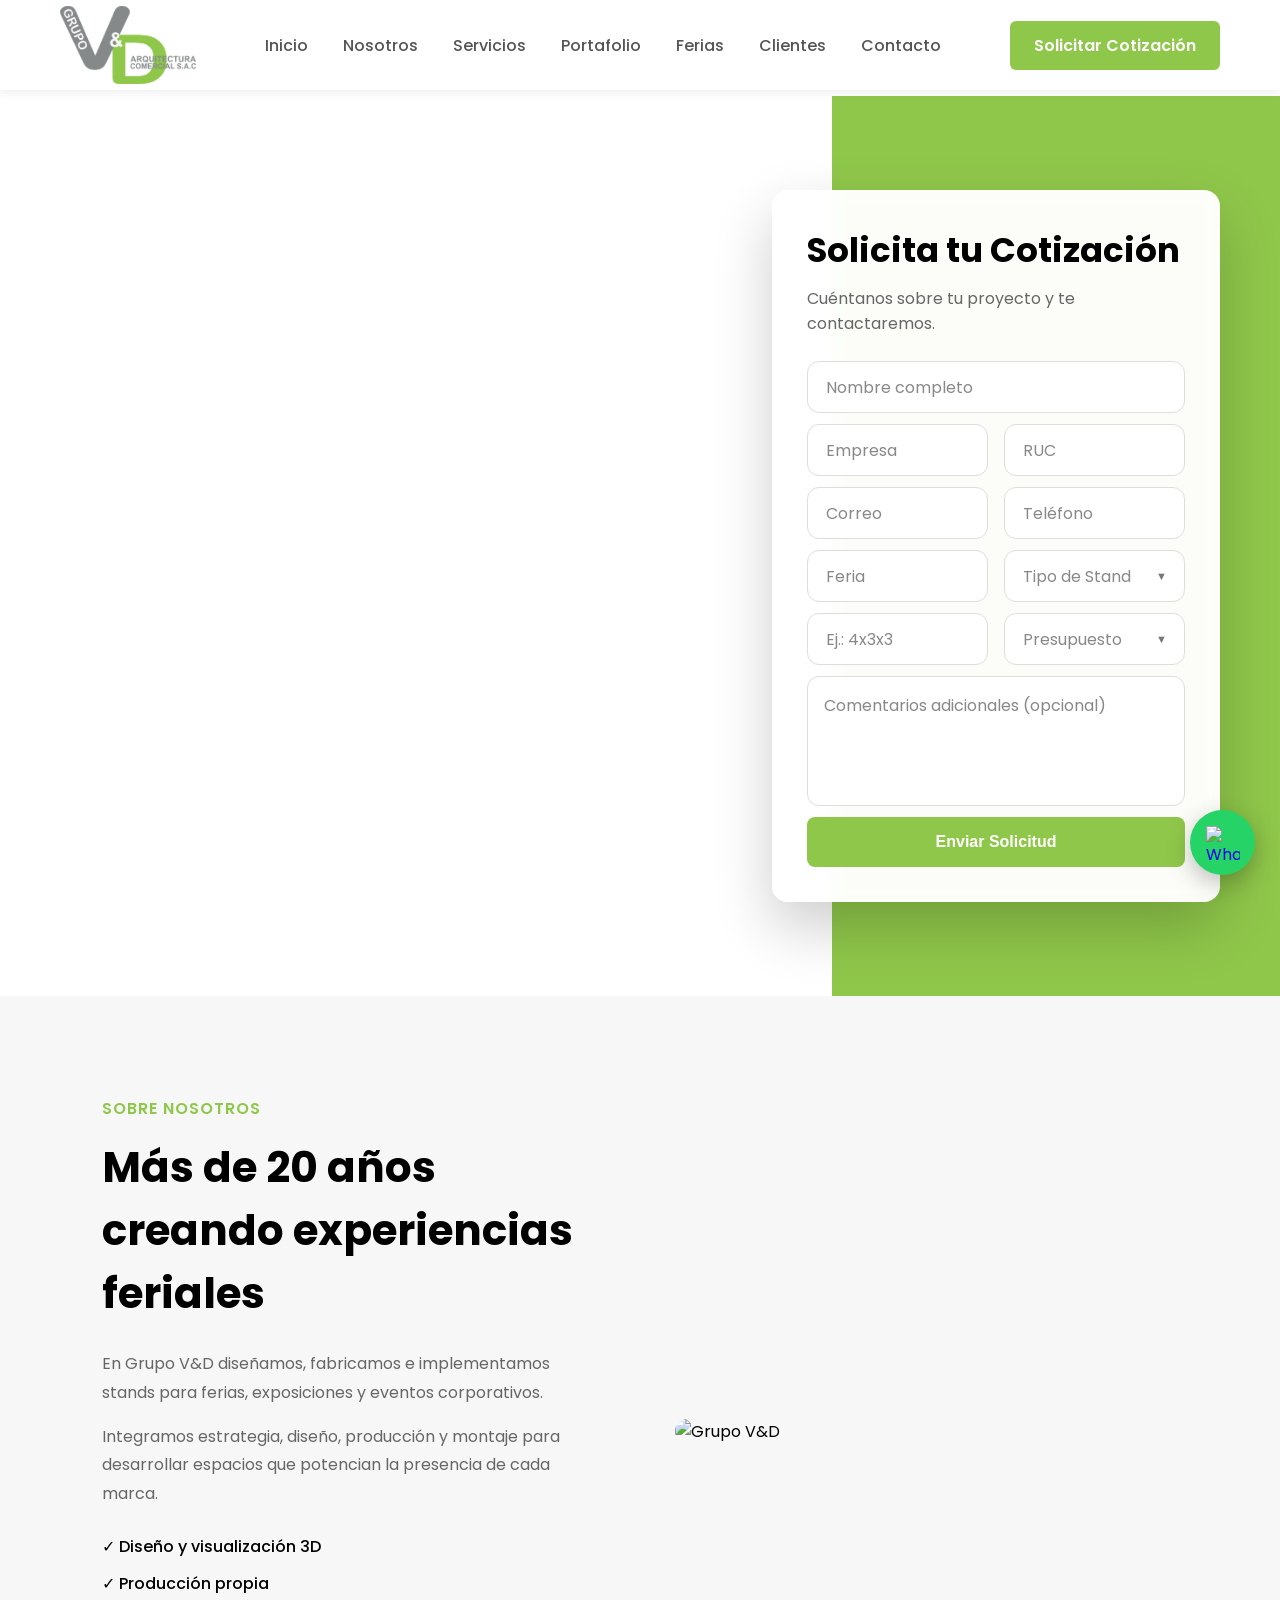
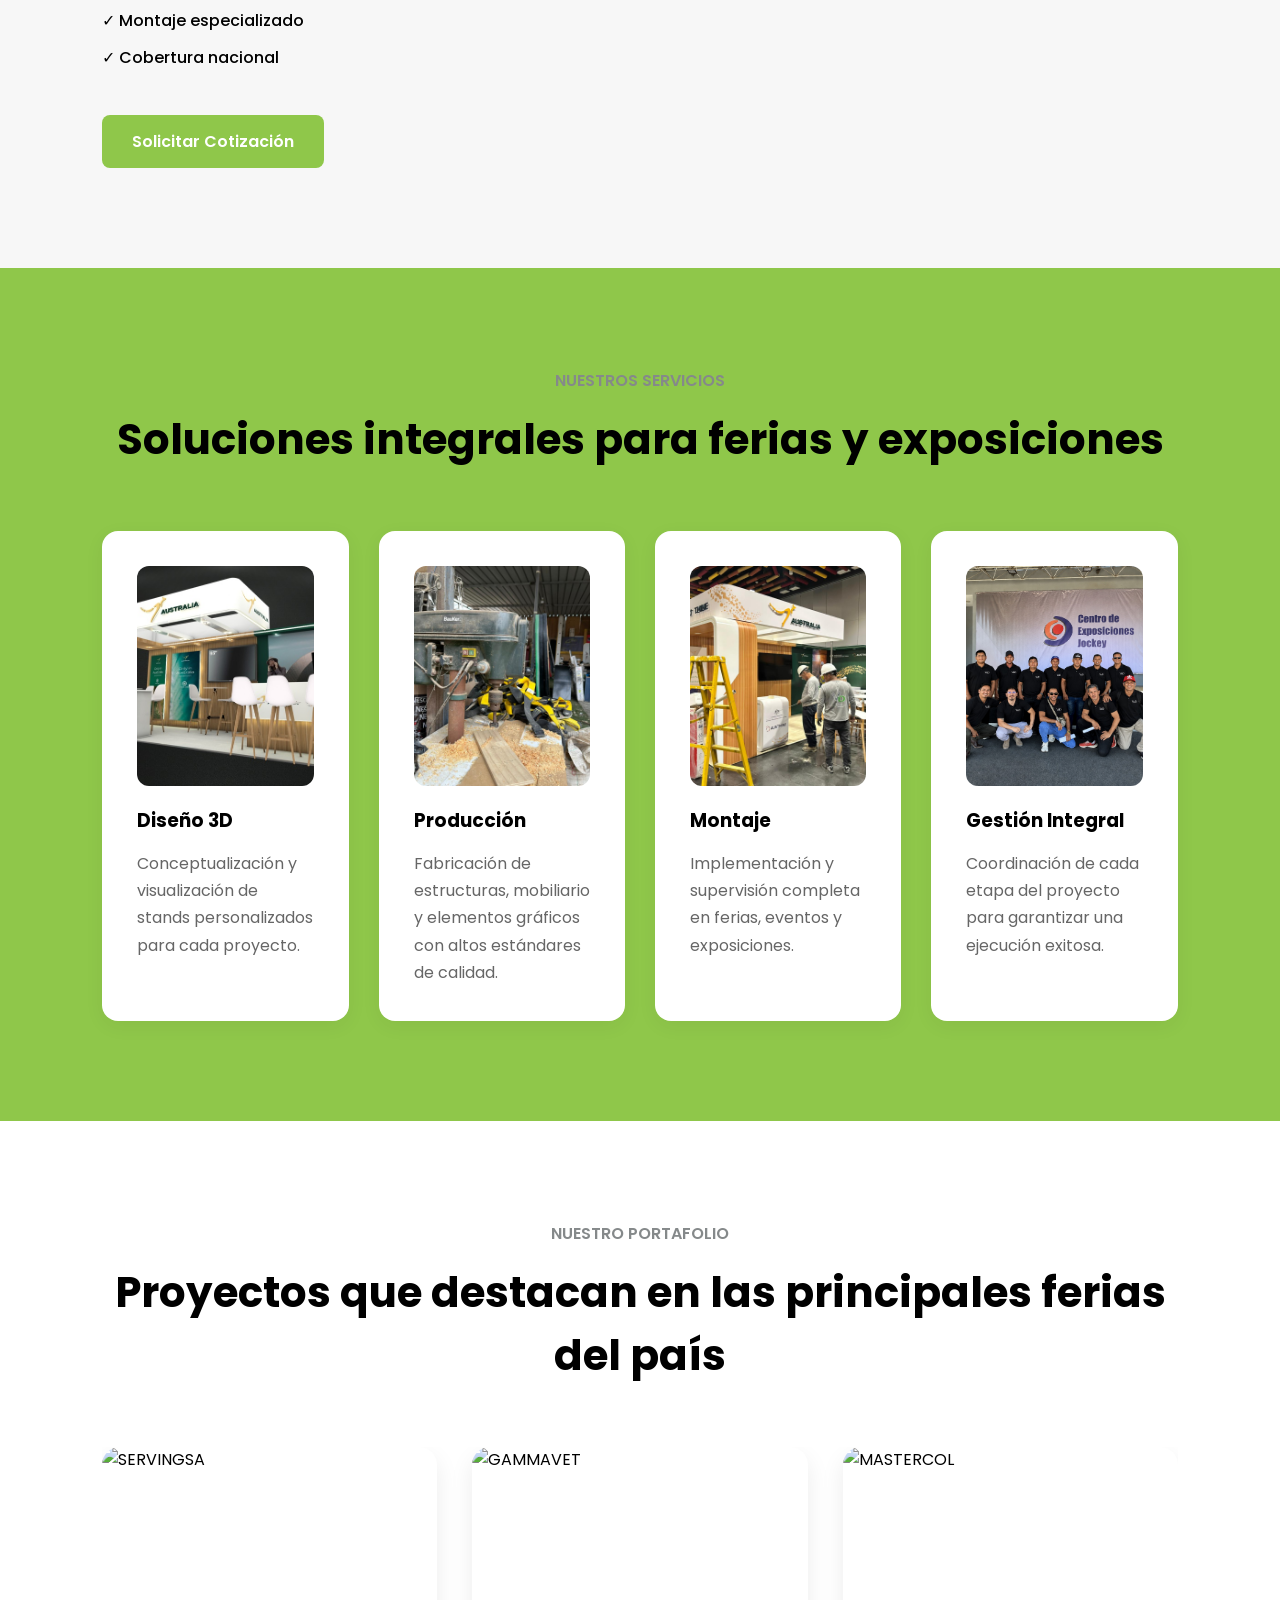
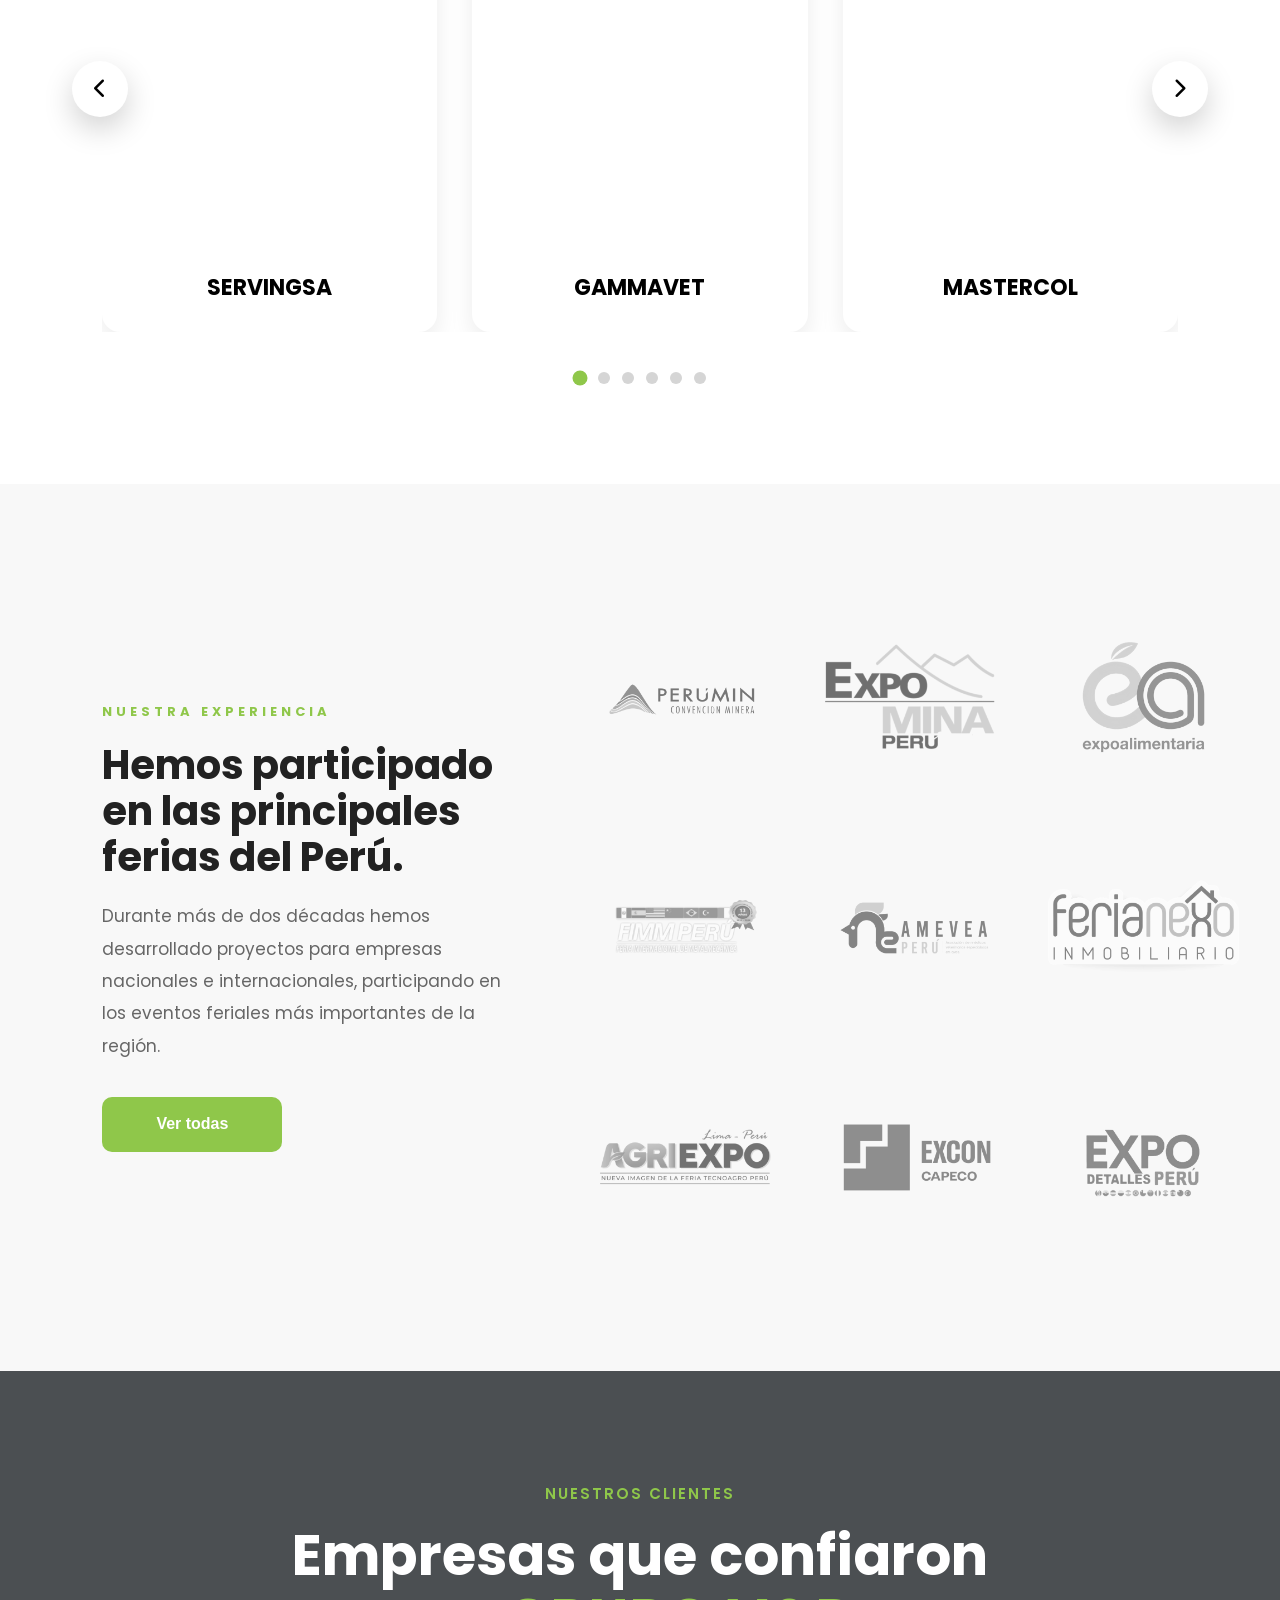
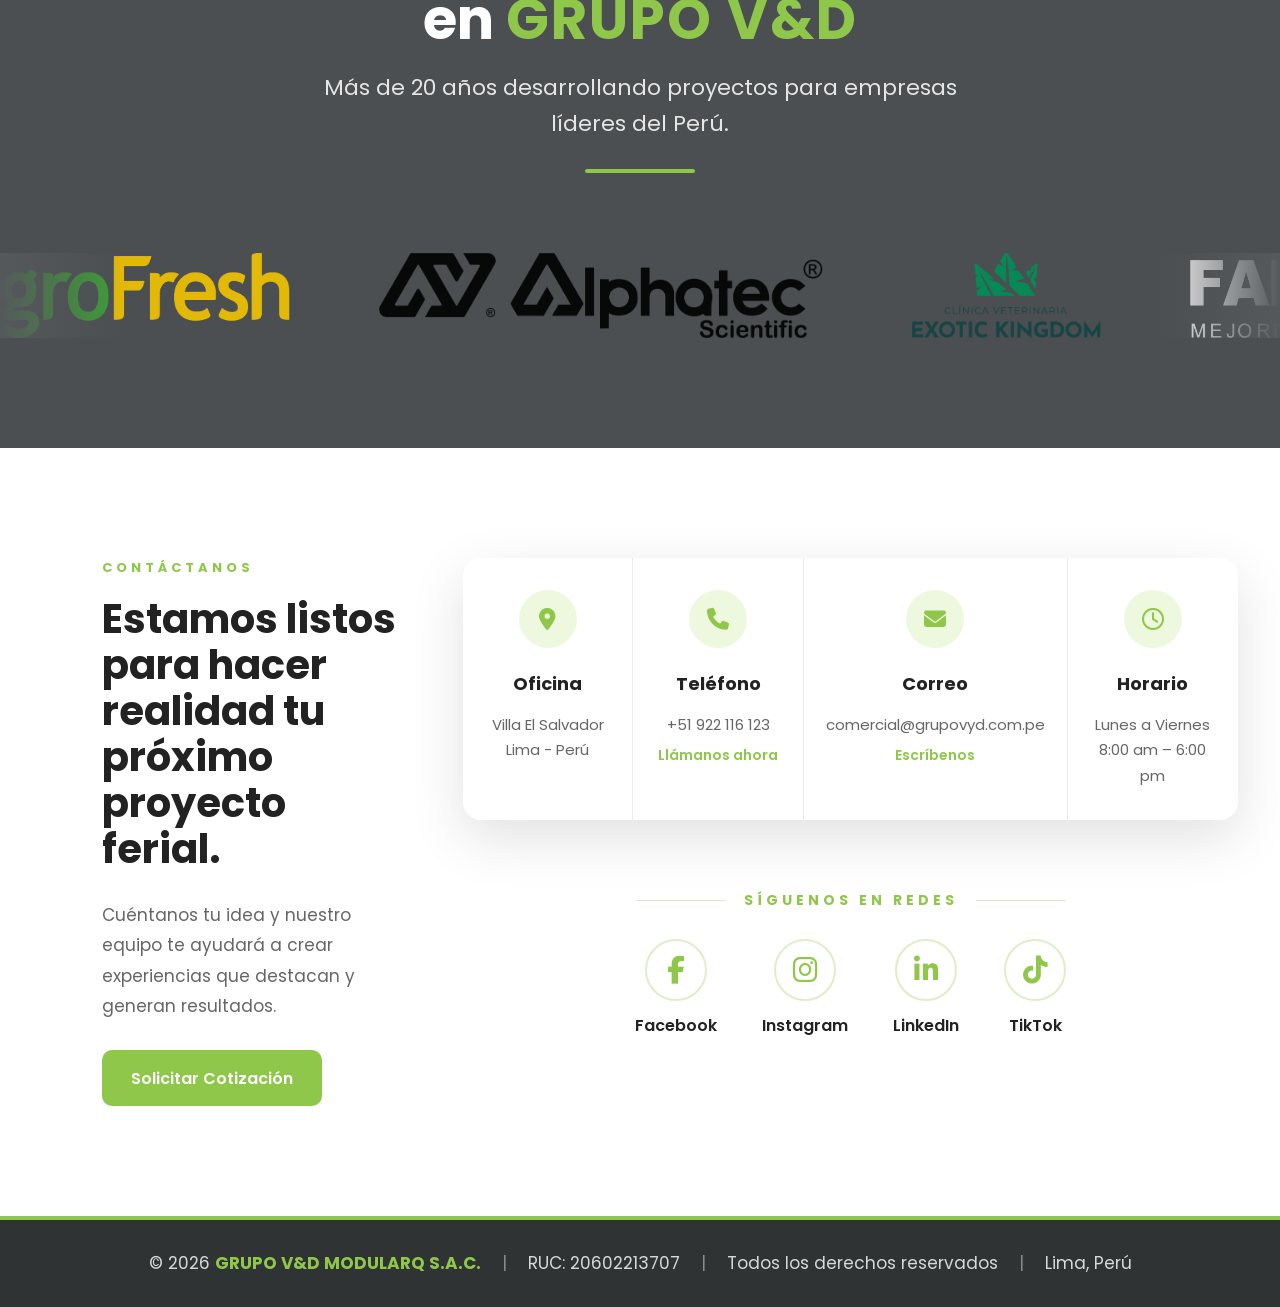
==== index.html @ 2610493e "Primera versión del sitio web Grupo V&D" ====
<!DOCTYPE html>
<html lang="es">

<head>
    <meta charset="UTF-8">
    <meta name="viewport" content="width=device-width, initial-scale=1.0">

    <title>Grupo V&D</title>

    <link href="https://fonts.googleapis.com/css2?family=Poppins:wght@300;400;500;600;700&display=swap" rel="stylesheet">

    <link rel="stylesheet" href="https://cdnjs.cloudflare.com/ajax/libs/font-awesome/6.7.2/css/all.min.css">

    <link rel="stylesheet" href="css/style.css">
</head>

<body>

<header>

    <nav class="navbar">

    <div class="logo">
        <img src="imagenes/logo/logo-vyd.png" alt="Grupo V&D">
    </div>

    <button class="menu-toggle" id="menuToggle">

    <span></span>
    <span></span>
    <span></span>

    </button>

    <ul class="menu">
        <li><a href="#hero">Inicio</a></li>
        <li><a href="#nosotros">Nosotros</a></li>
        <li><a href="#servicios">Servicios</a></li>
        <li><a href="#portafolio">Portafolio</a></li>
        <li><a href="#ferias">Ferias</a></li>
        <li><a href="#clientes">Clientes</a></li>
        <li><a href="#contacto">Contacto</a></li>
    </ul>

    <a href="#" class="btn-navbar" id="abrirModal">
    Solicitar Cotización
    </a>

</nav>

</header>

<main>

    <section id="hero">

    <div class="hero-slider">

        <div class="hero-slide-content">

            <h1 id="hero-title">
                DISEÑAMOS
            </h1>

            <p id="hero-subtitle">
                Diseños estratégicos para ferias y exposiciones.
            </p>

        </div>

    </div>

    <div class="hero-form">

    <h2>Solicita tu Cotización</h2>

    <p>
        Cuéntanos sobre tu proyecto y te contactaremos.
    </p>

    <form id="formHero">

        <!-- HONEYPOT ANTI-BOT -->

        <input
            type="text"
            name="website"
            tabindex="-1"
            autocomplete="off"
            class="campo-web"
        >


        <!-- Nombre -->

        <input
            type="text"
            name="nombre"
            placeholder="Nombre completo"
            required
        >


        <!-- Empresa y RUC -->

        <div class="form-row">

            <input
                type="text"
                name="empresa"
                placeholder="Empresa"
                required
            >

            <input
                type="text"
                name="ruc"
                placeholder="RUC"
                maxlength="11"
                pattern="[0-9]{11}"
                inputmode="numeric"
                required
            >

        </div>


        <!-- Correo y Teléfono -->

        <div class="form-row">

            <input
                type="email"
                name="correo"
                placeholder="Correo"
                required
            >

            <input
                type="tel"
                name="telefono"
                placeholder="Teléfono"
                pattern="[0-9]{9}"
                maxlength="9"
                required
            >

        </div>


        <!-- Feria y Tipo de Stand -->

        <div class="form-row">

            <input
                type="text"
                name="feria"
                placeholder="Feria"
                required
            >

            <div class="campo-stand">

                <select name="tipoStand" required>

                    <option value="" selected disabled>
                        Tipo de Stand
                    </option>

                    <option>Isla</option>

                    <option>Cabeza de Isla</option>

                    <option>Esquina</option>

                    <option>Lateral</option>

                    <option>No definido</option>

                </select>

            </div>

        </div>


        <!-- Medidas y Presupuesto -->

        <div class="form-row">

            <div class="campo-medida">

                <input
                    type="text"
                    id="medida"
                    name="medidas"
                    placeholder="Ej.: 4x3x3"
                    required
                >

                <div class="ayuda-medida">

                    <strong>Medidas del stand</strong>

                    <br><br>

                    Ingrese:

                    <strong>Ancho × Largo × Alto</strong>

                    <br><br>

                    Ejemplo:

                    <strong>4 × 3 × 3 metros</strong>

                </div>

            </div>


            <div class="campo-columna">

                <select name="presupuesto" required>

                    <option value="" selected disabled>
                        Presupuesto
                    </option>

                    <option>Menos de US$ 2,000</option>

                    <option>US$ 2,000 - US$ 5,000</option>

                    <option>US$ 5,000 - US$ 10,000</option>

                    <option>Más de US$ 10,000</option>

                    <option>Aún no definido</option>

                </select>

            </div>

        </div>


        <!-- Comentarios -->

        <textarea
            name="comentarios"
            placeholder="Comentarios adicionales (opcional)"
            rows="5"
        ></textarea>


        <button type="submit">

            Enviar Solicitud

        </button>

    </form>

</div>

</section>

    <section id="nosotros">

    <div class="nosotros-container">

        <div class="nosotros-info">

            <span class="subtitulo">
                SOBRE NOSOTROS
            </span>

            <h2>
                Más de 20 años creando experiencias feriales
            </h2>

            <p>
                En Grupo V&D diseñamos, fabricamos e implementamos stands para ferias, exposiciones y eventos corporativos.
            </p>

            <p>
                Integramos estrategia, diseño, producción y montaje para desarrollar espacios que potencian la presencia de cada marca.
            </p>

            <ul>

                <li>✓ Diseño y visualización 3D</li>

                <li>✓ Producción propia</li>

                <li>✓ Montaje especializado</li>

                <li>✓ Cobertura nacional</li>

            </ul>

            <a href="#" class="btn-nosotros" id="abrirModalNosotros">
            Solicitar Cotización
            </a>

        </div>

        <div class="nosotros-imagen">

            <img src="imagenes/nosotros/tlv.png" alt="Grupo V&D">

        </div>

    </div>

</section>

    <section id="servicios">

    <div class="titulo-seccion">

        <span>NUESTROS SERVICIOS</span>

        <h2>Soluciones integrales para ferias y exposiciones</h2>

    </div>

    <div class="servicios-grid">

        <div class="servicio-card">

        <img src="imagenes/servicios/diseño3d.jpg" alt="Diseño 3D">

        <h3>Diseño 3D</h3>

        <p>
        Conceptualización y visualización de stands personalizados para cada proyecto.
        </p>

    </div>

        <div class="servicio-card">

            <img src="imagenes/servicios/produccion.jpg" alt="Producción">

            <h3>Producción</h3>

            <p>
                Fabricación de estructuras, mobiliario y elementos gráficos con altos estándares de calidad.
            </p>

        </div>

        <div class="servicio-card">

            <img src="imagenes/servicios/montaje.jpg" alt="Montaje">            
            
            <h3>Montaje</h3>

            <p>
                Implementación y supervisión completa en ferias, eventos y exposiciones.
            </p>

        </div>

        <div class="servicio-card">

            <img src="imagenes/servicios/gestion.jpg" alt="Gestión Integral">
            
            <h3>Gestión Integral</h3>

            <p>
                Coordinación de cada etapa del proyecto para garantizar una ejecución exitosa.
            </p>

        </div>

    </div>

</section>

    <section id="portafolio">

    <div class="titulo-seccion">

        <span>NUESTRO PORTAFOLIO</span>

        <h2>Proyectos que destacan en las principales ferias del país</h2>

    </div>

    <div class="portafolio-slider">

        <button class="portafolio-prev">

            <i class="fa-solid fa-chevron-left"></i>

        </button>

        <div class="portafolio-viewport">

            <div class="portafolio-track">

                <!--========================
                PÁGINA 1
                ========================-->

                    <!-- SERVINGSA -->

                    <div class="portafolio-card">

                        <img src="imagenes/portafolio/1servingsa.png" alt="SERVINGSA">

                        <div class="portafolio-info">

                            <h3>SERVINGSA</h3>

                        </div>

                    </div>

                    <!-- GAMMAVET -->

                    <div class="portafolio-card">

                        <img src="imagenes/portafolio/2gammavet.png" alt="GAMMAVET">

                        <div class="portafolio-info">

                            <h3>GAMMAVET</h3>

                        </div>

                    </div>

                    <!-- MASTERCOL -->

                    <div class="portafolio-card">

                        <img src="imagenes/portafolio/3mastercol.png" alt="MASTERCOL">

                        <div class="portafolio-info">

                            <h3>MASTERCOL</h3>

                        </div>

                    </div>

                    <!-- PANDERO -->

                    <div class="portafolio-card">

                        <img src="imagenes/portafolio/4pandero.jpeg" alt="Pandero">

                        <div class="portafolio-info">

                            <h3>Pandero</h3>

                        </div>

                    </div>

                    <!-- TER -->

                    <div class="portafolio-card">

                        <img src="imagenes/portafolio/5ter.png" alt="TER">

                        <div class="portafolio-info">

                            <h3>TER</h3>

                        </div>

                    </div>

                    <!-- BIOMONT -->

                    <div class="portafolio-card">

                        <img src="imagenes/portafolio/6biomont.jpg" alt="BIOMONT">

                        <div class="portafolio-info">

                            <h3>BIOMONT</h3>

                        </div>

                    </div>

                <!--========================
                PÁGINA 2
                ========================-->

                    <!-- AUSTRALIA -->

                    <div class="portafolio-card">

                        <img src="imagenes/portafolio/7australia2024.jpg" alt="AUSTRALIA">

                        <div class="portafolio-info">

                            <h3>AUSTRALIA</h3>

                        </div>

                    </div>

                    <div class="portafolio-card">

                        <img src="imagenes/portafolio/8exotic.jpg" alt="EXOTIC KINGDOM">

                        <div class="portafolio-info">

                            <h3>EXOTIC KINGDOM</h3>

                        </div>

                    </div>

                    <div class="portafolio-card">

                        <img src="imagenes/portafolio/9brouwer.jpg" alt="BROUWER">

                        <div class="portafolio-info">

                            <h3>BROUWER</h3>

                        </div>

                    </div>

                    <div class="portafolio-card">

                        <img src="imagenes/portafolio/10comercio&cia.jpg" alt="COMERCIO & CIA">

                        <div class="portafolio-info">

                            <h3>COMERCIO & CIA</h3>

                        </div>

                    </div>

                    <div class="portafolio-card">

                        <img src="imagenes/portafolio/11hidrostal.jpg" alt="HIDROSTAL">

                        <div class="portafolio-info">

                            <h3>HIDROSTAL</h3>

                        </div>

                    </div>

                    <div class="portafolio-card">

                        <img src="imagenes/portafolio/12METALTECNICA.png" alt="METAL TECNICA">

                        <div class="portafolio-info">

                            <h3>METAL TECNICA</h3>

                        </div>

                    </div>   

                    <div class="portafolio-card">

                        <img src="imagenes/portafolio/13A&B.jpeg" alt="A&B">

                        <div class="portafolio-info">

                            <h3>A&B</h3>

                        </div>

                    </div>

                    <div class="portafolio-card">

                        <img src="imagenes/portafolio/14battilana.jpg" alt="BATTILANA">

                        <div class="portafolio-info">

                            <h3>BATTILANA</h3>

                        </div>

                    </div>

                    <div class="portafolio-card">

                        <img src="imagenes/portafolio/15dasal.png" alt="DASAL">

                        <div class="portafolio-info">

                            <h3>DASAL</h3>

                        </div>

                    </div>

                    <div class="portafolio-card">

                        <img src="imagenes/portafolio/16esenttia2.jpg" alt="ESENTTIA">

                        <div class="portafolio-info">

                            <h3>ESENTTIA</h3>

                        </div>

                    </div>

                    <div class="portafolio-card">

                        <img src="imagenes/portafolio/17INCO.jpg" alt="INCO">

                        <div class="portafolio-info">

                            <h3>INCO</h3>

                        </div>

                    </div>

                    <div class="portafolio-card">

                        <img src="imagenes/portafolio/18menorca.jpg" alt="MENORCA">

                        <div class="portafolio-info">

                            <h3>MENORCA</h3>

                        </div>

                    </div>

                    <!--
                    Aquí irán los proyectos 7 al 12.

                    Simplemente copias una tarjeta como las de arriba,
                    cambias la imagen, nombre, feria y medidas,
                    hasta completar otras seis.
                    -->

                </div>

            </div>

        <button class="portafolio-next">

            <i class="fa-solid fa-chevron-right"></i>

        </button>

        </div>

    </div>

    <div class="portafolio-dots">

        <span class="active"></span>

        <span></span>

        <span></span>

    </div>

</section>

<section id="ferias">

    <div class="ferias-container">

        <div class="ferias-info">

            <span>NUESTRA EXPERIENCIA</span>

            <h2>
                Hemos participado en las principales ferias
                del Perú.
            </h2>

            <p>
                Durante más de dos décadas hemos desarrollado
                proyectos para empresas nacionales e internacionales,
                participando en los eventos feriales más importantes
                de la región.
            </p>

            <button id="abrirFerias" class="btn-ferias">
                Ver todas
            </button>

        </div>

        <div class="ferias-grid">

            <img src="imagenes/ferias/gris/perumin.png" alt="PERUMIN">

            <img src="imagenes/ferias/gris/expomina.png" alt="EXPOMINA">

            <img src="imagenes/ferias/gris/expoalimentaria.png" alt="EXPOALIMENTARIA">

            <img src="imagenes/ferias/gris/fimm.png" alt="FIMM">

            <img src="imagenes/ferias/gris/amevea.png" alt="AMEVEA">

            <img src="imagenes/ferias/gris/nexoinmobiliario.png" alt="NEXO">

            <img src="imagenes/ferias/gris/agriexpo.png" alt="AGRIEXPO">

            <img src="imagenes/ferias/gris/excon.png" alt="EXCON">

            <img src="imagenes/ferias/gris/expodetalles.png" alt="EXPODETALLES">

        </div>

    </div>

</section>

    <section id="clientes">

    <div class="clientes-header">

        <span>NUESTROS CLIENTES</span>

        <h2>

           Empresas que confiaron
           <br>

           en <span>Grupo V&amp;D</span>

        </h2>

        <p>
            Más de 20 años desarrollando proyectos para empresas
            líderes del Perú.
        </p>

    </div>

    <div class="clientes-slider">

        <div class="clientes-track">

            <!-- Primera copia -->
            <img src="imagenes/clientes/agrofresh.png" alt="AgroFresh">
            <img src="imagenes/clientes/alphatec.png" alt="Alphatec">
            <img src="imagenes/clientes/exoticking.png" alt="Exotic Kingdom">
            <img src="imagenes/clientes/farmagro.png" alt="Farmagro">
            <img src="imagenes/clientes/growth.png" alt="Growth">
            <img src="imagenes/clientes/kokosflora.png" alt="Kokosflora">
            <img src="imagenes/clientes/makita.png" alt="Makita">
            <img src="imagenes/clientes/menorca.png" alt="Menorca">
            <img src="imagenes/clientes/metaltecnica.png" alt="Metal Técnica">
            <img src="imagenes/clientes/pandero.png" alt="Pandero">
            <img src="imagenes/clientes/pegafan.png" alt="Pegafan">
            <img src="imagenes/clientes/pilot.png" alt="Pilot">
            <img src="imagenes/clientes/resetelectronica.png" alt="Reset Electónica">
        
            <!-- Segunda copia -->
            <img src="imagenes/clientes/agrofresh.png" alt="AgroFresh">
            <img src="imagenes/clientes/alphatec.png" alt="Alphatec">
            <img src="imagenes/clientes/exoticking.png" alt="Exotic Kingdom">
            <img src="imagenes/clientes/farmagro.png" alt="Farmagro">
            <img src="imagenes/clientes/growth.png" alt="Growth">
            <img src="imagenes/clientes/kokosflora.png" alt="Kokosflora">
            <img src="imagenes/clientes/makita.png" alt="Makita">
            <img src="imagenes/clientes/menorca.png" alt="Menorca">
            <img src="imagenes/clientes/metaltecnica.png" alt="Metal Técnica">
            <img src="imagenes/clientes/pandero.png" alt="Pandero">
            <img src="imagenes/clientes/pegafan.png" alt="Pegafan">
            <img src="imagenes/clientes/pilot.png" alt="Pilot">
            <img src="imagenes/clientes/resetelectronica.png" alt="Reset Electónica">

        </div>

    </div>

</section>

    <section id="contacto">

    <div class="contacto-container">

        <!-- =======================
        COLUMNA IZQUIERDA
        ======================== -->

        <div class="contacto-left">

            <span class="contacto-subtitulo">
                CONTÁCTANOS
            </span>

            <h2>
                Estamos listos para hacer realidad tu próximo proyecto ferial.
            </h2>

            <p>

                Cuéntanos tu idea y nuestro equipo te ayudará
                a crear experiencias que destacan y generan
                resultados.

            </p>

            <a
                href="#"
                class="btn-contacto"
                id="abrirModalContacto">

                Solicitar Cotización

            </a>

        </div>

        <!-- =======================
        COLUMNA DERECHA
        ======================== -->

        <div class="contacto-right">

            <!-- TARJETA -->

            <div class="contacto-card">

                <div class="contacto-grid">

                    <div class="contacto-item">

                        <div class="icono-contacto">

                           <i class="fa-solid fa-location-dot"></i>

                        </div>

                        <h3>Oficina</h3>

                        <p>
                            Villa El Salvador<br>
                            Lima - Perú
                        </p>

                    </div>

                    <div class="contacto-item">

                        <div class="icono-contacto">

                            <i class="fa-solid fa-phone"></i>

                        </div>

                        <h3>Teléfono</h3>

                        <p>+51 922 116 123</p>

                        <small>Llámanos ahora</small>

                    </div>

                    <div class="contacto-item">

                        <div class="icono-contacto">

                            <i class="fa-solid fa-envelope"></i>

                        </div>

                        <h3>Correo</h3>

                        <p>comercial@grupovyd.com.pe</p>

                        <small>Escríbenos</small>

                    </div>

                    <div class="contacto-item">

                        <div class="icono-contacto">

                            <i class="fa-regular fa-clock"></i>

                        </div>

                        <h3>Horario</h3>

                        <p>

                            Lunes a Viernes

                            <br>

                            8:00 am – 6:00 pm

                        </p>

                    </div>

                </div>

            </div>

            <!-- REDES -->

            <div class="contacto-social">

                <h4>SÍGUENOS EN REDES</h4>

                <div class="social-links">

                    <a href="https://www.facebook.com/grupovyd" target="_blank" rel="noopener noreferrer">

                        <span>

                        <i class="fa-brands fa-facebook-f"></i>

                        </span>

                        Facebook

                    </a>

                    <a href="https://www.instagram.com/grupo_vyd" target="_blank" rel="noopener noreferrer">

                        <span>

                        <i class="fa-brands fa-instagram"></i>

                        </span>

                        Instagram

                    </a>

                    <a href="https://pe.linkedin.com/company/stands-m-dulos-ferias" target="_blank" rel="noopener noreferrer">

                        <span>

                        <i class="fa-brands fa-linkedin-in"></i>

                        </span>

                        LinkedIn

                    </a>

                    <a href="https://www.tiktok.com/@isabel.vydstands?_r=1&_t=ZS-980R8SvwyxR" target="_blank" rel="noopener noreferrer">

                        <span>

                        <i class="fa-brands fa-tiktok"></i>

                        </span>

                        TikTok

                    </a>

                </div>

            </div>

        </div>

    </div>

</section>

</main>

<footer id="footer">

    <div class="footer-contenido">

        <p>

            &copy; 2026

            <strong>GRUPO V&D MODULARQ S.A.C.</strong>

            <span>|</span>

            RUC: 20602213707

            <span>|</span>

            Todos los derechos reservados

            <span>|</span>

            Lima, Perú

        </p>

    </div>

</footer>

<a
    href="https://wa.me/51922116123"
    class="whatsapp-float"
    target="_blank"
>
    <img
        src="imagenes/iconos/whatsapp.webp"
        alt="WhatsApp"
    >
</a>

<div id="modalCotizacion" class="modal">

    <div class="modal-contenido">

        <span class="cerrar-modal">&times;</span>

        <div class="modal-form">

            <h2>Solicita tu Cotización</h2>

            <p>
                Cuéntanos sobre tu proyecto y te contactaremos.
            </p>

            <form id="formModal">

                <input
                    type="text"
                    name="website"
                    tabindex="-1"
                    autocomplete="off"
                    class="campo-web"
                >

                <input
                    type="text"
                    name="nombre"
                    placeholder="Nombre completo"
                    required
                >

                <div class="form-row">

                    <input
                        type="text"
                        name="empresa"
                        placeholder="Empresa"
                        required
                    >

                    <input
                        type="text"
                        name="ruc"
                        placeholder="RUC"
                        maxlength="11"
                        pattern="[0-9]{11}"
                        inputmode="numeric"
                        required
                    >

                </div>

                <div class="form-row">

                    <input
                        type="email"
                        name="correo"
                        placeholder="Correo"
                        required
                    >

                    <input
                        type="tel"
                        name="telefono"
                        placeholder="Teléfono"
                        maxlength="9"
                        pattern="[0-9]{9}"
                        required
                    >

                </div>

                <div class="form-row">

                    <input
                        type="text"
                        name="feria"
                        placeholder="Feria"
                        required
                    >

                    <div class="campo-stand">

                        <select name="tipoStand" required>

                            <option value="" selected disabled>
                                Tipo de Stand
                            </option>

                            <option>Isla</option>
                            <option>Cabeza de Isla</option>
                            <option>Esquina</option>
                            <option>Lateral</option>
                            <option>No definido</option>

                        </select>

                    </div>

                </div>

                <div class="form-row">

                    <div class="campo-medida">

                        <input
                            type="text"
                            name="medidas"
                            placeholder="Ej.: 4x3x3"
                            required
                        >

                        <div class="ayuda-medida">

                            <strong>Medidas del stand</strong>

                            <br><br>

                            Ancho × Largo × Alto

                            <br><br>

                            Ejemplo:

                            <strong>4 × 3 × 3 m</strong>

                        </div>

                    </div>

                    <div class="campo-stand">

                        <select name="presupuesto" required>

                            <option value="" selected disabled>
                                Presupuesto
                            </option>

                            <option>Menos de US$ 2,000</option>
                            <option>US$ 2,000 - US$ 5,000</option>
                            <option>US$ 5,000 - US$ 10,000</option>
                            <option>Más de US$ 10,000</option>
                            <option>Aún no definido</option>

                        </select>

                    </div>

                </div>

                <textarea
                    name="comentarios"
                    rows="5"
                    placeholder="Comentarios adicionales (opcional)"
                ></textarea>

                <button type="submit">

                    Enviar Solicitud

                </button>

            </form>

        </div>

    </div>

</div>

<!--======================================
MODAL CONFIRMACIÓN
=======================================-->

<div id="modalExito" class="modal">

    <div class="modal-contenido modal-exito">

        <div class="icono-exito">

            ✓

        </div>

        <h2>¡Solicitud enviada con éxito!</h2>

        <p class="mensaje-exito">

            Gracias por contactar a <strong>Grupo V&D</strong>.

            Hemos recibido tu solicitud de cotización correctamente.

        </p>

        <div class="pasos-exito">

            <p>✔ Un asesor comercial revisará tu requerimiento.</p>

            <p>✔ Analizaremos las dimensiones y características del proyecto.</p>

            <p>✔ Nos comunicaremos contigo en un plazo máximo de <strong>24 horas hábiles.</strong></p>

            <p>✔ Si tu proyecto es urgente, también puedes escribirnos por WhatsApp.</p>

        </div>

        <div class="acciones-exito">

            <button id="nuevoFormulario">

                Enviar otra solicitud

            </button>

            <a
                 href="https://wa.me/51922116123"
                 target="_blank"
                 class="btn-whatsapp-exito"
                 id="btnWhatsappExito">

                Hablar por WhatsApp

            </a>

            <button id="cerrarExito">

                Continuar navegando

            </button>

        </div>

    </div>

</div>

<!--=========================================
MODAL FERIAS
==========================================-->

<div id="modalFerias" class="modal-ferias">

    <div class="modal-ferias-content">

        <span class="cerrar-ferias">&times;</span>

        <h2>Ferias en las que hemos participado</h2>

        <p>
            Grupo V&D ha participado en las principales ferias nacionales
            desarrollando stands y espacios comerciales para 
            empresas de diferentes paises.
        </p>

        <div class="modal-ferias-grid">

            <img src="imagenes/ferias/gris/perumin.png" alt="PERUMIN">

            <img src="imagenes/ferias/gris/expomina.png" alt="EXPOMINA">

            <img src="imagenes/ferias/gris/expoalimentaria.png" alt="EXPOALIMENTARIA">

            <img src="imagenes/ferias/gris/fimm.png" alt="FIMM">

            <img src="imagenes/ferias/gris/amevea.png" alt="AMEVEA">

            <img src="imagenes/ferias/gris/nexoinmobiliario.png" alt="NEXO">

            <img src="imagenes/ferias/gris/agriexpo.png" alt="AGRIEXPO">

            <img src="imagenes/ferias/gris/agroperu.png" alt="AGROPERU">

            <img src="imagenes/ferias/gris/ciporc.png" alt="CIPORC">

            <img src="imagenes/ferias/gris/excon.png" alt="EXCON">

            <img src="imagenes/ferias/gris/expodeco.png" alt="EXPODECO">

            <img src="imagenes/ferias/gris/expodetalles.png" alt="EXPODETALLES">

            <img src="imagenes/ferias/gris/expoplast.png" alt="EXPOPLAST">

            <img src="imagenes/ferias/gris/expotextil.png" alt="EXPOTEXTIL">

            <img src="imagenes/ferias/gris/expourbania.png" alt="EXPOURBANIA">

            <img src="imagenes/ferias/gris/lavc.png" alt="LAVC">

            <img src="imagenes/ferias/gris/readagricola.png" alt="REDAGRICOLA">

            <img src="imagenes/ferias/gris/tecnosalud.png" alt="TECNOSALUD">

            <img src="imagenes/ferias/gris/yoconstructor.png" alt="YOCONSTRUCTOR">

            <img src="imagenes/ferias/gris/conamin.png" alt="CONAMIN">

        </div>

    </div>

</div>

</body>

<script src="js/script.js"></script>

</html>
---- css/style.css ----
/*==================================================
VARIABLES
==================================================*/

:root{

    --verde-vyd:#8FC74A;
    --verde-hover:#6FA834;

    --gris-vyd:#85898A;
    --gris-oscuro:#555555;
    --gris-claro:#F5F5F5;
    --gris-borde:#EAEAEA;

    --texto:#222;
    --texto-secundario:#666;

    --blanco:#FFFFFF;

    --radio:16px;

    --shadow-sm:0 6px 18px rgba(0,0,0,.05);
    --shadow-md:0 12px 35px rgba(0,0,0,.08);
    --shadow-lg:0 25px 60px rgba(0,0,0,.18);

    --transition:.30s;

}

/*==================================================
RESET
==================================================*/

*{
    margin:0;
    padding:0;
    box-sizing:border-box;
}

body{
    font-family:'Poppins', sans-serif;
}

html{

    overflow-x:hidden;

}

body{

    overflow-x:hidden;

}

img{

    max-width:100%;

    display:block;

}

/*==================================================
COMPONENTES GLOBALES
==================================================*/

/* ---------- BOTONES ---------- */

.btn{

    display:inline-flex;

    align-items:center;

    justify-content:center;

    padding:14px 30px;

    border:none;

    border-radius:10px;

    text-decoration:none;

    font-weight:600;

    cursor:pointer;

    transition:.30s;

}

/* ---------- TÍTULOS ---------- */

.section-title{

    text-align:center;

    margin-bottom:60px;

}

.section-title span{

    font-size:15px;

    font-weight:600;

    letter-spacing:2px;

    text-transform:uppercase;

}

.section-title h2{

    font-size:48px;

    margin-top:15px;

    line-height:1.2;

}

/*==================================================
NAVBAR
==================================================*/

.navbar{
    position: fixed;
    top: 0;
    left: 0;

    width: 100%;

    background: white;

    display: flex;
    justify-content: space-between;
    align-items: center;

    height: 90px;

    padding: 0 60px;

    box-shadow: 0 2px 10px rgba(0,0,0,.08);

    z-index: 1000;

    overflow: visible;
}

.logo img{
    height: 78px;
    width: auto;
}

.menu{
    display:flex;
    gap:35px;

    list-style:none;
}

.menu a{
    text-decoration:none;

    color:var(--gris-oscuro);

    font-weight:500;

    transition:.3s;
}

.menu a:hover{
    color:var(--verde-vyd);
}

.btn-navbar{
    background:var(--verde-vyd);

    color:white;

    text-decoration:none;

    padding:12px 24px;

    border-radius:6px;

    font-weight:600;

    transition:.3s;
}

.btn-navbar:hover{
    background:var(--verde-hover);
}

/*====================================================
BOTÓN MENÚ
====================================================*/

.menu-toggle{

    display:none;

    width:42px;

    height:42px;

    border:none;

    background:none;

    cursor:pointer;

    flex-direction:column;

    justify-content:center;

    gap:6px;

}

.menu-toggle span{

    width:28px;

    height:3px;

    background:#222;

    border-radius:5px;

    transition:.35s;

}

/*==================================================
HERO
==================================================*/

#hero{

    position:relative;

    height:100vh;

    display:flex;

    align-items:center;

    overflow:hidden;

    margin-top:96px;

    background:linear-gradient(
        to right,
        #ffffff 0%,
        #ffffff 65%,
        var(--verde-vyd) 65%,
        var(--verde-vyd) 100%
    );
}

/* ---------- SLIDER ---------- */

.hero-slider{

    width:65%;

    height:100%;

    background-image:url('../imagenes/hero/tlv.png');

    background-size: cover;
    
    background-repeat: no-repeat;

    background-position: center center;

    position:relative;

    transition:opacity .6s ease;
}

.hero-slider::before{

    content:"";

    position:absolute;

    inset:0;

    background:rgba(0,0,0,.45);
}

.hero-slide-content{

    position:absolute;

    left:80px;

    bottom:100px;

    z-index:2;

    color:white;
}

.hero-slide-content h1{

    font-size:90px;

    font-weight:700;

    line-height:1;
}

.hero-slide-content p{

    font-size:24px;

    margin-top:15px;
}

/* ---------- FORMULARIO ---------- */

.hero-form{

    width:35%;

    background:rgba(255,255,255,.97);
    backdrop-filter:blur(6px);

    padding:35px;

    border-radius:16px;

    position:absolute;

    right:60px;
    top:50%;
    transform:translateY(-50%);

    z-index:10;

    box-shadow:0 25px 60px rgba(0,0,0,.20);
}

.hero-form h2{

    font-size:34px;

    margin-bottom:10px;
}

.hero-form p{

    color:#666;

    margin-bottom:25px;
}

.hero-form form{

    display:flex;

    flex-direction:column;

    gap:11px;
}

.form-row{

    display:grid;

    grid-template-columns:repeat(2,minmax(0,1fr));

    column-gap:16px;

    row-gap:16px;

}

.hero-form input,
.hero-form select,
.hero-form textarea{

    width:100%;

    border:1px solid #ddd;

    border-radius:12px;

    background:#fff;

    color:#222;

    font-size:16px;

    font-family:'Poppins',sans-serif;

    transition:.25s;

    box-sizing:border-box;

}

.hero-form input,
.hero-form select{

    height:52px;

    padding:0 18px;

}

.hero-form textarea{

    min-height:130px;

    padding:16px 18px;

    resize:none;

}

.hero-form select{

    appearance:none;

    -webkit-appearance:none;

    -moz-appearance:none;

    padding-right:50px;

    color:#888;

    cursor:pointer;

}

.campo-stand{

    position:relative;

}

.campo-stand::after{

    content:"▼";

    position:absolute;

    right:18px;

    top:50%;

    transform:translateY(-50%);

    font-size:11px;

    color:#777;

    pointer-events:none;

}

.campo-columna{

    position:relative;

}

.campo-columna::after{

    content:"▼";

    position:absolute;

    right:18px;

    top:50%;

    transform:translateY(-50%);

    font-size:11px;

    color:#777;

    pointer-events:none;

}

.hero-form input::placeholder,
.hero-form textarea::placeholder{

    color:#888;

    opacity:1;

}

.hero-form textarea{

    width:100%;

    height:120px;

    padding:16px;

    border:1px solid #ddd;

    border-radius:12px;

    resize:none;

    font-size:16px;

    font-family:'Poppins',sans-serif;

    transition:.3s;

}

.hero-form button{

    background:var(--verde-vyd);

    color:white;

    border:none;

    padding:16px;

    border-radius:8px;

    font-size:16px;

    font-weight:600;

    cursor:pointer;
}

.hero-form input:invalid,
.hero-form select:invalid,
.hero-form textarea:invalid{

    border:1px solid #ddd;
}

.hero-form input:focus:invalid,
.hero-form select:focus:invalid,
.hero-form textarea:focus:invalid{

    border:2px solid #e53935;
}

.hero-form input:valid,
.hero-form select:valid{

    border:2px solid var(--verde-vyd);

    color:#222;

}

.campo-medida{

    position:relative;
}

.campo-medida input{

    width:100%;
}

.ayuda-medida{

    position:absolute;

    bottom:110%;

    left:0;

    width:250px;

    padding:16px;

    background:white;

    border:2px solid var(--verde-vyd);

    border-radius:12px;

    box-shadow:0 12px 35px rgba(0,0,0,.15);

    display:none;

    z-index:100;

}

.campo-medida input:focus + .ayuda-medida{

    display:block;

}

/* =====================
   NOSOTROS
===================== */

#nosotros{
    padding:100px 8%;
    background:#f7f7f7;
}

.nosotros-container{

    display:flex;

    align-items:center;

    gap:70px;
}

.nosotros-imagen{

    flex:1;
}

.nosotros-imagen img{

    width:100%;

    border-radius:16px;

    display:block;
}

.nosotros-info{

    flex:1;
}

.subtitulo{

    color:var(--verde-vyd);

    font-weight:600;

    letter-spacing:1px;
}

.nosotros-info h2{

    font-size:42px;

    margin:15px 0 25px;
}

.nosotros-info p{

    color:#666;

    line-height:1.8;

    margin-bottom:15px;
}

.nosotros-info ul{

    list-style:none;

    margin:25px 0;
}

.nosotros-info li{

    margin-bottom:12px;

    font-weight:500;
}

.btn-nosotros{

    display:inline-block;

    margin-top:20px;

    background:var(--verde-vyd);

    color:white;

    text-decoration:none;

    padding:14px 30px;

    border-radius:8px;

    font-weight:600;

    transition:.3s;
}

.btn-nosotros:hover{

    background:var(--verde-hover);
}

/* =====================
   SERVICIOS
===================== */

#servicios{

    padding:100px 8%;

    background:var(--verde-vyd);

}

.titulo-seccion{

    text-align:center;

    margin-bottom:60px;
}

.titulo-seccion span{

    color:var(--gris-vyd);

    font-weight:600;
}

.titulo-seccion h2{

    font-size:42px;

    margin-top:15px;
    
}

.servicios-grid{

    display:grid;

    grid-template-columns:repeat(4,1fr);

    gap:30px;
}

.servicio-card img{

    width:100%;

    height:220px;

    object-fit:cover;

    border-radius:12px;

    margin-bottom:20px;
}

.servicio-card{

    background:white;

    padding:35px;

    border-radius:16px;

    box-shadow:0 5px 20px rgba(0,0,0,.05);

    transition:.3s;
}

.servicio-card:hover{

    transform:translateY(-8px);
}

.servicio-card h3{

    margin-bottom:15px;
}

.servicio-card p{

    color:#666;

    line-height:1.7;
}

/* =====================
   PORTAFOLIO
===================== */

#portafolio{

    padding:100px 8%;

    background:#ffffff;
}

.portafolio-card{

    flex:0 0 calc((100% - 70px)/3);

    background:#fff;

    border-radius:18px;

    overflow:hidden;

    box-shadow:0 10px 25px rgba(0,0,0,.08);

    transition:.35s;

}

.portafolio-card:hover{

    transform:translateY(-8px);

    box-shadow:0 18px 40px rgba(0,0,0,.15);
}

.portafolio-card img{

    display:block;

    width:100%;

    height:400px;

    object-fit:cover;

    object-position:center center;

    transition:transform .5s ease;

}

.portafolio-card:hover img{

    transform:scale(1.02);
}

.portafolio-info{

    padding:24px 24px 28px;

    display:flex;

    justify-content:center;

    align-items:center;

}

.portafolio-info h3{

    font-size:22px;

    margin:0;

    text-align:center;

    width:100%;

}

.portafolio-slider{

    position:relative;

    width:100%;

    margin-top:60px;

}

.portafolio-viewport{

    width:100%;

    overflow:hidden;

    position:relative;

}

.portafolio-track{

    display:flex;

    gap:35px;

    transition:transform .6s ease;

}

.portafolio-prev,
.portafolio-next{

    position:absolute;

    top:50%;

    transform:translateY(-50%);

    width:56px;

    height:56px;

    border:none;

    border-radius:50%;

    background:white;

    box-shadow:0 12px 30px rgba(0,0,0,.18);

    cursor:pointer;

    z-index:999;

    transition:.3s;

}

.portafolio-prev{

    left:-30px;

}

.portafolio-next{

    right:-30px;

}

.portafolio-prev:hover,
.portafolio-next:hover{

    background:var(--verde-vyd);

    color:white;

}

.portafolio-prev i,
.portafolio-next i{

    font-size:20px;

}

.portafolio-dots{

    display:flex;

    justify-content:center;

    gap:12px;

    margin-top:40px;

}

.portafolio-dots span{

    width:12px;

    height:12px;

    border-radius:50%;

    background:#d5d5d5;

    cursor:pointer;

    transition:.30s;

}

.portafolio-dots span.active{

    background:var(--verde-vyd);

    transform:scale(1.25);

}

/* =====================
   WHATSAPP FLOTANTE
===================== */

.whatsapp-float{

    position:fixed;

    right:25px;

    bottom:25px;

    width:65px;

    height:65px;

    background:#25D366;

    border-radius:50%;

    display:flex;

    align-items:center;

    justify-content:center;

    box-shadow:0 8px 25px rgba(0,0,0,.25);

    z-index:9999;

    transition:.3s;
}

.whatsapp-float:hover{

    transform:scale(1.12);
}

.whatsapp-float img{

    width:34px;

    height:34px;
}

/*====================================================
MODAL COTIZACIÓN
====================================================*/

.modal{

    display:none;

    position:fixed;

    inset:0;

    background:rgba(0,0,0,.65);

    justify-content:center;

    align-items:center;

    z-index:9999;

}

.modal-contenido{

    position:relative;

    width:720px;

    max-width:92%;

    max-height:90vh;

    overflow-y:auto;

    background:#fff;

    border-radius:18px;

    padding:40px;

    box-shadow:0 25px 70px rgba(0,0,0,.30);

}

.cerrar-modal{

    position:absolute;

    right:22px;

    top:16px;

    font-size:40px;

    color:#666;

    cursor:pointer;

    transition:.25s;

}

.cerrar-modal:hover{

    color:#8FC74A;

}

.modal-form h2{

    font-size:46px;

    margin-bottom:10px;

}

.modal-form p{

    color:#666;

    margin-bottom:28px;

    font-size:19px;

}

.modal-form form{

    display:flex;

    flex-direction:column;

    gap:16px;

}

.modal-form input,
.modal-form select,
.modal-form textarea{

    width:100%;

    border:1px solid #ddd;

    border-radius:12px;

    font-family:'Poppins',sans-serif;

    font-size:16px;

    transition:.25s;

    background:white;

}

.modal-form input,
.modal-form select{

    height:54px;

    padding:0 18px;

    color:#888;

}

.modal-form select{

    appearance:none;

    -webkit-appearance:none;

    -moz-appearance:none;

    padding-right:50px;

    cursor:pointer;

}

.modal-form input:valid{

    color:#222;

}

.modal-form textarea{

    height:140px;

    padding:16px;

    resize:none;

}

.modal-form textarea::placeholder{

    color:#888;

    opacity:1;

}

.modal-form textarea:not(:placeholder-shown){

    color:#222;

    border:2px solid var(--verde-vyd);

}

.modal-form input:valid,
.modal-form select:valid{

    border:2px solid var(--verde-vyd);

}

.modal-form .form-row{

    display:grid;

    grid-template-columns:1fr 1fr;

    gap:16px;

}

.modal-form button{

    height:56px;

    border:none;

    border-radius:12px;

    background:#8FC74A;

    color:white;

    font-size:18px;

    font-weight:600;

    cursor:pointer;

}

.modal-form button:hover{

    background:#79b238;

}

.modal-form .campo-medida{

    position:relative;

}

.modal-form .ayuda-medida{

    display:none;

    position:absolute;

    bottom:110%;

    left:0;

    width:250px;

    background:white;

    border:2px solid #8FC74A;

    border-radius:12px;

    padding:16px;

    box-shadow:0 12px 35px rgba(0,0,0,.15);

    z-index:50;

}

.modal-form .campo-medida input:focus + .ayuda-medida{

    display:block;

}

.modal-form select{

    color:#888;

}

.modal-form select:valid{

    color:#222;

}

.modal-form .campo-stand::after{

    content:"▼";

    position:absolute;

    right:18px;

    top:50%;

    transform:translateY(-50%);

    font-size:11px;

    color:#777;

    pointer-events:none;

}

/*====================================================
MODAL ÉXITO
====================================================*/

.modal-exito{

    width:640px;

    text-align:center;

}

.icono-exito{

    width:90px;

    height:90px;

    margin:0 auto 25px;

    border-radius:50%;

    background:#8FC74A;

    color:white;

    font-size:50px;

    font-weight:700;

    display:flex;

    align-items:center;

    justify-content:center;

}

.modal-exito h2{

    font-size:36px;

    margin-bottom:18px;

}

.mensaje-exito{

    color:#666;

    font-size:18px;

    line-height:1.6;

    margin-bottom:30px;

}

.pasos-exito{

    text-align:left;

    background:#f8f8f8;

    border-radius:14px;

    padding:22px;

    margin-bottom:30px;

}

.pasos-exito p{

    margin:12px 0;

    color:#444;

}

.acciones-exito{

    display:flex;

    flex-direction:column;

    gap:14px;

}

.acciones-exito button,
.btn-whatsapp-exito{

    height:54px;

    border:none;

    border-radius:10px;

    font-size:17px;

    font-weight:600;

    cursor:pointer;

    text-decoration:none;

    display:flex;

    align-items:center;

    justify-content:center;

}

#nuevoFormulario{

    background:#8FC74A;

    color:white;

}

#nuevoFormulario:hover{

    background:#79b238;

}

.btn-whatsapp-exito{

    background:#25D366;

    color:white;

}

#cerrarExito{

    background:#efefef;

    color:#555;

}

/*=========================================
CONTACTO
=========================================*/

#contacto{

    background:#fff;

    padding:110px 8%;

}

.contacto-container{

    display:grid;

    grid-template-columns:28% 72%;

    gap:60px;

    align-items:start;

}

/*=========================
IZQUIERDA
=========================*/

.contacto-left{

    display:flex;

    flex-direction:column;

    justify-content:center;

}

.contacto-subtitulo{

    color:var(--verde-vyd);

    font-size:13px;

    letter-spacing:4px;

    font-weight:700;

    text-transform:uppercase;

}

.contacto-left h2{

    margin:18px 0 28px;

    font-size:40px;

    line-height:1.15;

    font-weight:700;

    color:#222;

}

.contacto-left p{

    color:#666;

    font-size:17px;

    line-height:1.8;

    max-width:330px;

    margin-bottom:28px;

}

.contacto-left .btn-contacto{

    display:inline-flex;

    justify-content:center;

    align-items:center;

    width:220px;

    height:56px;

    font-size:16px;

    border-radius:10px;

    background:var(--verde-vyd);

    color:#fff;

    text-decoration:none;

    font-weight:600;

    transition:.30s;

}

.contacto-left .btn-contacto:hover{

    background:var(--verde-hover);

}

/*=========================
DERECHA
=========================*/

.contacto-right{

    display:flex;

    flex-direction:column;

    gap:70px;

}

/*=========================
TARJETA
=========================*/

.contacto-card{

    background:#fff;

    border-radius:18px;

    box-shadow:0 18px 55px rgba(0,0,0,.12);

    overflow:hidden;

}

.contacto-grid{

    display:grid;

    grid-template-columns:repeat(4,1fr);

}

.contacto-item{

    padding:32px 22px;

    text-align:center;

}

.contacto-item:not(:last-child){

    border-right:1px solid #ececec;

}

.icono-contacto{

    width:58px;

    height:58px;

    margin:0 auto 22px;

    border-radius:50%;

    background:#eef8de;

    display:flex;

    justify-content:center;

    align-items:center;

    color:var(--verde-vyd);

    font-size:22px;

}

.contacto-item h3{

    margin-bottom:15px;

    font-size:18px;

    font-weight:700;

    color:#222;

}

.contacto-item p{

    color:#666;

    font-size:15px;

    line-height:1.7;

}

.contacto-item small{

    display:block;

    margin-top:8px;

    font-size:14px;

    color:var(--verde-vyd);

    font-weight:600;

}

/*=========================
REDES
=========================*/

.contacto-social h4{

    display:flex;

    align-items:center;

    justify-content:center;

    gap:18px;

    margin:0 0 28px;

    color:var(--verde-vyd);

    font-size:14px;

    font-weight:700;

    letter-spacing:4px;

    text-transform:uppercase;

}

.contacto-social h4::before,
.contacto-social h4::after{

    content:"";

    width:90px;

    height:1px;

    background:#dce8c8;

}

.contacto-social{

    text-align:center;

}

.social-links{

    margin-top:28px;

    display:flex;

    justify-content:center;

    gap:45px;

}

.social-links a{

    display:flex;

    flex-direction:column;

    align-items:center;

    gap:12px;

    text-decoration:none;

    color:#222;

    font-weight:600;

}

.social-links a span{

    width:62px;

    height:62px;

    border:2px solid #dfeec7;

    border-radius:50%;

    display:flex;

    justify-content:center;

    align-items:center;

    color:var(--verde-vyd);

    font-size:28px;

    transition:.30s;

}

.social-links a:hover span{

    background:var(--verde-vyd);

    border-color:var(--verde-vyd);

    color:#fff;

    transform:translateY(-4px);

}

/*====================================================
CLIENTES
====================================================*/

#clientes{

    padding:110px 0;

    background:#4B4F52;   /* Gris Pantone V&D */

    overflow:hidden;

    position:relative;

}

.clientes-header{

    text-align:center;

    margin-bottom:60px;

}

.clientes-header span{

    color:var(--verde-vyd);

    font-size:15px;

    font-weight:600;

    letter-spacing:2px;

    text-transform:uppercase;

}

.clientes-header h2{

    font-size:56px;

    margin:18px 0;

    line-height:1.15;

    color:white;

    font-weight:700;

}

.clientes-header h2 span{

    color:var(--verde-vyd);

    font-size:1em;

    font-weight:700;

    display:inline-block;

    letter-spacing:2px;

}

.clientes-header::after{

    content:"";

    display:block;

    width:110px;

    height:4px;

    background:var(--verde-vyd);

    margin:28px auto 0;

    border-radius:20px;

}

.clientes-header p{

    width:700px;

    max-width:90%;

    margin:auto;

    color:#e5e5e5;

    font-size:22px;

    line-height:1.6;

}

.clientes-track img:hover{

    transform:scale(1.08);

    opacity:1;

}

.clientes-slider{

    width:100%;

    overflow:hidden;

    margin-top:80px;

    position:relative;

}

.clientes-track{

    display:flex;

    align-items:center;

    gap:90px;

    width:max-content;

}

.clientes-track img{

    height:85px;

    width:auto;

    flex-shrink:0;

    opacity:.9;

    transition:.35s;

}

.clientes-track img:hover{

    transform:scale(1.08);

    opacity:1;

}

.clientes-slider::before,
.clientes-slider::after{

    content:"";

    position:absolute;

    top:0;

    width:120px;

    height:100%;

    z-index:5;

}

.clientes-slider::before{

    left:0;

    background:linear-gradient(to right,#55595c,transparent);

}

.clientes-slider::after{

    right:0;

    background:linear-gradient(to left,#55595c,transparent);

}



/*=========================================
FOOTER
=========================================*/

#footer{

    background:#2f3334;

    border-top:4px solid var(--verde-vyd);

    padding:28px 8%;

}

.footer-contenido{

    display:flex;

    justify-content:center;

    align-items:center;

}

.footer-contenido p{

    margin:0;

    color:#d8d8d8;

    font-size:17px;

    font-weight:400;

    text-align:center;

    line-height:1.8;

}

.footer-contenido strong{

    color:var(--verde-vyd);

    font-weight:700;

}

.footer-contenido span{

    color:#8b8b8b;

    margin:0 16px;

}

.footer-empresa{

    margin:0 0 8px;

    text-align:center;

}

.footer-info{

    display:flex;

    justify-content:center;

    gap:18px;

    flex-wrap:wrap;

    margin:0;

}

/*=========================================
FERIAS
=========================================*/

#ferias{

    padding:110px 8%;

    background:#f8f8f8;

}

.ferias-container{

    display:grid;

    grid-template-columns:38% 62%;

    gap:70px;

    align-items:center;

}

.ferias-info{

    display:flex;

    flex-direction:column;

    justify-content:center;

}

.ferias-info span{

    color:var(--verde-vyd);

    font-size:13px;

    font-weight:700;

    letter-spacing:4px;

    text-transform:uppercase;

}

.ferias-info h2{

    margin:20px 0;

    font-size:40px;

    line-height:1.15;

    color:#222;

}

.ferias-info p{

    color:#666;

    line-height:1.9;

    font-size:17px;

    margin-bottom:35px;

}

.btn-ferias{

    width:180px;

    height:55px;

    border:none;

    border-radius:10px;

    background:var(--verde-vyd);

    color:white;

    font-size:16px;

    font-weight:600;

    cursor:pointer;

    transition:.30s;

}

.btn-ferias:hover{

    background:var(--verde-hover);

}

.ferias-grid{

    width:100%;

    display:grid;

    grid-template-columns:repeat(3,1fr);

    gap:20px;

    justify-items:center;

    align-items:center;

}

.ferias-grid img{

width:220px;

max-width:100%;

height:auto;

filter:grayscale(100%);

opacity:.55;

transition:.35s;

}

.ferias-grid img:hover{

filter:grayscale(0);

opacity:1;

transform:scale(1.08);

}

/*=========================================
MODAL FERIAS
=========================================*/

.modal-ferias{

    position:fixed;

    inset:0;

    background:rgba(0,0,0,.65);

    display:none;

    justify-content:center;

    align-items:center;

    z-index:9999;

    padding:40px;

}

.modal-ferias.show{

    display:flex;

}

.modal-ferias-content{

    background:#fff;

    width:90%;

    max-width:1400px;

    max-height:85vh;

    border-radius:22px;

    padding:45px;

    overflow-y:auto;

    position:relative;

}

.modal-ferias-content h2{

    text-align:center;

    font-size:38px;

    margin-bottom:12px;

}

.modal-ferias-content p{

    text-align:center;

    color:#666;

    margin-bottom:45px;

}

.modal-ferias-grid{

    display:grid;

    grid-template-columns:repeat(5,1fr);

    gap:40px;

    justify-items:center;

    align-items:center;

}

.modal-ferias-grid img{

    width:180px;

    max-width:100%;

    filter:none;

    opacity:1;

    transition:.35s;

}

.modal-ferias-grid img:hover{

    transform:scale(1.08);

}

.cerrar-ferias{

    position:absolute;

    top:20px;

    right:28px;

    font-size:42px;

    cursor:pointer;

    transition:.3s;

}

.cerrar-ferias:hover{

    color:var(--verde-vyd);

}

.campo-web{

    position:absolute !important;

    left:-9999px !important;

    width:1px !important;

    height:1px !important;

    opacity:0 !important;

    pointer-events:none !important;

}

/*==================================================
RESPONSIVE
==================================================*/

@media (max-width:576px){

html,
body{

    width:100%;
    overflow-x:hidden;

}

body{

    position:relative;

}

.navbar{

    padding:0 18px;

    height:82px;

}

.logo img{

    height:60px;

}

.menu{

    position:absolute;

    top:82px;

    left:0;

    width:100%;

    background:#fff;

    list-style:none;

    display:flex;

    flex-direction:column;

    align-items:center;

    gap:0;

    box-shadow:0 10px 25px rgba(0,0,0,.10);

    max-height:0;

    overflow:hidden;

    opacity:0;

    visibility:hidden;

    transition:
        max-height .35s ease,
        opacity .25s ease;

}

.menu.active{

    max-height:500px;

    opacity:1;

    visibility:visible;

}

.menu li{

    width:100%;

    border-bottom:1px solid #ececec;

}

.menu li:last-child{

    border-bottom:none;

}

.menu li a{

    display:block;

    width:100%;

    padding:18px;

    text-align:center;

}

.btn-navbar{

    display:none;

}

.menu-toggle{

    display:flex;

}

#hero{

    padding-bottom:20px;

    margin-top:82px;

    display:block;

    height:auto;

    overflow:visible;

    background:linear-gradient(

        to right,

        #85898A 0%,

        #85898A 65%,

        #8FC74A 65%,

        #8FC74A 100%

    );

}

.hero-slider{

    width:100%;

    height:470px;

    position:relative;

}

.hero-slide-content{

    left:25px;
    right:25px;
    bottom:42px;

}

.hero-slide-content h1{

    font-size:39px;
    line-height:1.05;
    font-weight:700;

}

.hero-slide-content p{

    font-size:16px;
    line-height:1.35;
    margin-top:8px;
    max-width:250px;

}

.hero-form{

    position:relative;

    width:92%;

    margin:-20px auto 0px;

    right:auto;

    top:auto;

    transform:none;

    border-radius:22px;

    padding:28px;

    z-index:30;

}

.hero-form h2{

    font-size:34px;

    text-align:center;

}

.hero-form p{

    text-align:center;

}

/*==================================================
NOSOTROS
==================================================*/

#nosotros{

    padding:50px 24px;

}

.nosotros-container{

    display:flex;

    flex-direction:column-reverse;

    gap:40px;

}

.nosotros-imagen{

    width:100%;

}

.nosotros-imagen img{

    width:100%;

    border-radius:18px;

    display:block;

}

.nosotros-info{

    width:100%;

    text-align:center;

}

.subtitulo{

    display:block;

    font-size:13px;

    letter-spacing:3px;

}

.nosotros-info h2{

    font-size:34px;

    line-height:1.15;

    margin:14px 0 24px;

}

.nosotros-info p{

    font-size:16px;

    line-height:1.8;

}

.nosotros-info ul{

    margin:28px 0;

    text-align:left;

}

.nosotros-info li{

    font-size:16px;

}

.btn-nosotros{

    width:100%;

    max-width:320px;

    margin:10px auto 0;

    display:flex;

    justify-content:center;

    align-items:center;

}

/*==================================================
SERVICIOS
==================================================*/

#servicios{

    padding:50px 20px 30px;

}

.titulo-seccion{

    margin-bottom:40px;

}

.titulo-seccion h2{

    font-size:34px;

    line-height:1.15;

}

.servicios-grid{

    display:grid;

    grid-template-columns:repeat(2,1fr);

    gap:16px;

}

.servicio-card{

    padding:16px;

    border-radius:14px;

}

.servicio-card img{

    width:100%;

    height:140px;

    object-fit:cover;

    border-radius:10px;

    margin-bottom:14px;

}

.servicio-card h3{

    font-size:18px;

    margin-bottom:10px;

    text-align:center;

}

.servicio-card p{

    font-size:14px;

    line-height:1.6;

    text-align:center;

}

/*==================================================
PORTAFOLIO
==================================================*/

#portafolio{

    padding:50px 24px;

}

.portafolio-slider{

    margin-top:40px;

}

.portafolio-card{

    flex:0 0 100%;

}

.portafolio-card img{

    width:100%;

    height:300px;

    object-fit:cover;

}

.portafolio-info{

    padding:22px;

}

.portafolio-info h3{

    font-size:22px;

}

.portafolio-prev{

    left:10px;

}

.portafolio-next{

    right:10px;

}

.portafolio-prev,
.portafolio-next{

    width:46px;

    height:46px;

}

.portafolio-dots{

    margin-top:22px;

}

/*==================================================
FERIA
==================================================*/

#ferias{

    padding:40px 24px;

}

.ferias-container{

    display:flex;

    flex-direction:column;

    gap:40px;

}

.ferias-info{

    width:100%;

    text-align:left;

}

.ferias-info h2{

    font-size:44px;

    line-height:1.05;

    margin:18px 0;

}

.ferias-info p{

    font-size:18px;

    line-height:1.8;

}

.btn-ferias{

    width:100%;

    max-width:320px;

}

.ferias-grid{

    gap:28px;

}

.ferias-grid img{

    width:100%;

    max-width:95px;

    height:auto;

    opacity:.8;

}

.modal-ferias-content{

    width:92%;

    max-width:380px;

    padding:28px 22px;

}

.modal-ferias-grid{

    grid-template-columns:repeat(3,1fr);

    gap:18px;

}

/*==================================================
CLIENTE
==================================================*/

#clientes{

    padding:70px 0 60px;
}

.clientes-header{

    margin-bottom:35px;
}

.clientes-track{

    gap:50px;

    animation:clientesScroll 22s linear infinite;

}

.clientes-track img{

    height:60px;

}

.clientes-header h2{

    font-size:56px;

}

.clientes-header h2{

    font-size:46px;

    line-height:1.1;

}

/*==================================================
CONTACTO
==================================================*/

#contacto{

    padding:40px 24px 40px;

}

.contacto-container{

    display:flex;

    flex-direction:column;

    gap:40px;

}

.contacto-card{

    width:100%;

    max-width:100%;

}

.contacto-right{

    width:100%;

}

.contacto-left{

    width:100%;

}

.contacto-left h2{

    font-size:37px;

    line-height:1.08;

}

.contacto-left p{

    max-width:100%;

    font-size:18px;

}

.contacto-left .btn-contacto{

    width:100%;

    max-width:320px;

}

.contacto-grid{

    grid-template-columns:repeat(2,minmax(0,1fr));

}

.contacto-item{

    min-width:0;

    overflow-wrap:anywhere;

}

.contacto-item p{

    font-size:14px;

    word-break:break-word;

}

.contacto-grid{

    grid-template-columns:repeat(2,1fr);

}

.contacto-item{

    padding:26px 16px;

    border:none !important;

}

.contacto-item:nth-child(1),
.contacto-item:nth-child(2){

    border-bottom:1px solid #ececec !important;

}

.contacto-item:nth-child(1),
.contacto-item:nth-child(3){

    border-right:1px solid #ececec !important;

}

.contacto-item:last-child{

    border-bottom:none;

}

.contacto-right{

    gap:40px;

}

.social-links{

    display:grid;

    grid-template-columns:repeat(2,1fr);

    row-gap:22px;

    column-gap:10px;

}

.social-links a span{

    width:72px;

    height:72px;

    font-size:32px;

}

.social-links a{

    gap:10px;

    font-size:18px;
}

footer{

    padding:18px 16px;

    font-size:13px;

    line-height:1.6;

}

.footer-contenido{

    text-align:center;

}

.footer-contenido p{

    margin:0;

}

.footer-contenido span{

    margin:0 4px;

}

}

/* ==========================
   TABLETS
========================== */

@media (min-width:768px) and (max-width:1199px){

.navbar{

    padding:0 24px;

}

.logo img{

    height:58px;

}

.menu-toggle{

    margin-left:auto;

}

.btn-navbar{

    display:none;

}

.menu{

    position:absolute;

    top:82px;

    left:0;

    width:100%;

    background:#fff;

    list-style:none;

    display:flex;

    flex-direction:column;

    align-items:center;

    gap:0;

    box-shadow:0 10px 25px rgba(0,0,0,.10);

    max-height:0;

    overflow:hidden;

    opacity:0;

    visibility:hidden;

    transition:
        max-height .35s ease,
        opacity .25s ease;

}

.menu.active{

    max-height:500px;

    opacity:1;

    visibility:visible;

}

.menu li{

    width:100%;

    border-bottom:1px solid #ececec;

}

.menu li:last-child{

    border-bottom:none;

}

.menu li a{

    display:block;

    width:100%;

    padding:18px;

    text-align:center;

}

.menu-toggle{

    display:flex;

}

/*==================================================
HERO
==================================================*/

#hero{

    display:block;

    height:auto;

    margin-top:82px;

    padding-bottom:50px;

    overflow:visible;

    background:linear-gradient(
        to right,
        #85898A 0%,
        #85898A 65%,
        var(--verde-vyd) 65%,
        var(--verde-vyd) 100%
    );

}

.hero-slider{

    width:100%;

    height:700px;

}

.hero-slide-content{

    left:50px;

    right:50px;

    bottom:60px;

}

.hero-slide-content h1{

    font-size:64px;

    line-height:1.05;

}

.hero-slide-content p{

    font-size:22px;

    max-width:420px;

}

.hero-form{

    position:relative;

    right:auto;
    top:auto;
    left:auto;

    transform:none;

    width:92%;
    max-width:520px;

    margin:-20px auto 0;

    padding:30px;

    z-index:30;

}

.hero-form h2{

    font-size:38px;

    text-align:center;

}

.hero-form p{

    text-align:center;

    font-size:17px;

}

.form-row{

    column-gap:16px;

    row-gap:16px;

}

.hero-form input,
.hero-form select{

    height:52px;

    font-size:16px;

}

.hero-form textarea{

    min-height:130px;

    font-size:16px;

}

/*==================================================
NOSOTROS
==================================================*/

#nosotros{

    padding:50px 40px 60px;

}

.nosotros-info{

    width:100%;

}

.nosotros-container{

    display:flex;

    flex-direction:column;

    gap:45px;

}

.nosotros-info h2{

    font-size:52px;

    line-height:1.08;

    max-width:650px;

}

.nosotros-info p{

    max-width:680px;

    font-size:19px;

    line-height:1.85;

}

.nosotros-info li{

    font-size:18px;

}

.nosotros-imagen{

    width:100%;

    display:flex;

    justify-content:center;

}

.nosotros-imagen img{

    width:100%;

    max-width:560px;

    border-radius:22px;

}

.btn-nosotros{

    width:260px;

}

/*==================================================
SERVICIOS
==================================================*/

#servicios{

    padding:50px 40px 60px;

}

.servicios-grid{

    grid-template-columns:repeat(2,1fr);

    gap:26px;

}

.servicio-card{

    padding:22px;

    border-radius:18px;

}

.servicio-card img{

    height:210px;

}

.servicio-card h3{

    font-size:24px;

}

.servicio-card p{

    font-size:16px;

    line-height:1.7;

}

/*==================================================
PORTAFOLIO
==================================================*/

#portafolio{

    padding:50px 40px 60px;

}

/*==================================================
FERIA
==================================================*/

#ferias{

    padding:50px 40px 60px;

}

.ferias-container{

    display:grid;

    grid-template-columns:45% 55%;

    gap:35px;

    align-items:center;

}

.ferias-info h2{

    font-size:48px;

    line-height:1.1;

}

.ferias-grid{

    gap:22px;

}

.ferias-grid img{

    max-width:105px;
}

.btn-ferias{

    width:180px;
}

/*==================================================
CLIENTES
==================================================*/

#clientes{

    padding:50px 40px 60px;

}

.clientes-header{

    width:90%;

    max-width:820px;

    margin:0 auto 45px;

}

.clientes-header h2{

    font-size:54px;

    line-height:1.1;

}

.clientes-header p{

    max-width:620px;

    font-size:20px;

    line-height:1.6;

}

.clientes-slider{

    margin-top:55px;

}

.clientes-track{

    gap:70px;

}

.clientes-track img{

    height:72px;

}

/*==================================================
CONTACTO
==================================================*/

#contacto{

    padding:50px 40px 60px;

}

.contacto-container{

    display:grid;

    grid-template-columns:34% 66%;

    gap:34px;

    align-items:start;

}

.contacto-left h2{

    font-size:46px;

    line-height:1.08;
}

.contacto-left p{

    font-size:17px;

    line-height:1.75;

    max-width:300px;

}

.contacto-card{

    width:100%;

    max-width:760px;

    margin:0 auto;

}

.contacto-item{

    padding:34px 18px;

}

.contacto-item p{

    word-break:break-word;

    overflow-wrap:anywhere;
}

.contacto-social{

    margin-top:20px;

}

}
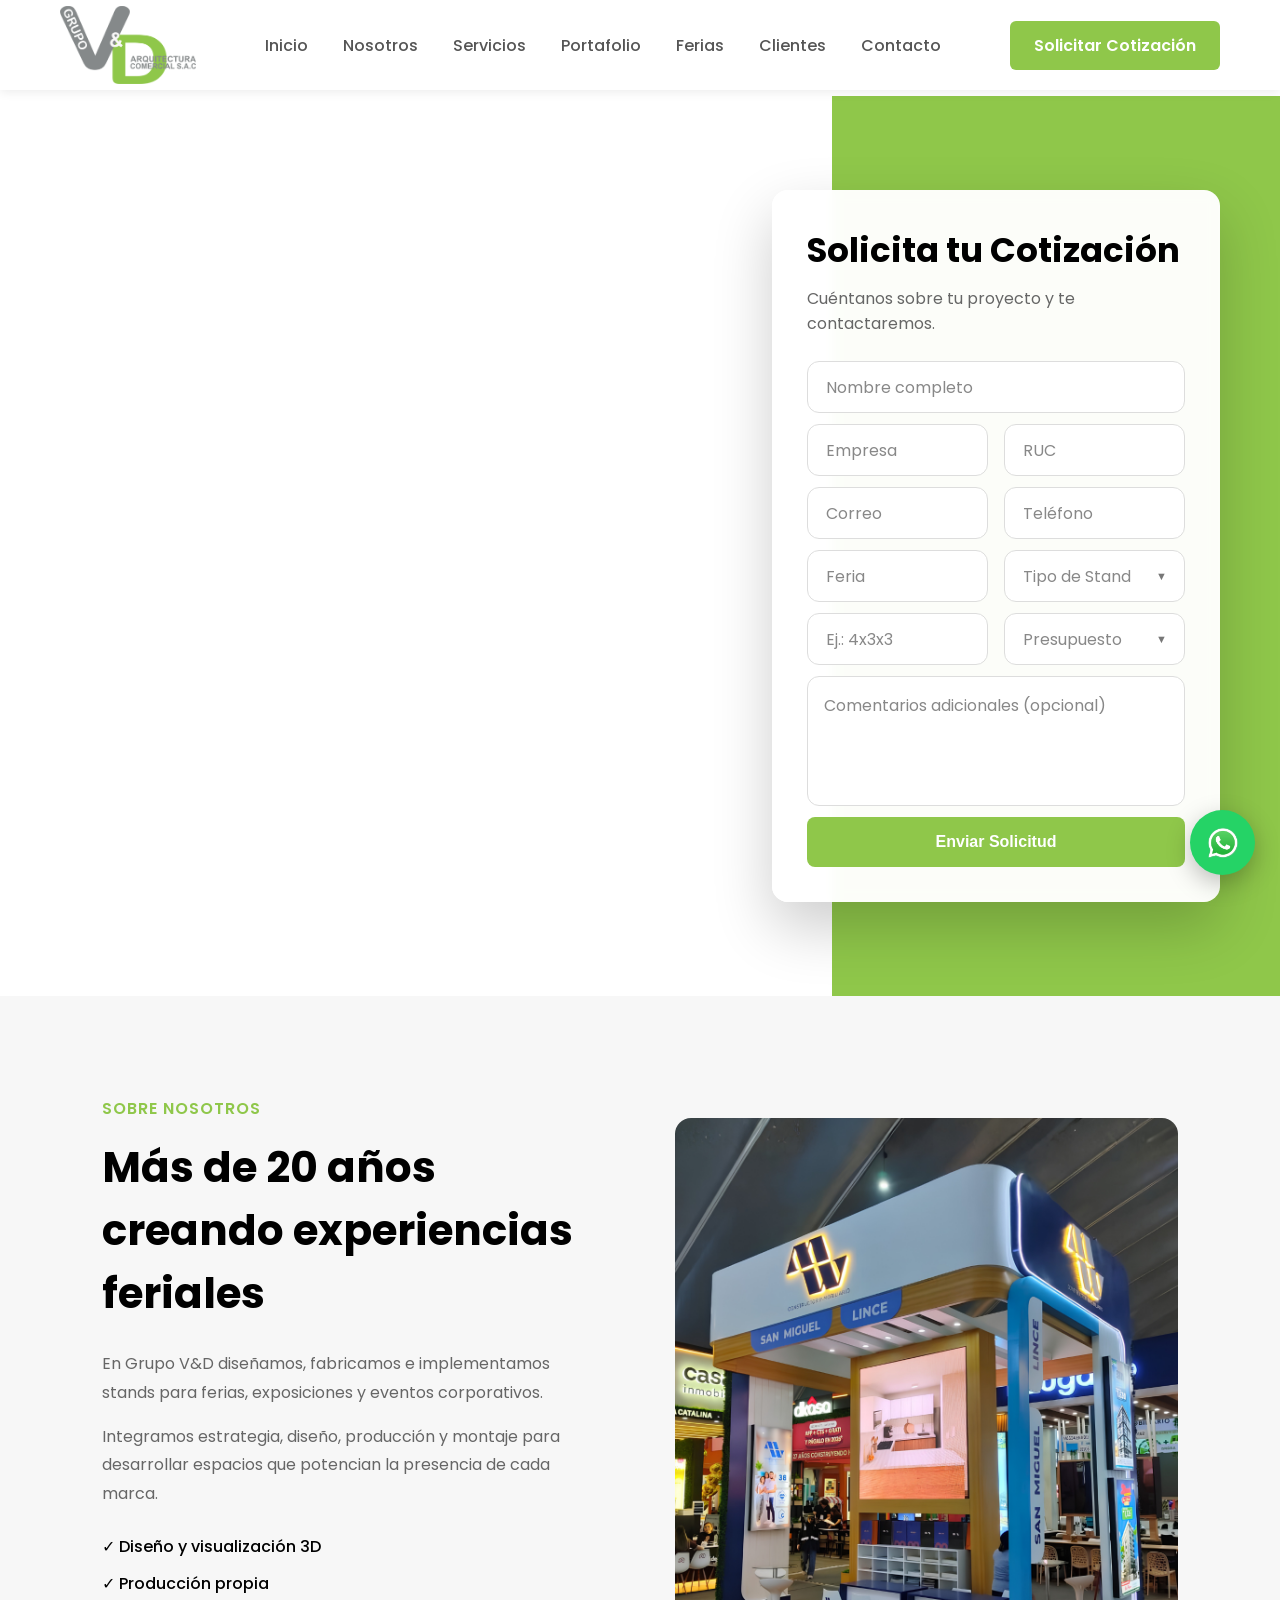
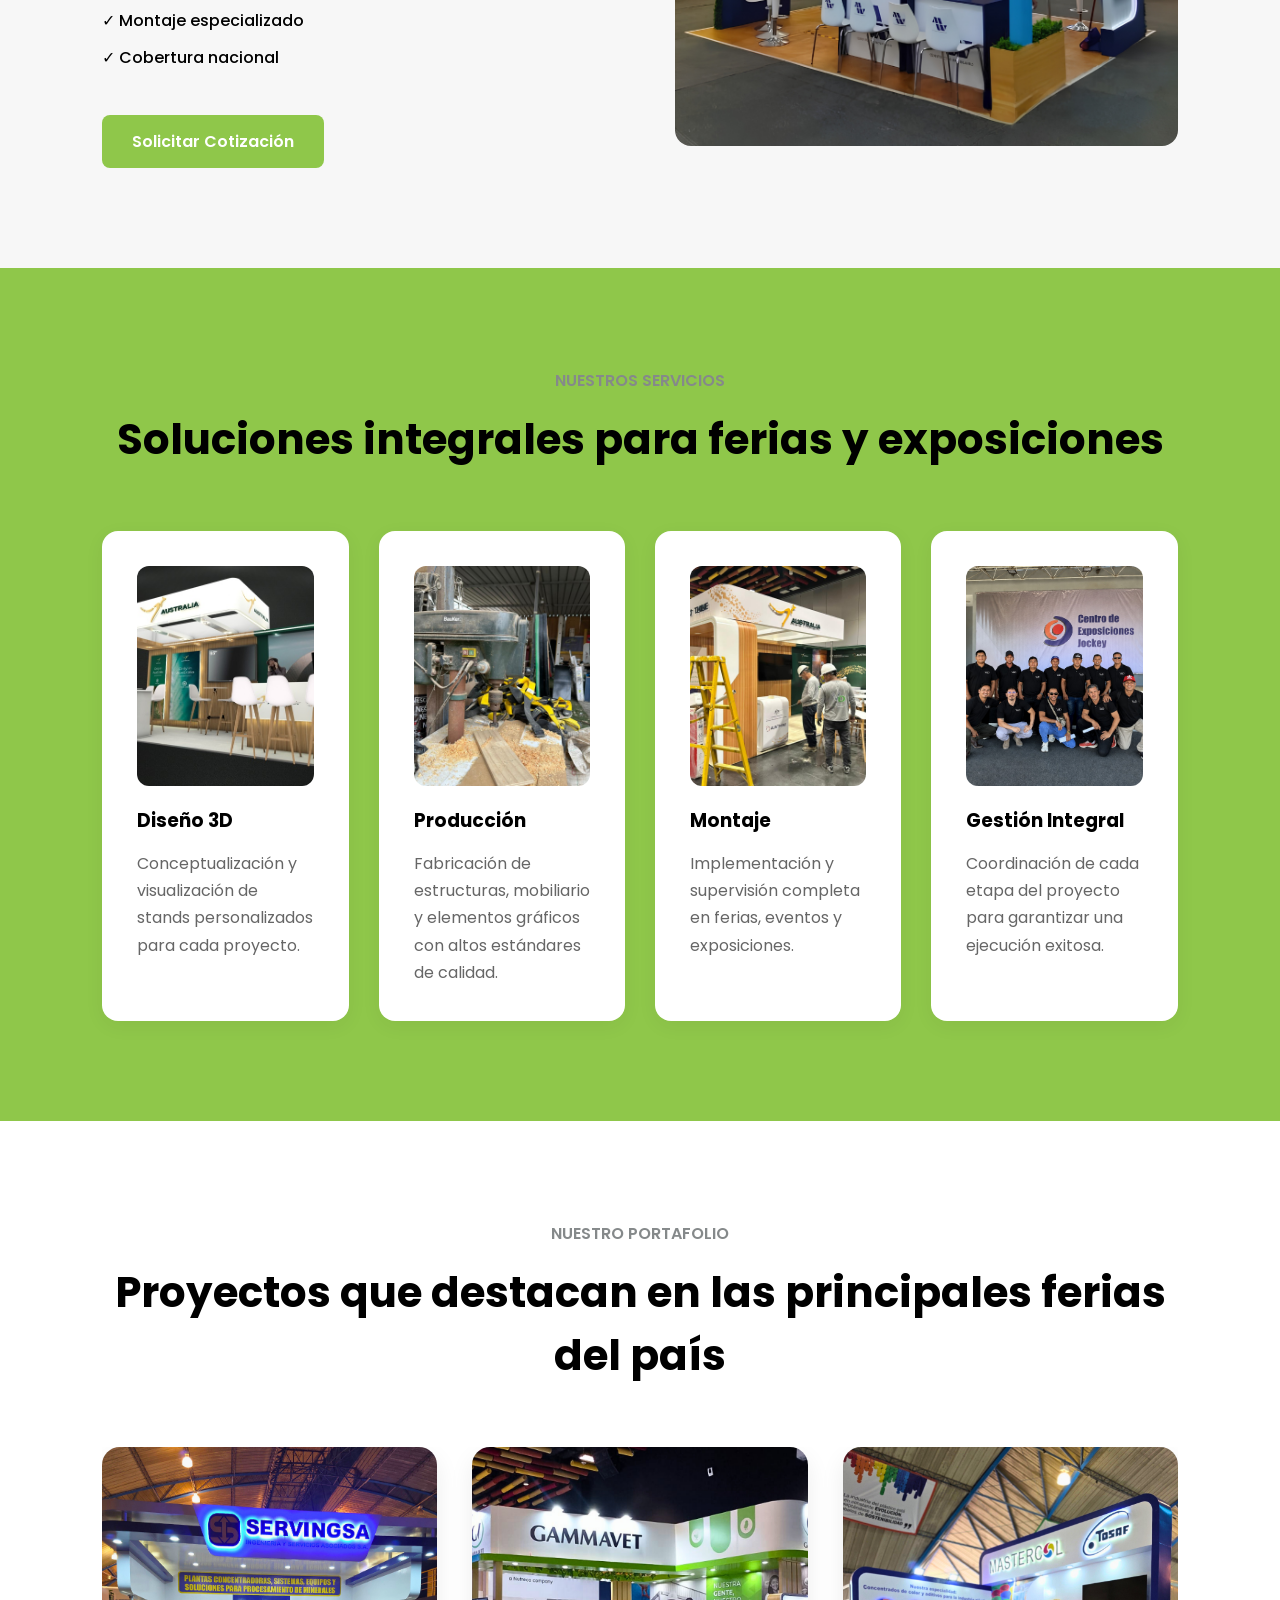
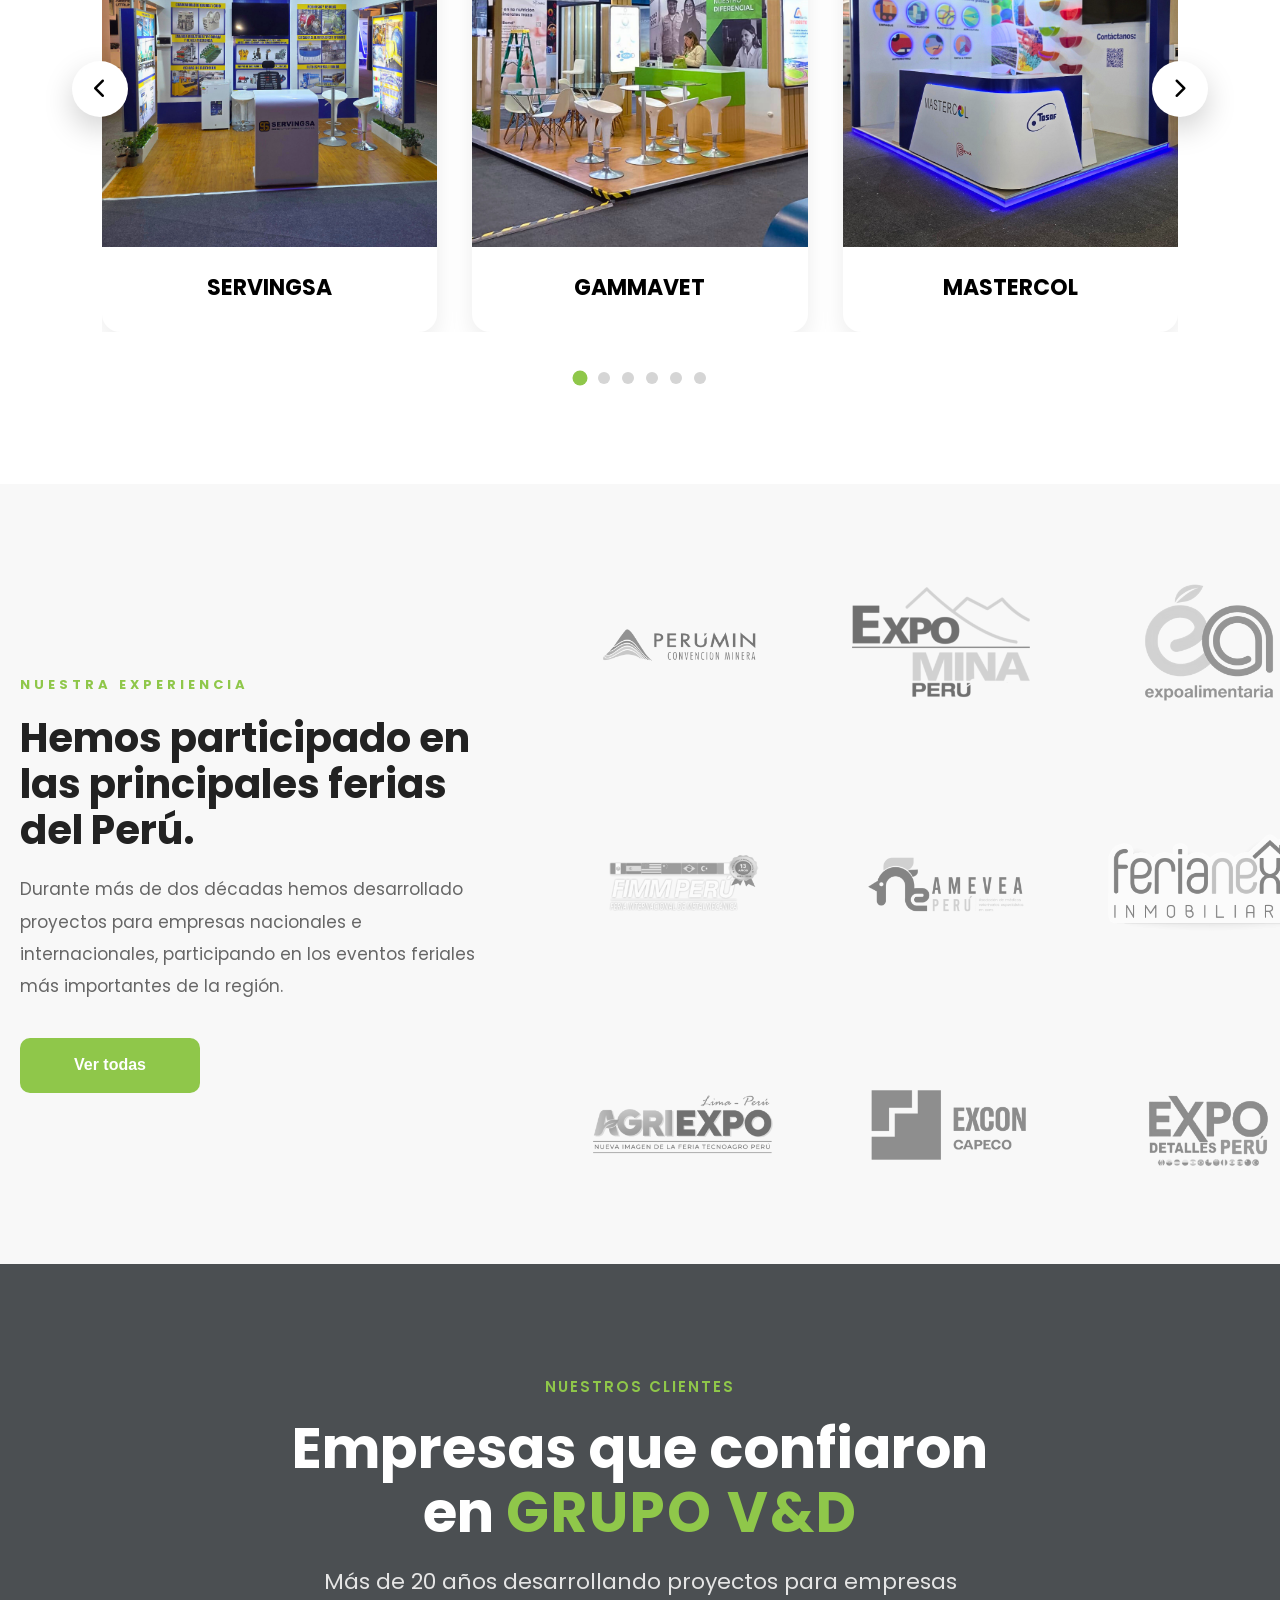
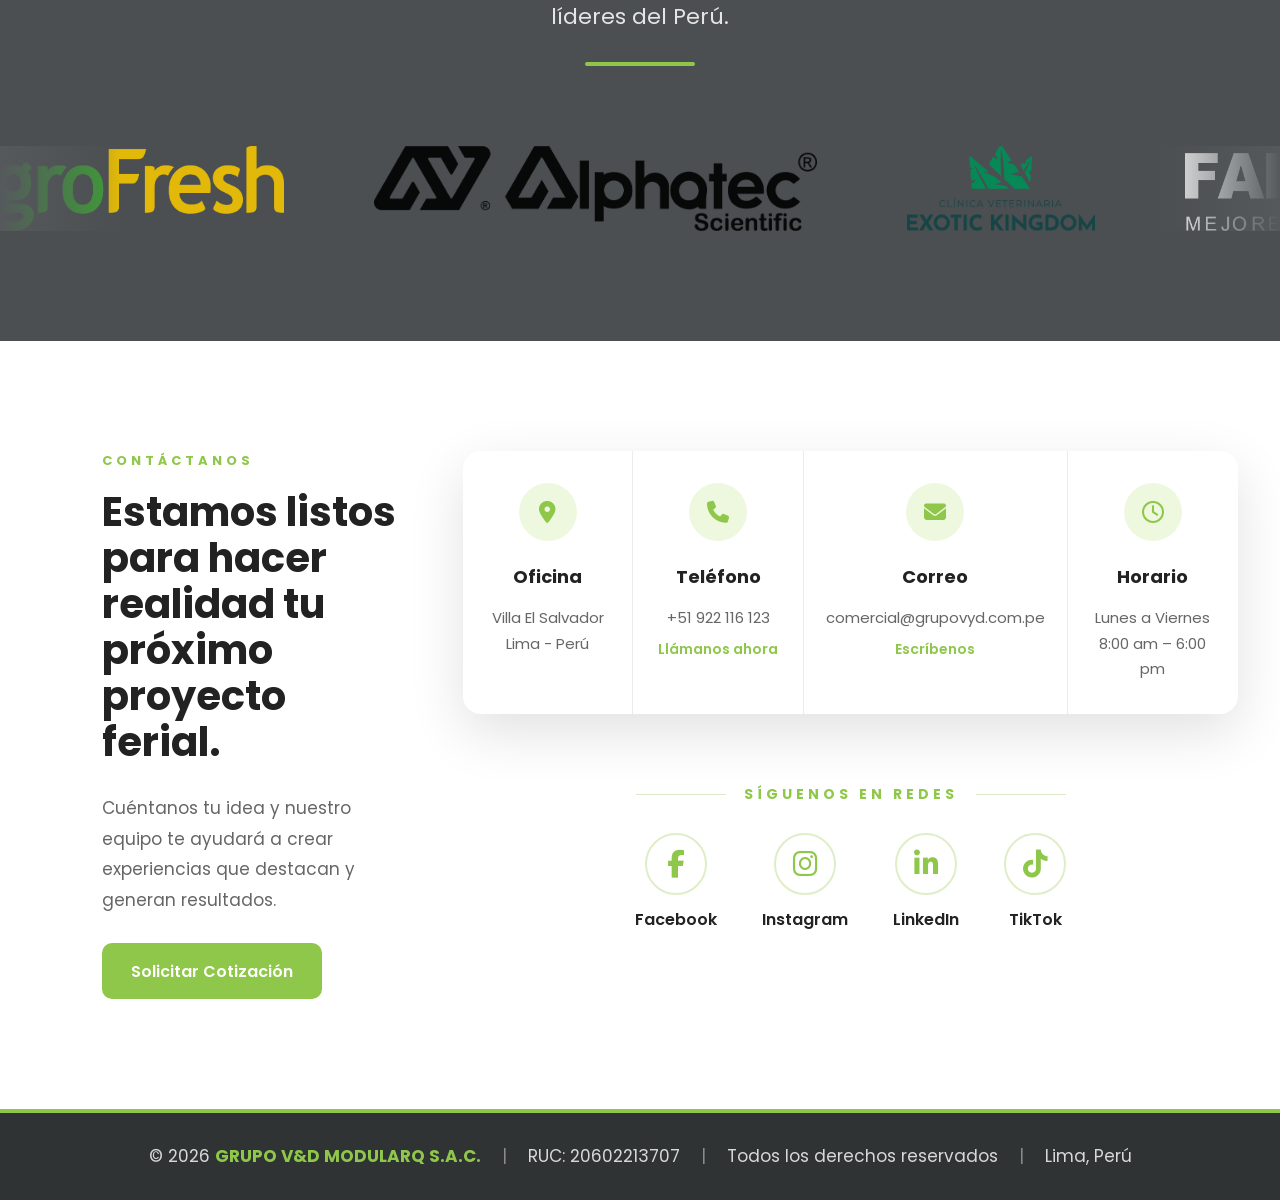
==== commit 18843c99: "Mejora SEO inicial: favicon, Open Graph, Twitter Cards, robots.txt, sitemap y preview social" ====
--- a/index.html
+++ b/index.html
@@ -5,7 +5,64 @@
     <meta charset="UTF-8">
     <meta name="viewport" content="width=device-width, initial-scale=1.0">
 
-    <title>Grupo V&D</title>
+        <title>Grupo V&D | Diseño y Fabricación de Stands para Ferias en Perú</title>
+
+        <meta name="description"
+
+        content="Grupo V&D diseña, fabrica e implementa stands publicitarios para ferias, exposiciones y eventos corporativos en Perú. Más de 20 años de experiencia.">
+
+        <meta name="robots"
+        content="index, follow">
+
+        <link rel="canonical"
+        href="https://grupovyd.com.pe/">
+
+        <link rel="icon"
+        href="/favicon.png"
+        type="image/x-icon">
+
+        <meta name="author"
+      content="Grupo V&D Arquitectura Comercial SAC">
+
+<meta name="keywords"
+      content="stands, diseño de stands, arquitectura comercial, ferias, Grupo V&D">
+
+<!-- OPEN GRAPH -->
+
+<meta property="og:type"
+      content="website">
+
+<meta property="og:title"
+      content="Grupo V&D | Diseño y Fabricación de Stands para Ferias">
+
+<meta property="og:description"
+      content="Diseñamos, fabricamos e implementamos stands publicitarios para ferias, exposiciones y eventos corporativos en Perú.">
+
+<meta property="og:url"
+      content="https://grupovyd.com.pe/">
+
+<meta property="og:image"
+      content="https://grupovyd.com.pe/imagenes/seo/preview.png">
+
+<meta property="og:site_name"
+      content="Grupo V&D">
+
+      <!-- TWITTER -->
+
+<meta name="twitter:card"
+      content="summary_large_image">
+
+<meta name="twitter:title"
+      content="Grupo V&D | Diseño y Fabricación de Stands">
+
+<meta name="twitter:description"
+      content="Diseñamos, fabricamos e implementamos stands publicitarios para ferias y eventos corporativos en Perú.">
+
+<meta name="twitter:image"
+      content="https://grupovyd.com.pe/imagenes/seo/preview.png">
+
+      <meta name="theme-color"
+      content="#8FC74A"> 
 
     <link href="https://fonts.googleapis.com/css2?family=Poppins:wght@300;400;500;600;700&display=swap" rel="stylesheet">
 
--- a/css/style.css
+++ b/css/style.css
@@ -2088,7 +2088,7 @@
 
 #ferias{
 
-    padding:110px 8%;
+    padding:50px 20px 30px;
 
     background:#f8f8f8;
 
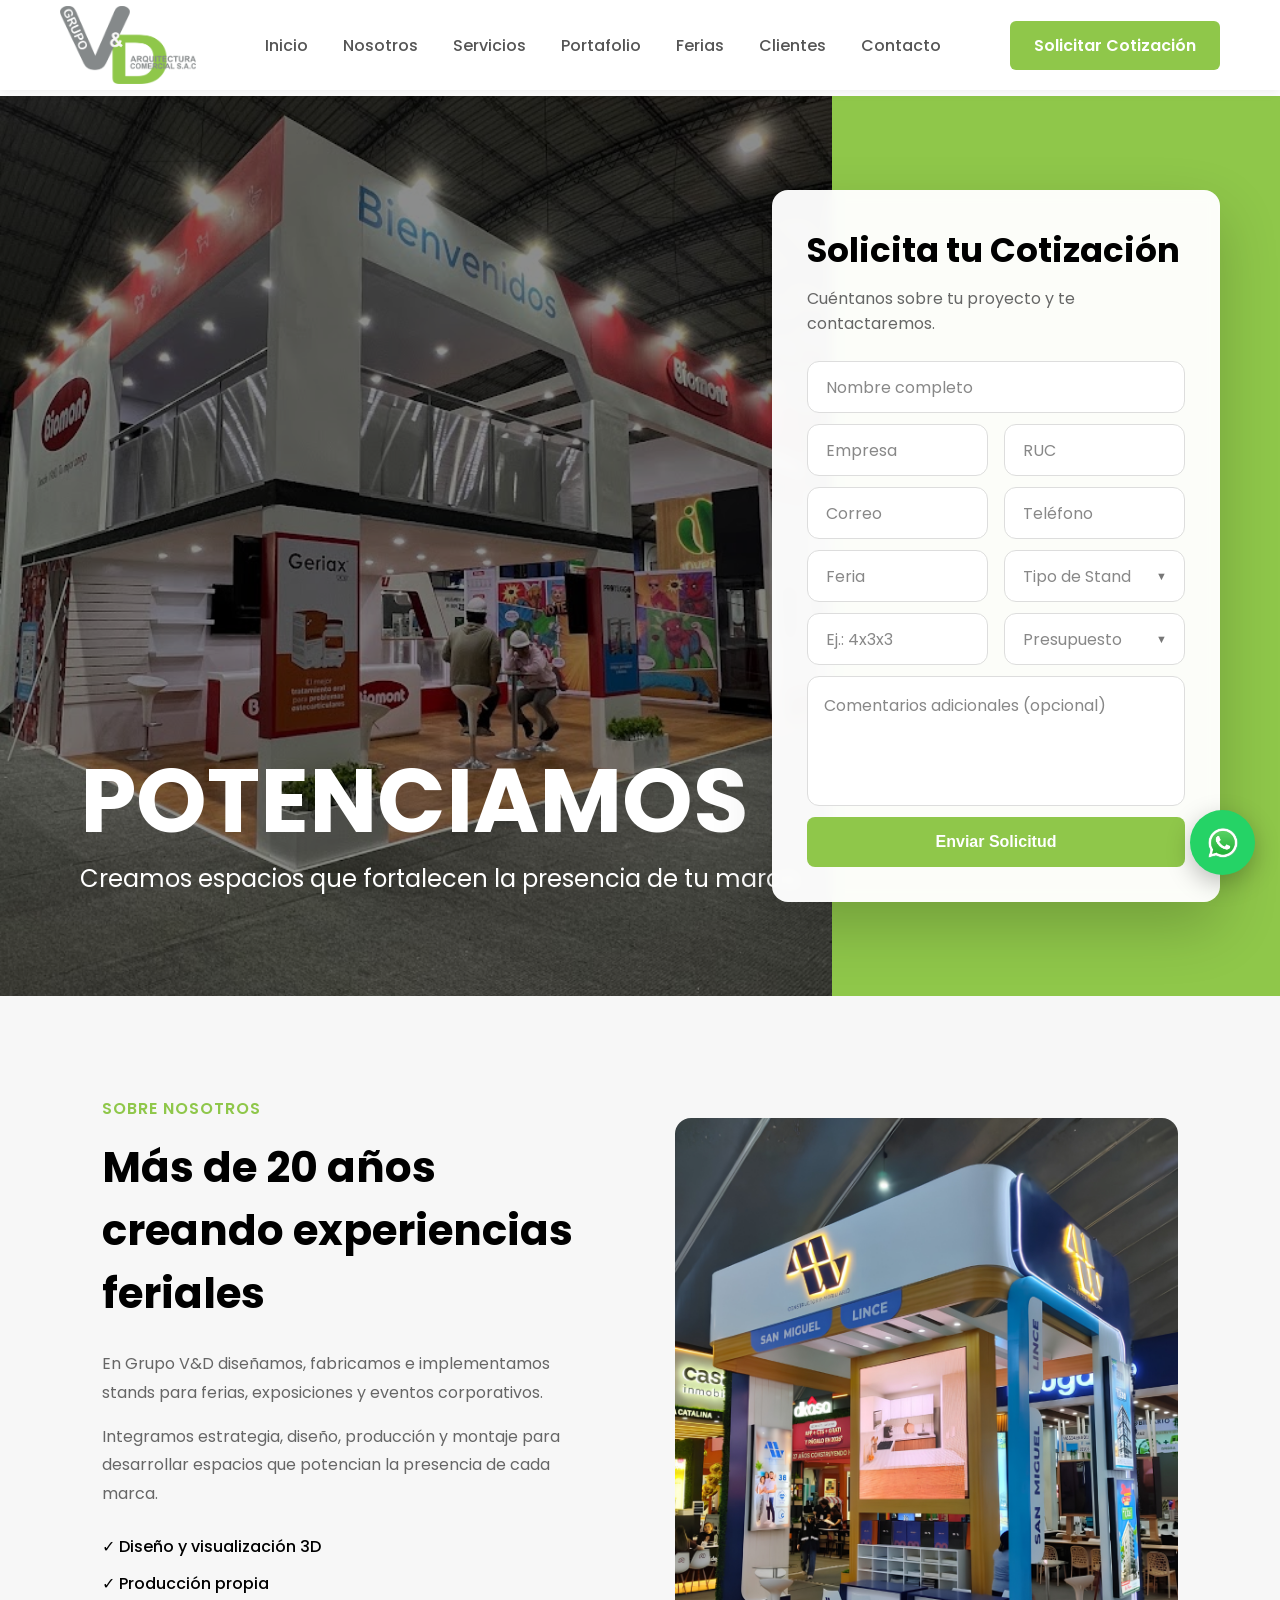
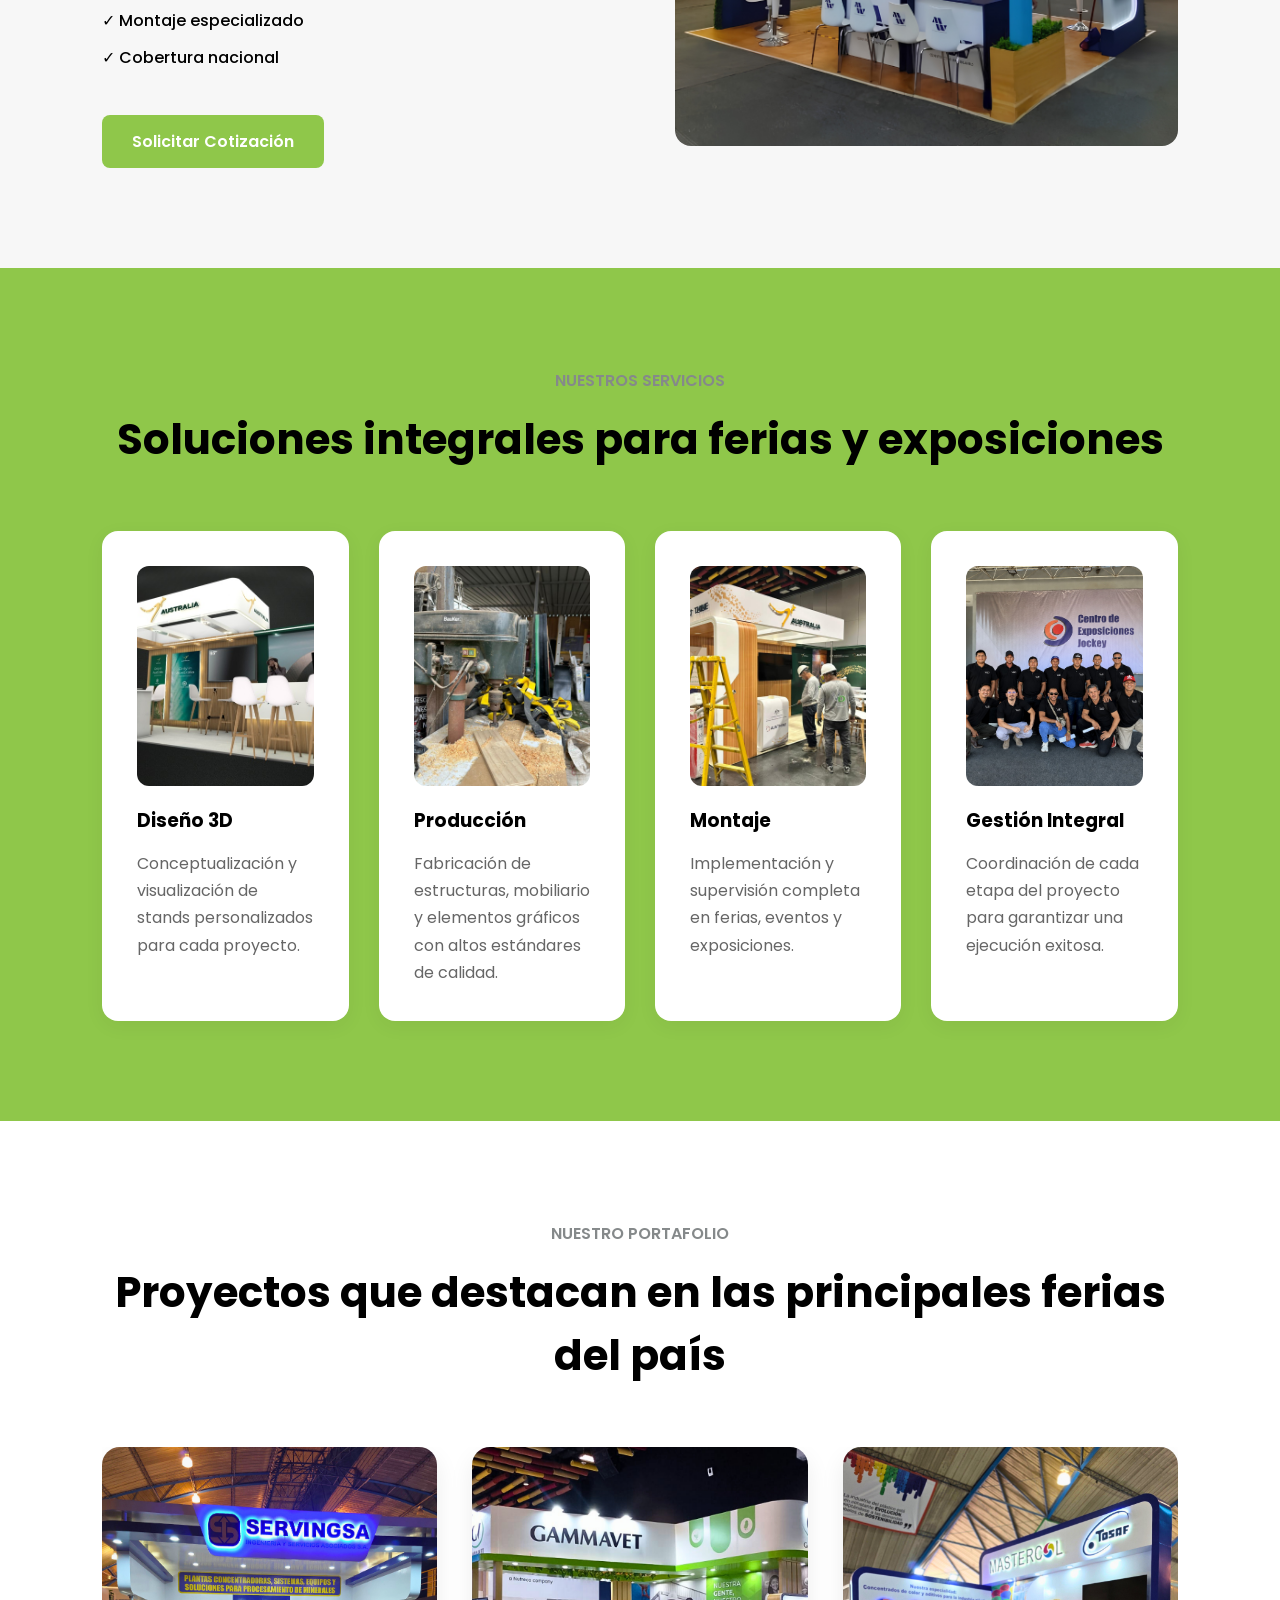
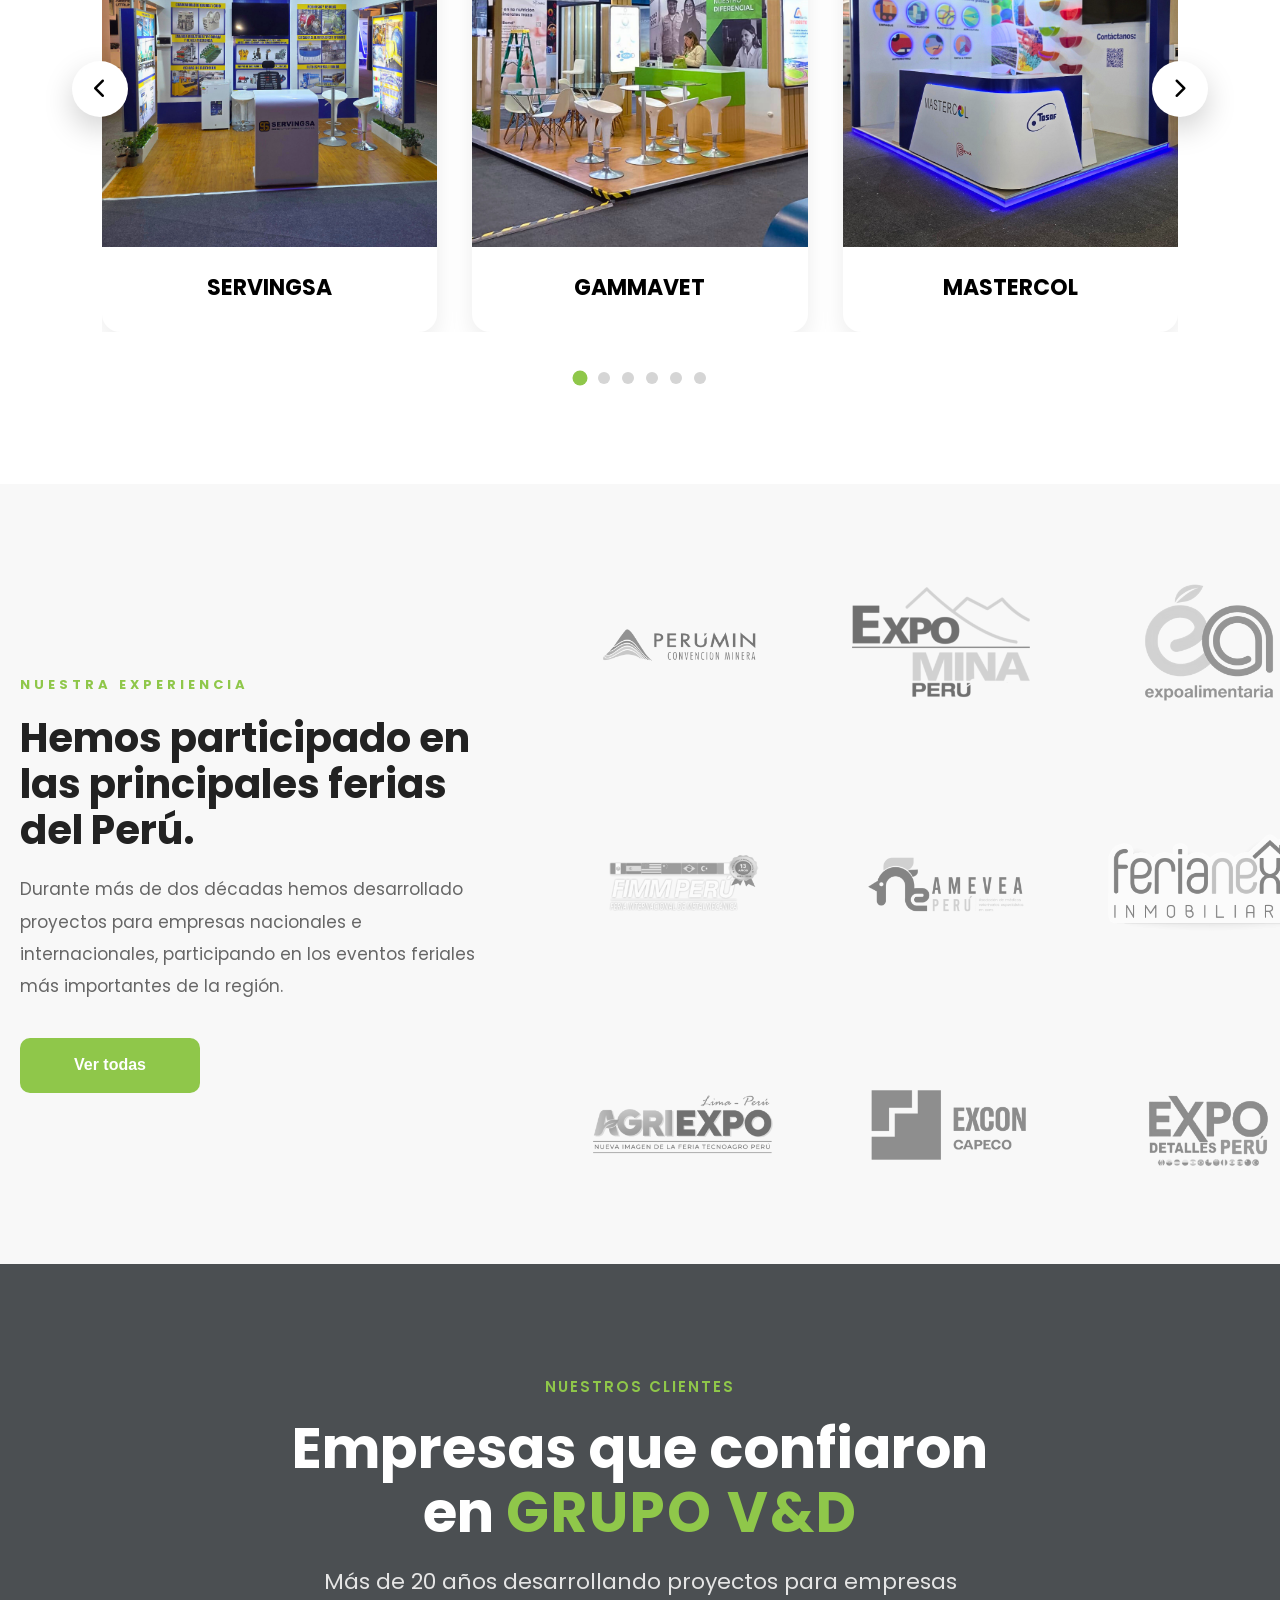
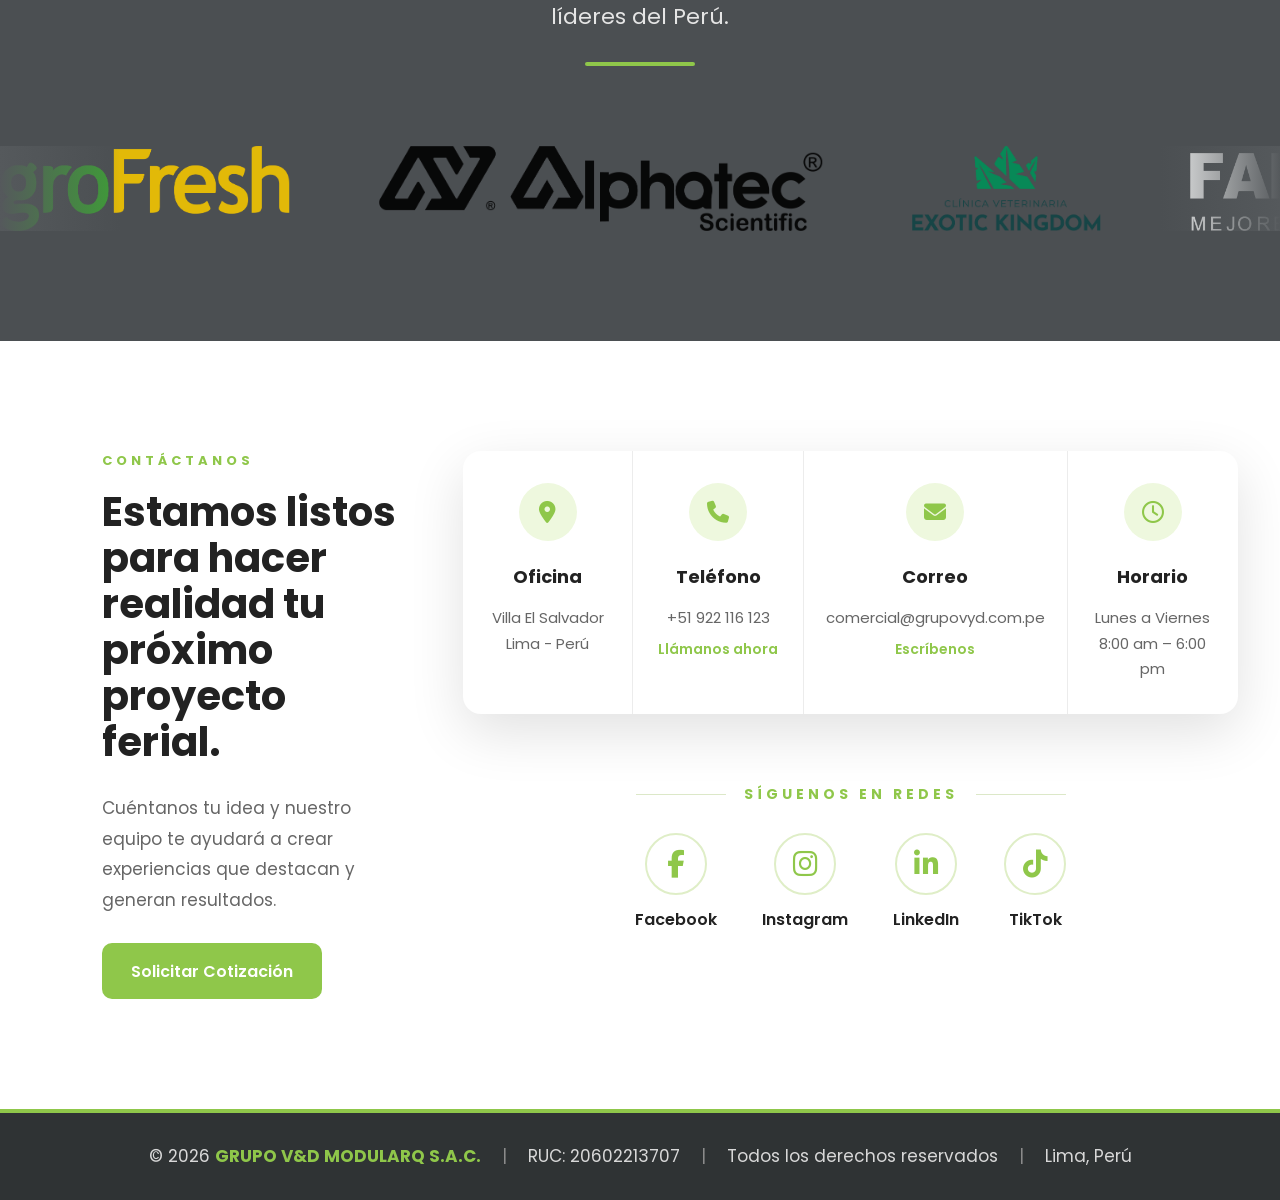
==== commit 38a3e381: "Mejora SEO inicial: favicon, Open Graph, Twitter Cards, robots.txt, sitemap y preview social" ====
--- a/index.html
+++ b/index.html
@@ -42,7 +42,7 @@
       content="https://grupovyd.com.pe/">
 
 <meta property="og:image"
-      content="https://grupovyd.com.pe/imagenes/seo/preview.png">
+      content="https://grupovyd.com.pe/imagenes/seo/preview.jpg">
 
 <meta property="og:site_name"
       content="Grupo V&D">
@@ -59,7 +59,7 @@
       content="Diseñamos, fabricamos e implementamos stands publicitarios para ferias y eventos corporativos en Perú.">
 
 <meta name="twitter:image"
-      content="https://grupovyd.com.pe/imagenes/seo/preview.png">
+      content="https://grupovyd.com.pe/imagenes/seo/preview.jpg">
 
       <meta name="theme-color"
       content="#8FC74A"> 
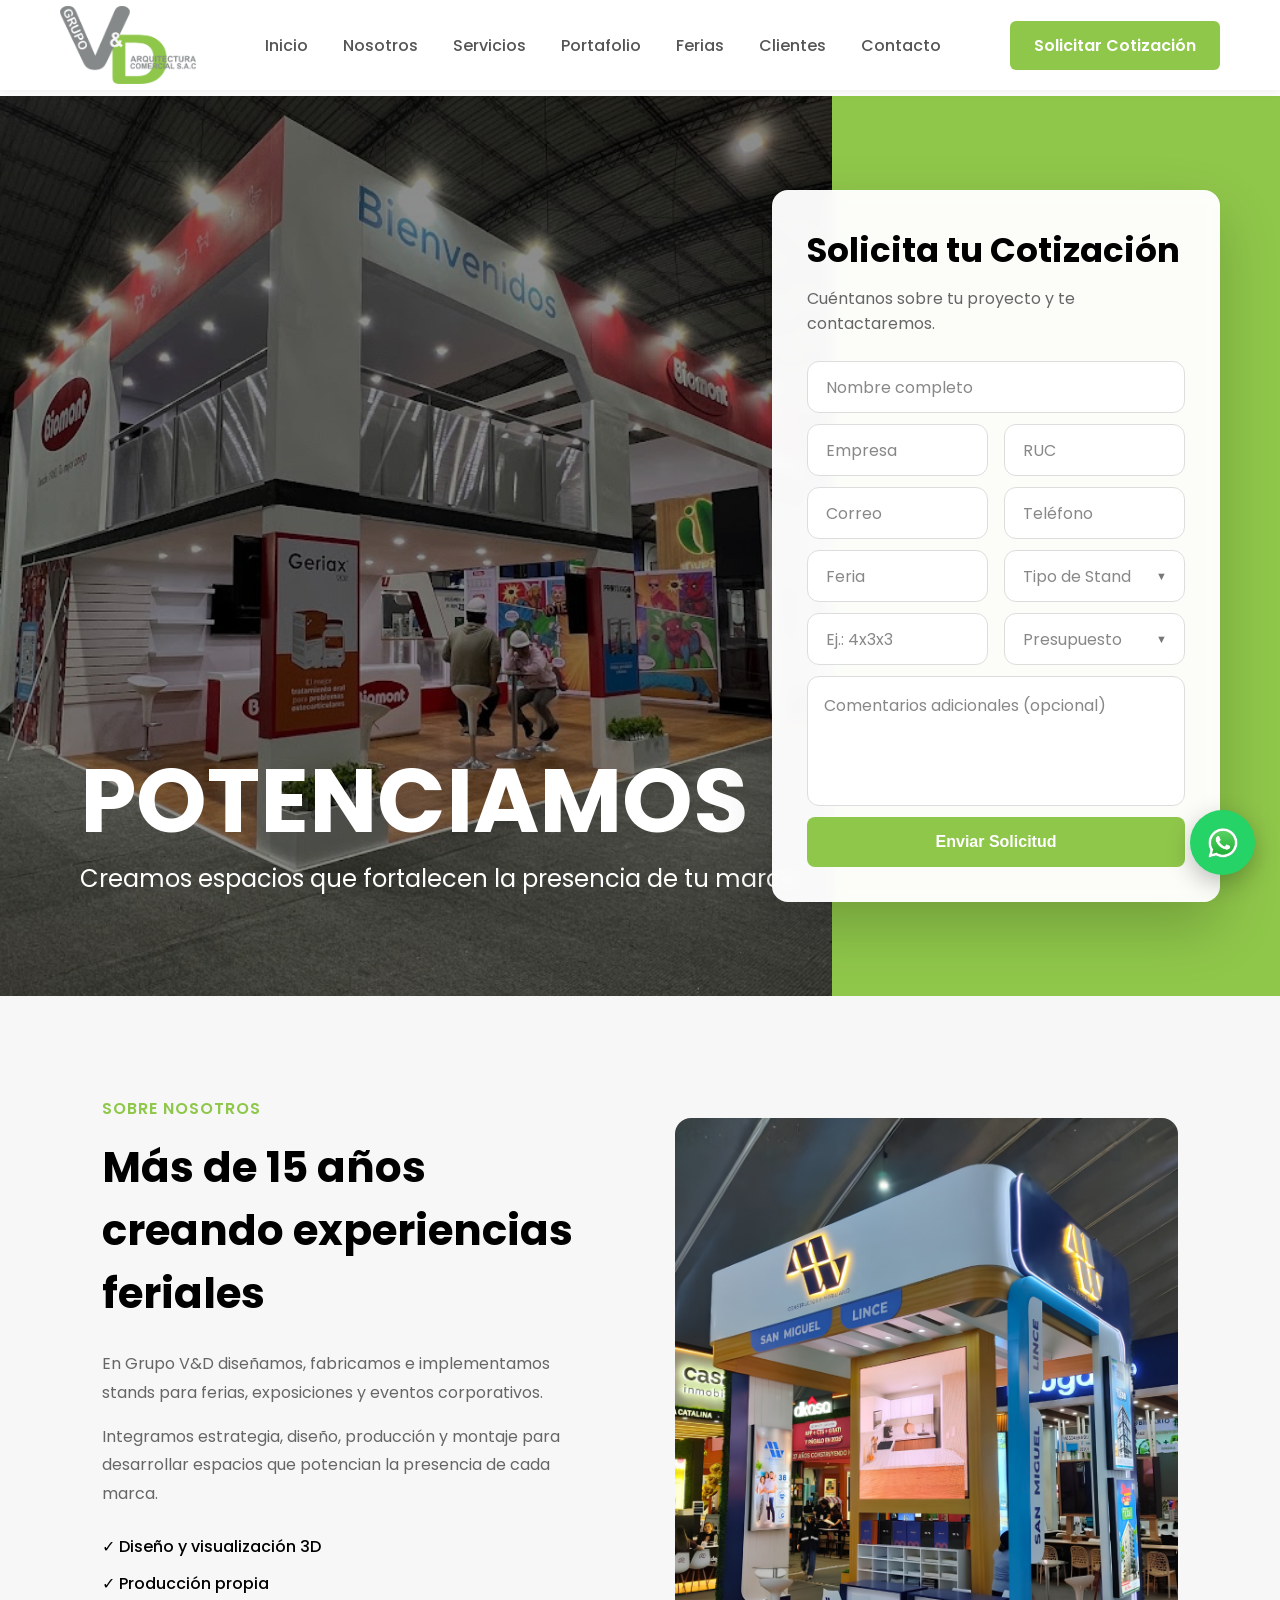
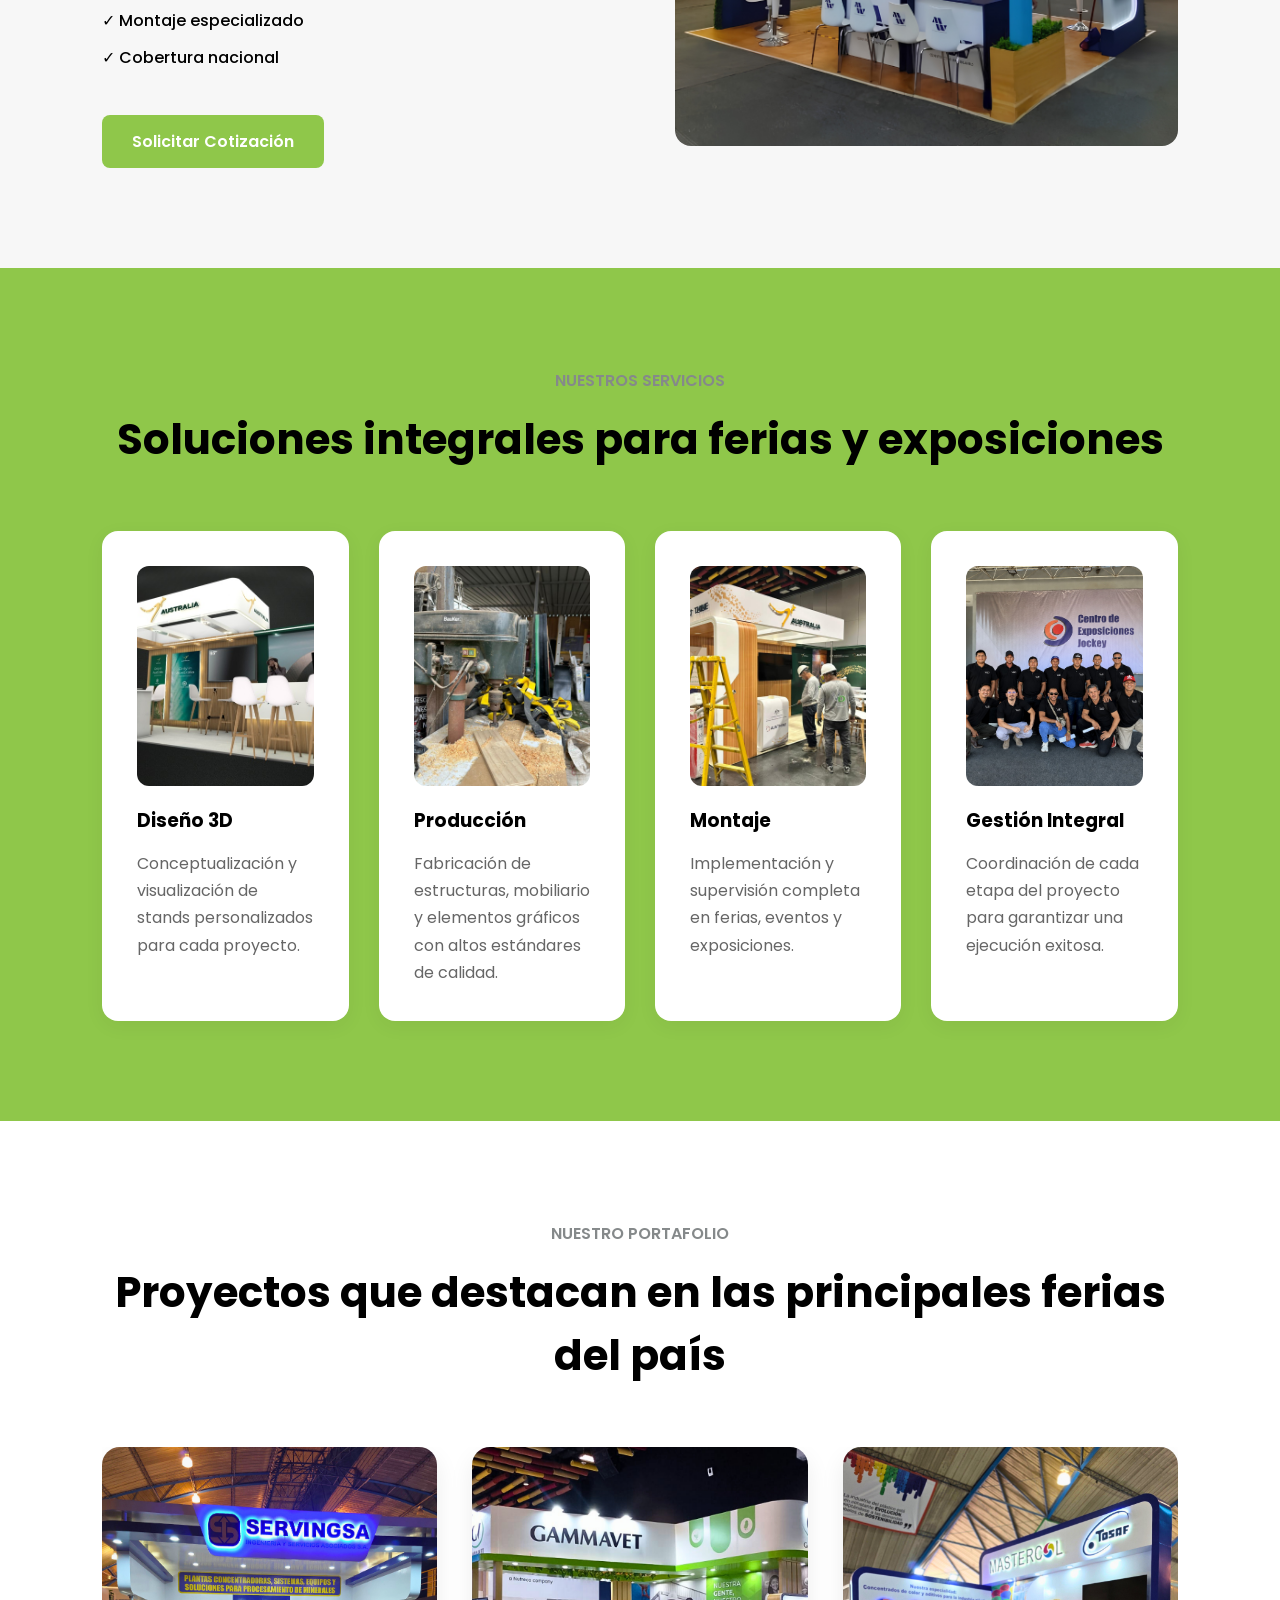
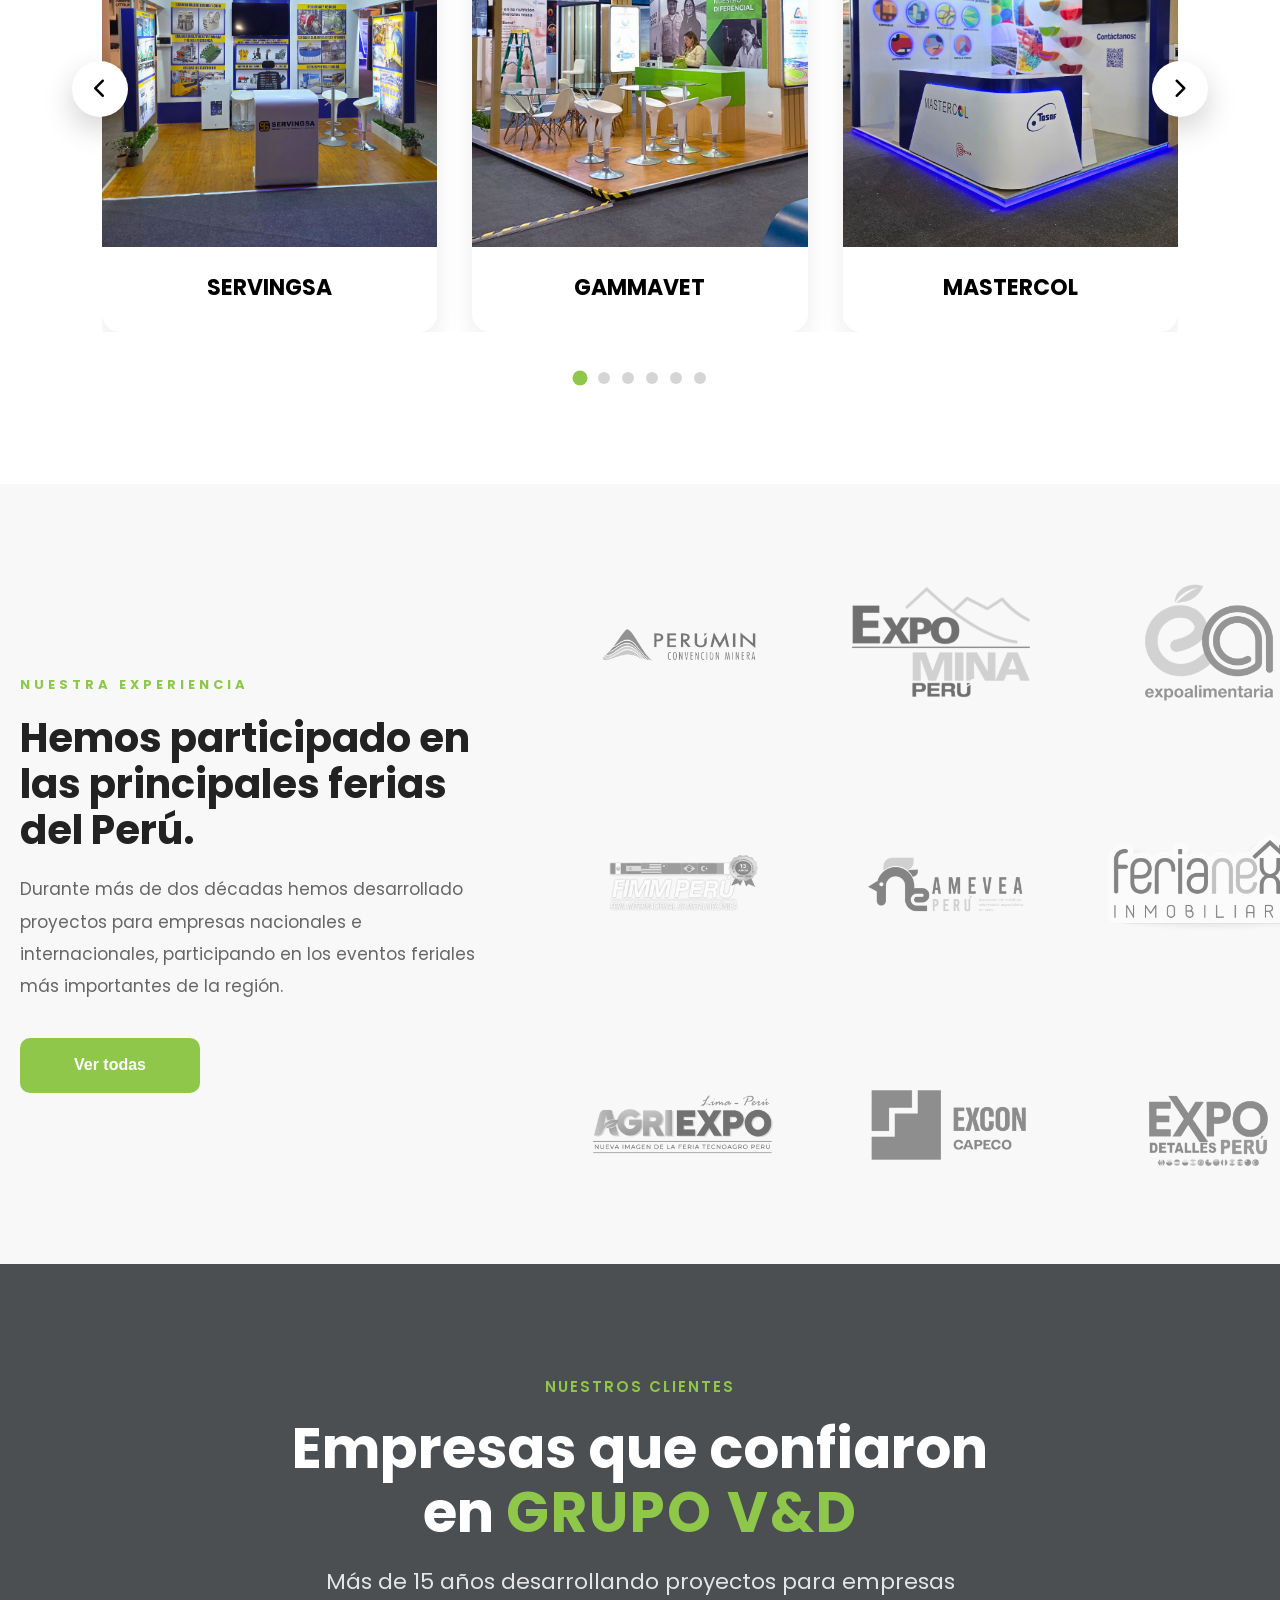
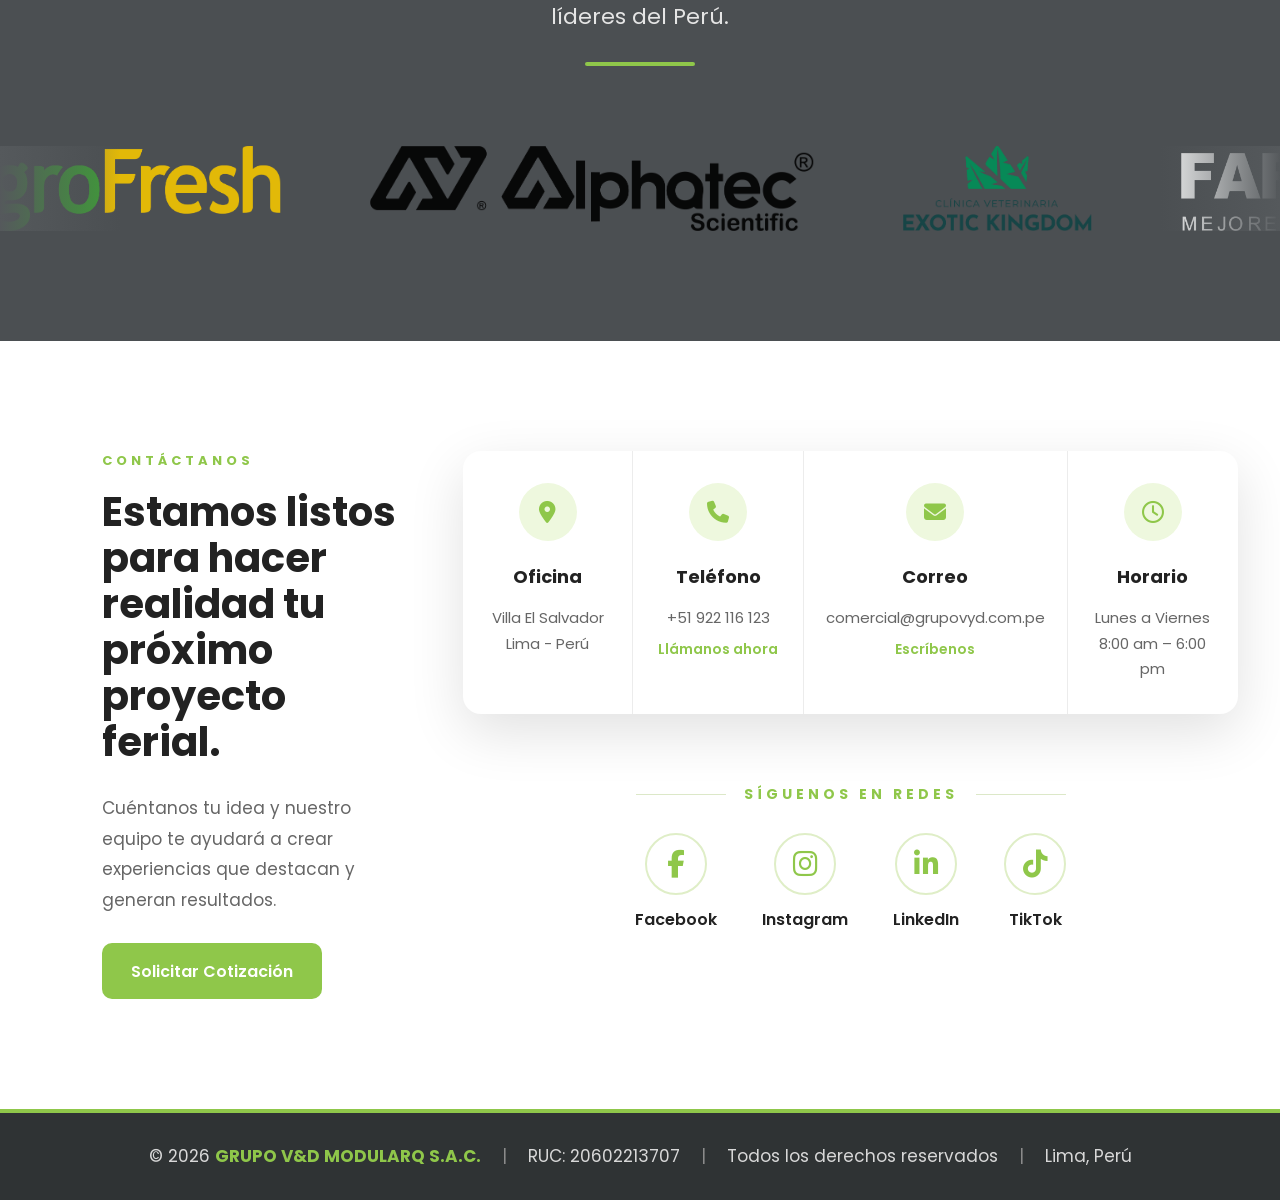
==== commit 6c9a3c93: "Mejora SEO inicial: favicon, Open Graph, Twitter Cards, robots.txt, sitemap y preview social" ====
--- a/index.html
+++ b/index.html
@@ -9,13 +9,13 @@
 
         <meta name="description"
 
-        content="Grupo V&D diseña, fabrica e implementa stands publicitarios para ferias, exposiciones y eventos corporativos en Perú. Más de 20 años de experiencia.">
+        content="Grupo V&D diseña, fabrica e implementa stands publicitarios para ferias, exposiciones y eventos corporativos en Perú. Más de 15 años de experiencia.">
 
         <meta name="robots"
         content="index, follow">
 
         <link rel="canonical"
-        href="https://grupovyd.com.pe/">
+        href="https://www.grupovyd.com.pe/">
 
         <link rel="icon"
         href="/favicon.png"
@@ -39,7 +39,7 @@
       content="Diseñamos, fabricamos e implementamos stands publicitarios para ferias, exposiciones y eventos corporativos en Perú.">
 
 <meta property="og:url"
-      content="https://grupovyd.com.pe/">
+      content="https://www.grupovyd.com.pe/">
 
 <meta property="og:image"
       content="https://grupovyd.com.pe/imagenes/seo/preview.jpg">
@@ -333,7 +333,7 @@
             </span>
 
             <h2>
-                Más de 20 años creando experiencias feriales
+                Más de 15 años creando experiencias feriales
             </h2>
 
             <p>
@@ -798,7 +798,7 @@
         </h2>
 
         <p>
-            Más de 20 años desarrollando proyectos para empresas
+            Más de 15 años desarrollando proyectos para empresas
             líderes del Perú.
         </p>
 
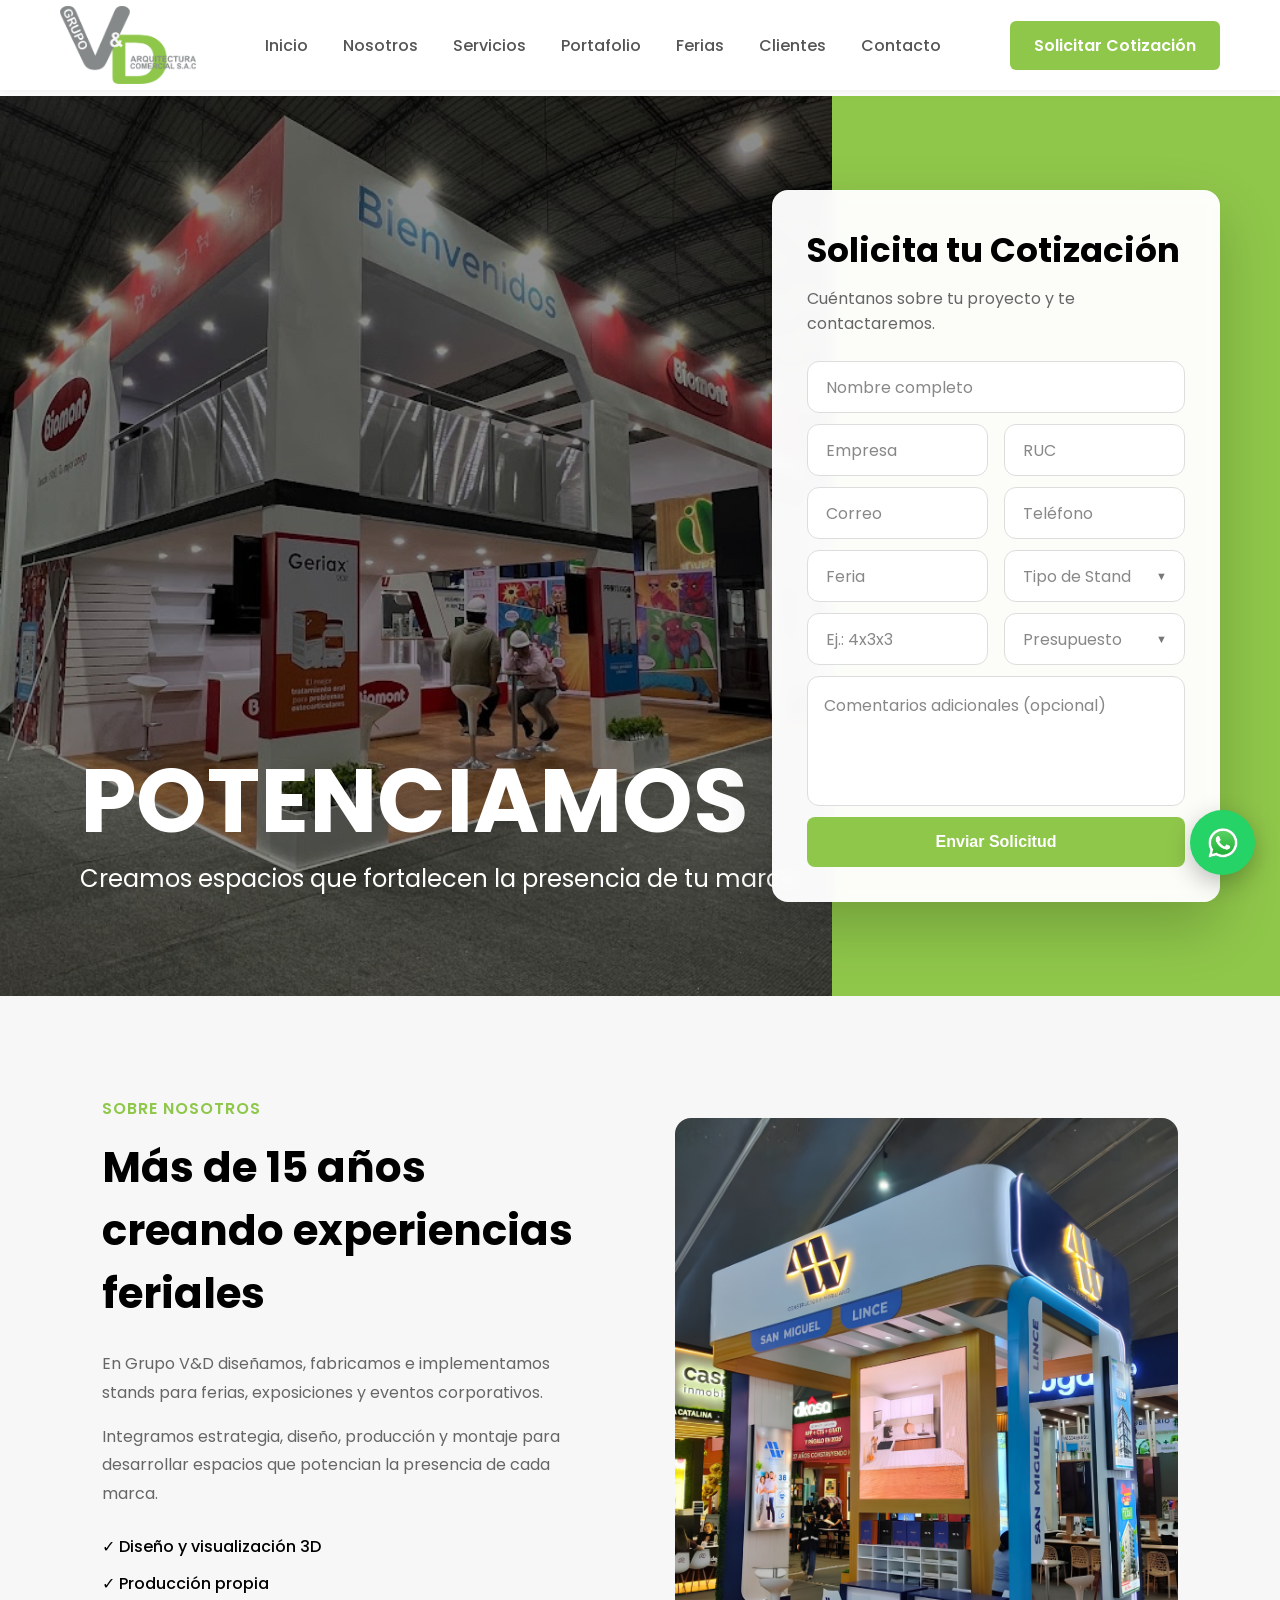
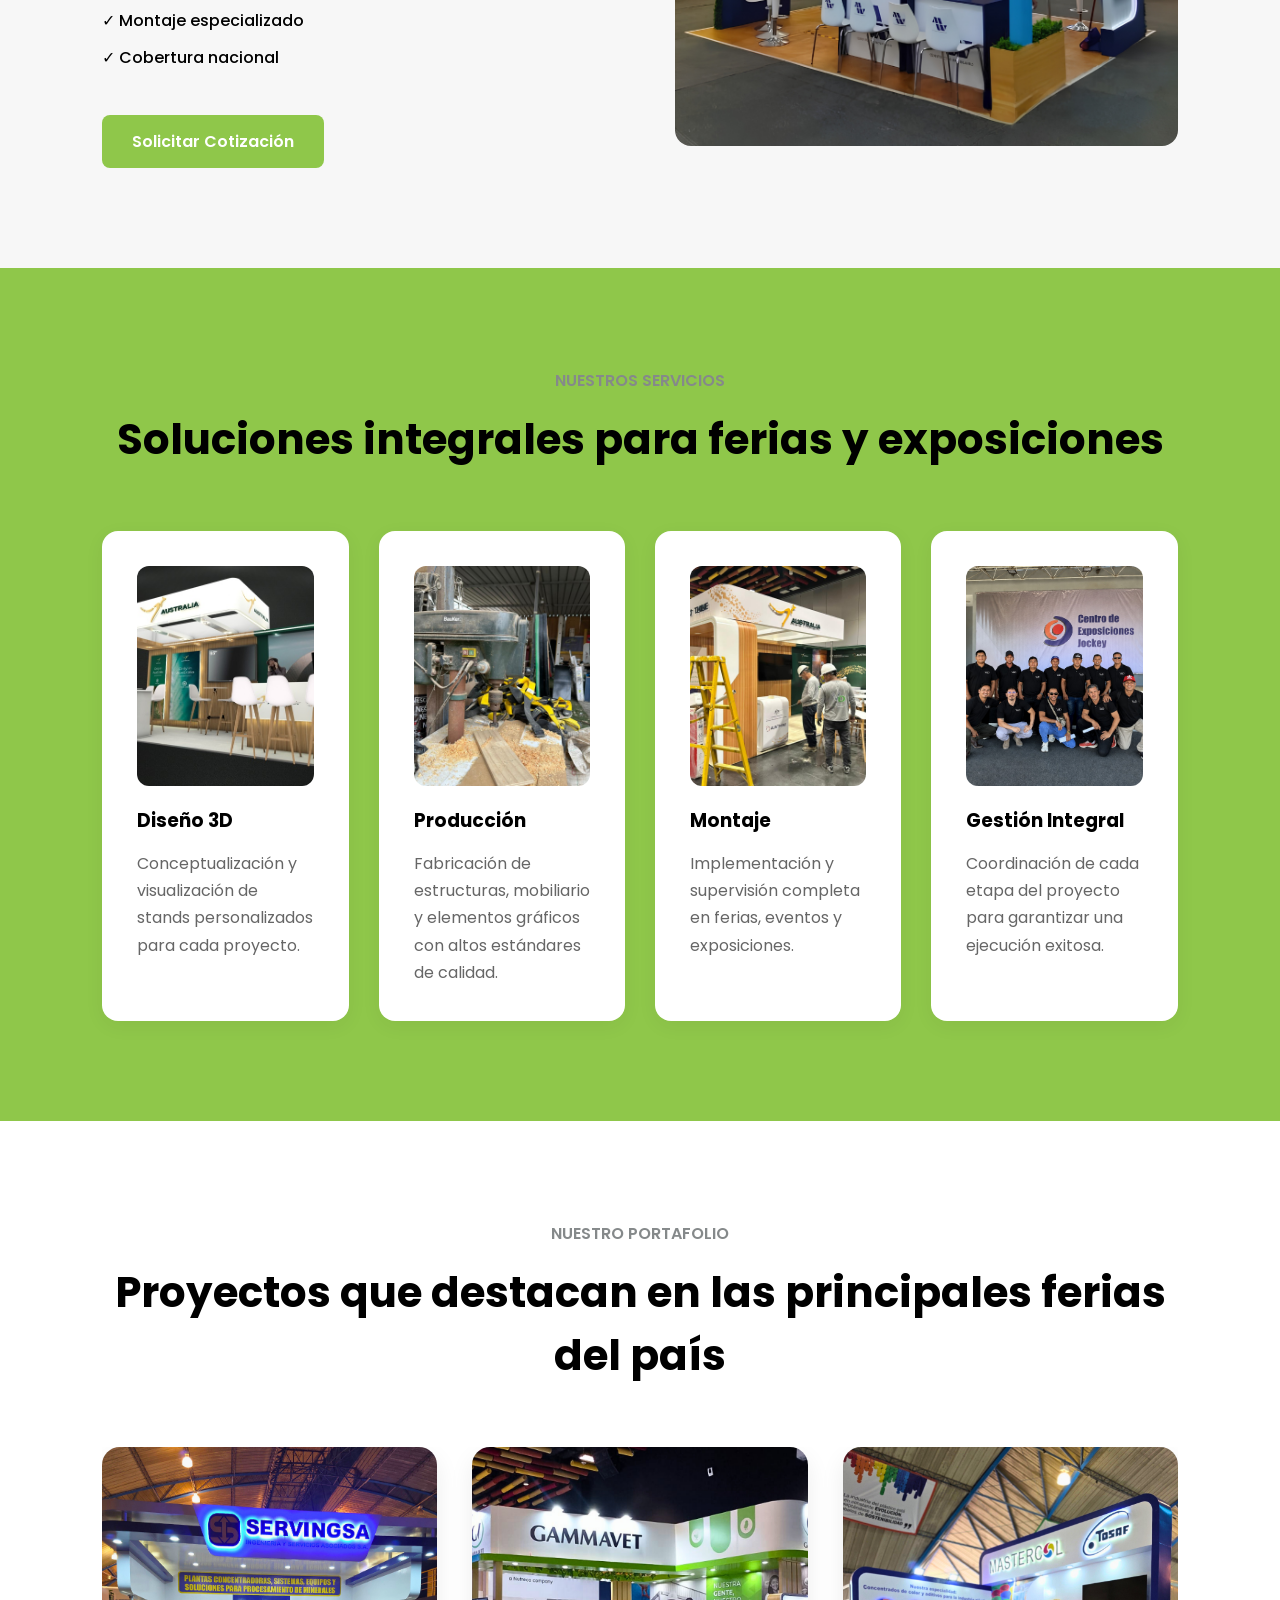
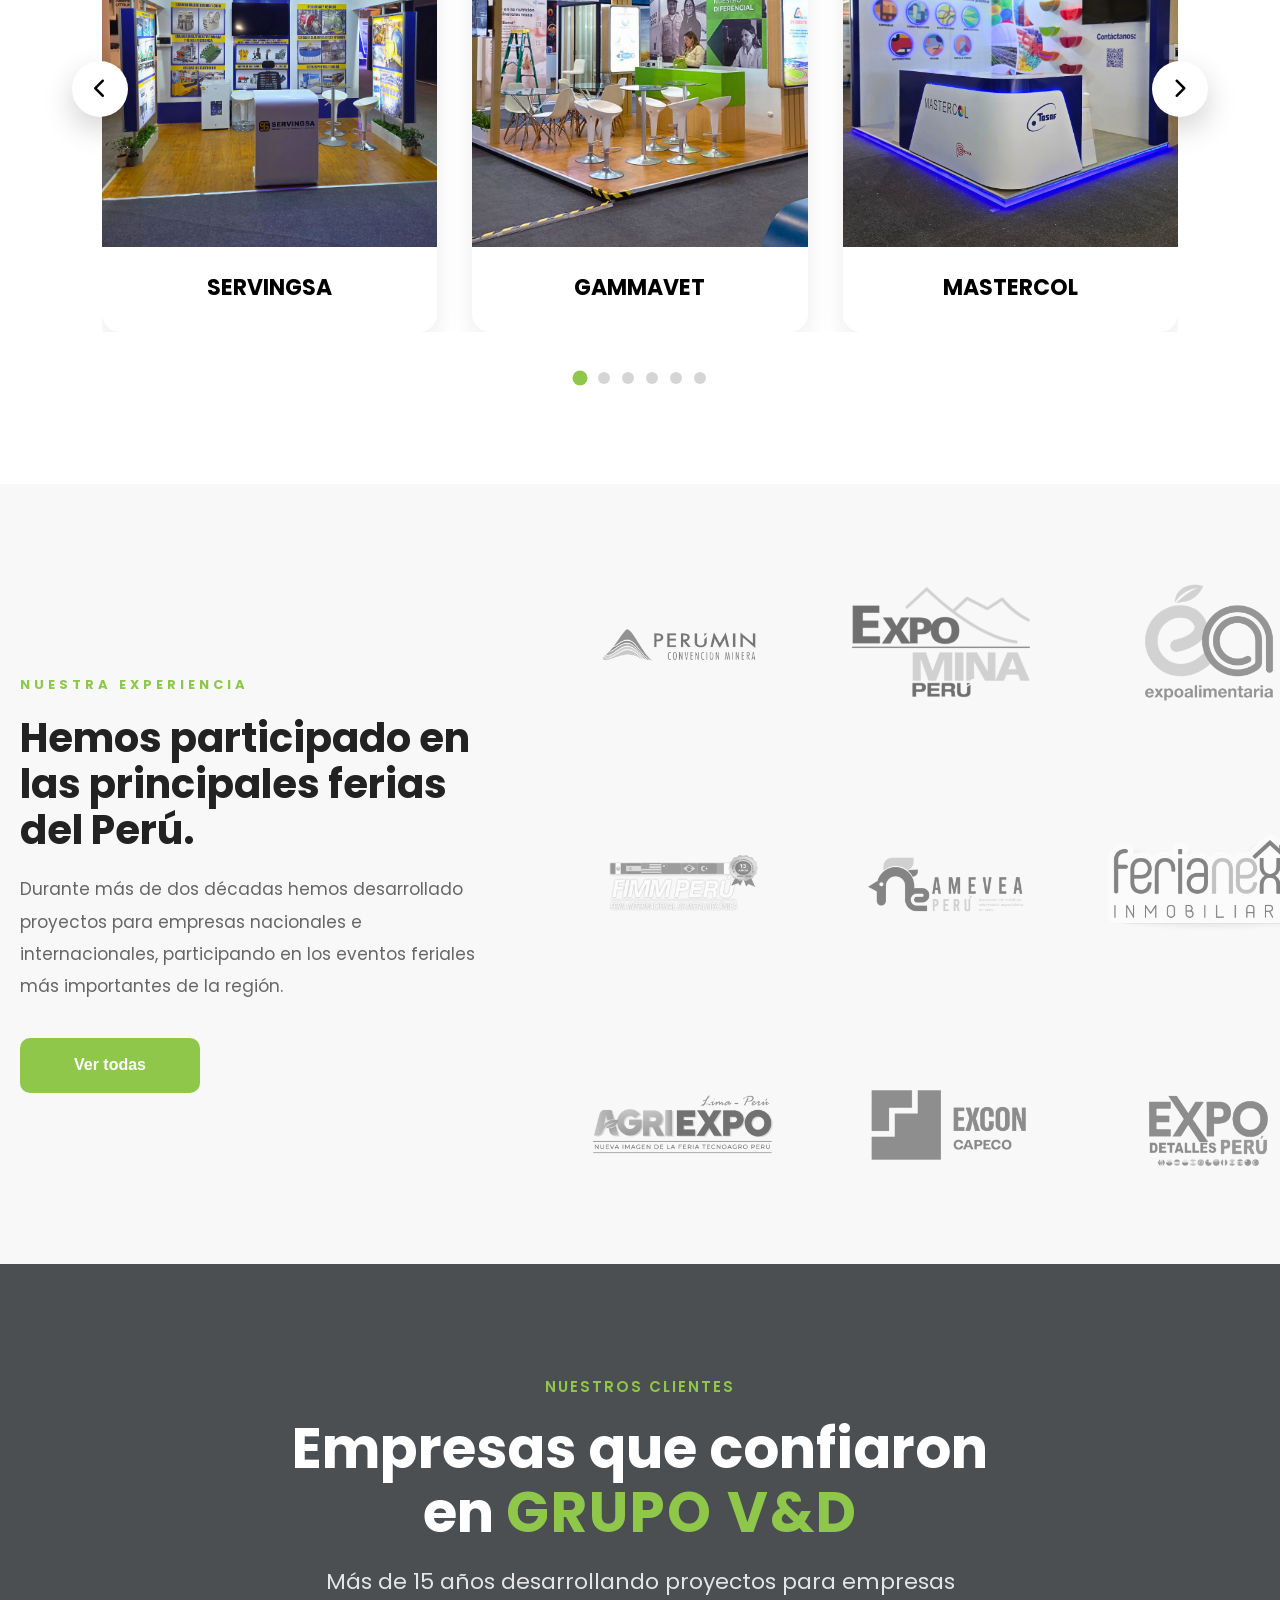
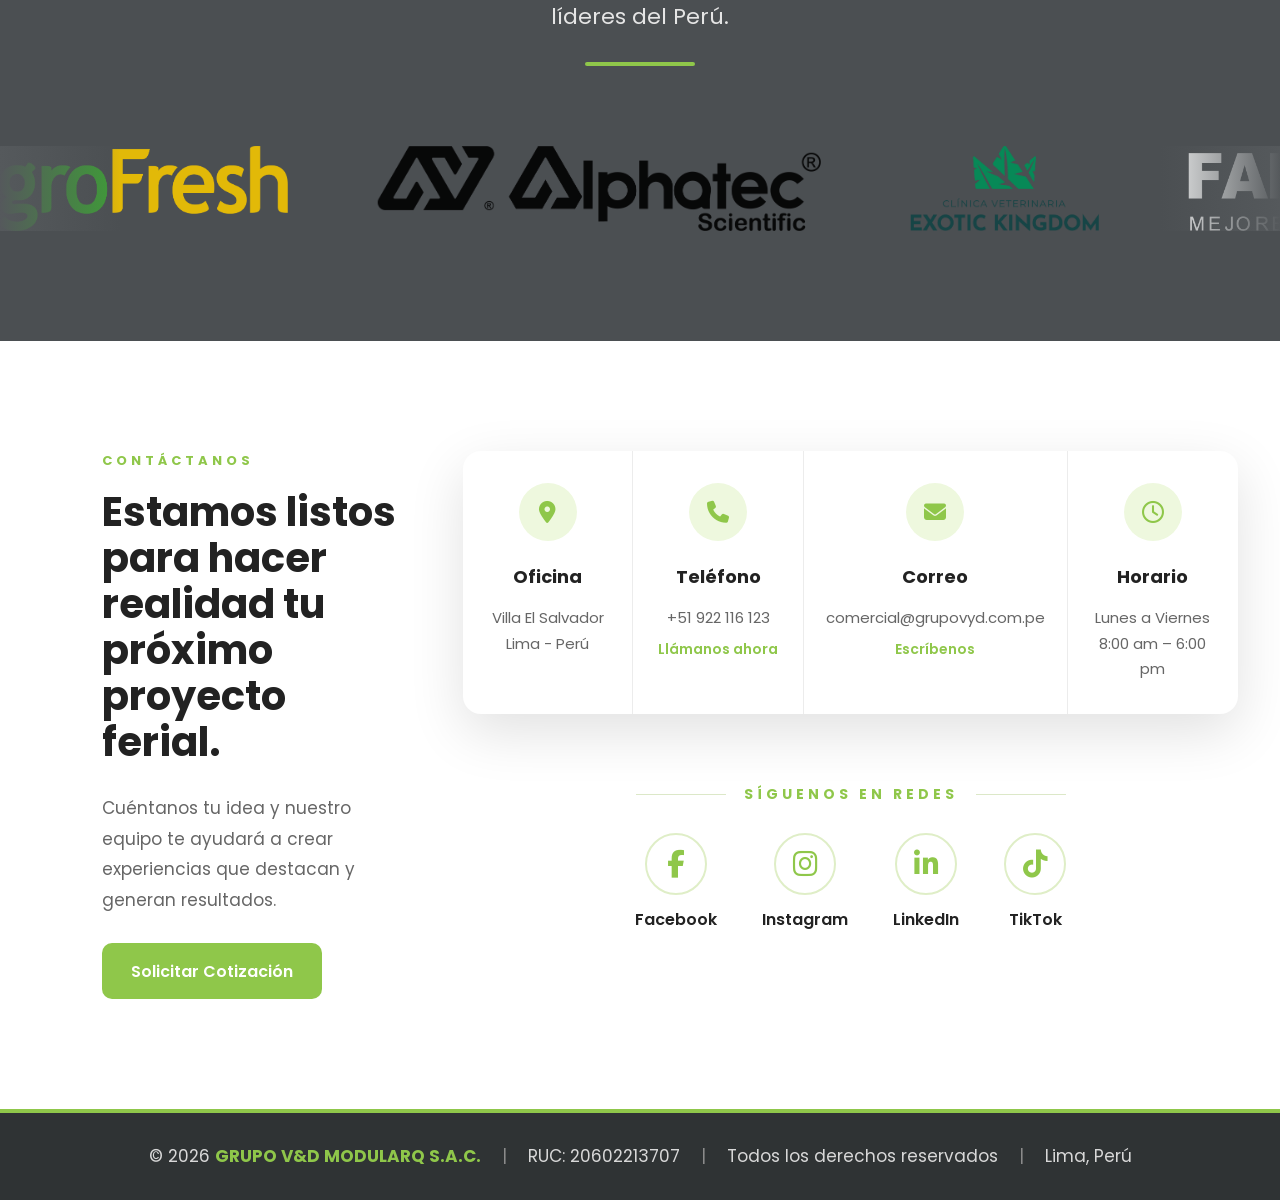
==== commit 8b016ef7: "Mejora SEO inicial: favicon, Open Graph, Twitter Cards, robots.txt, sitemap y preview social" ====
--- a/index.html
+++ b/index.html
@@ -69,6 +69,104 @@
     <link rel="stylesheet" href="https://cdnjs.cloudflare.com/ajax/libs/font-awesome/6.7.2/css/all.min.css">
 
     <link rel="stylesheet" href="css/style.css">
+
+    <script type="application/ld+json">
+{
+  "@context":"https://schema.org",
+  "@type":"ProfessionalService",
+
+  "name":"Grupo V&D",
+
+  "alternateName":[
+    "V&D",
+    "Grupo V&D ModularQ",
+    "Grupo V&D ModularQ S.A.C.",
+    "Grupo V&D Arquitectura Comercial",
+    "Grupo V&D Arquitectura Comercial S.A.C.",
+    "V&D ModularQ",
+    "V&D Arquitectura Comercial"
+  ],
+
+  "legalName":"GRUPO V&D MODULARQ S.A.C.",
+
+  "identifier":{
+  "@type":"PropertyValue",
+  "propertyID":"RUC",
+  "value":"20602213707"
+  },
+
+  "description":"Diseñamos, fabricamos e implementamos stands publicitarios para ferias, exposiciones y eventos corporativos en Perú.",
+
+  "category":"Diseño y fabricación de stands para ferias",
+
+  "areaServed":{
+    "@type":"Country",
+    "name":"Perú"
+  },
+
+  "knowsLanguage":"es",
+
+  "url":"https://www.grupovyd.com.pe",
+
+  "logo":"https://www.grupovyd.com.pe/imagenes/logo/logo-vyd.png",
+
+  "image":"https://www.grupovyd.com.pe/imagenes/seo/preview.jpg",
+
+  "telephone":"+51 922116123",
+
+  "contactPoint":{
+  "@type":"ContactPoint",
+  "telephone":"+51 922116123",
+  "contactType":"sales",
+  "email":"comercial@grupovyd.com.pe",
+  "availableLanguage":"es"
+  },
+
+  "address":{
+      "@type":"PostalAddress",
+      "streetAddress":"Villa El Salvador",
+      "addressLocality":"Lima",
+      "addressRegion":"Lima",
+      "postalCode":"15837",
+      "addressCountry":"PE"
+  },
+
+  "hasOfferCatalog":{
+  "@type":"OfferCatalog",
+  "name":"Servicios",
+  "itemListElement":[
+      {
+        "@type":"Offer",
+        "itemOffered":{
+          "@type":"Service",
+          "name":"Diseño de stands"
+        }
+      },
+      {
+        "@type":"Offer",
+        "itemOffered":{
+          "@type":"Service",
+          "name":"Fabricación de stands"
+        }
+      },
+      {
+        "@type":"Offer",
+        "itemOffered":{
+          "@type":"Service",
+          "name":"Implementación de stands"
+        }
+      }
+  ]
+  },
+
+  "sameAs":[
+      "https://www.facebook.com/grupovyd",
+      "https://www.instagram.com/grupo_vyd",
+      "https://pe.linkedin.com/company/stands-m-dulos-ferias",
+      "https://www.tiktok.com/@isabel.vydstands"
+  ]
+}
+</script>
 </head>
 
 <body>
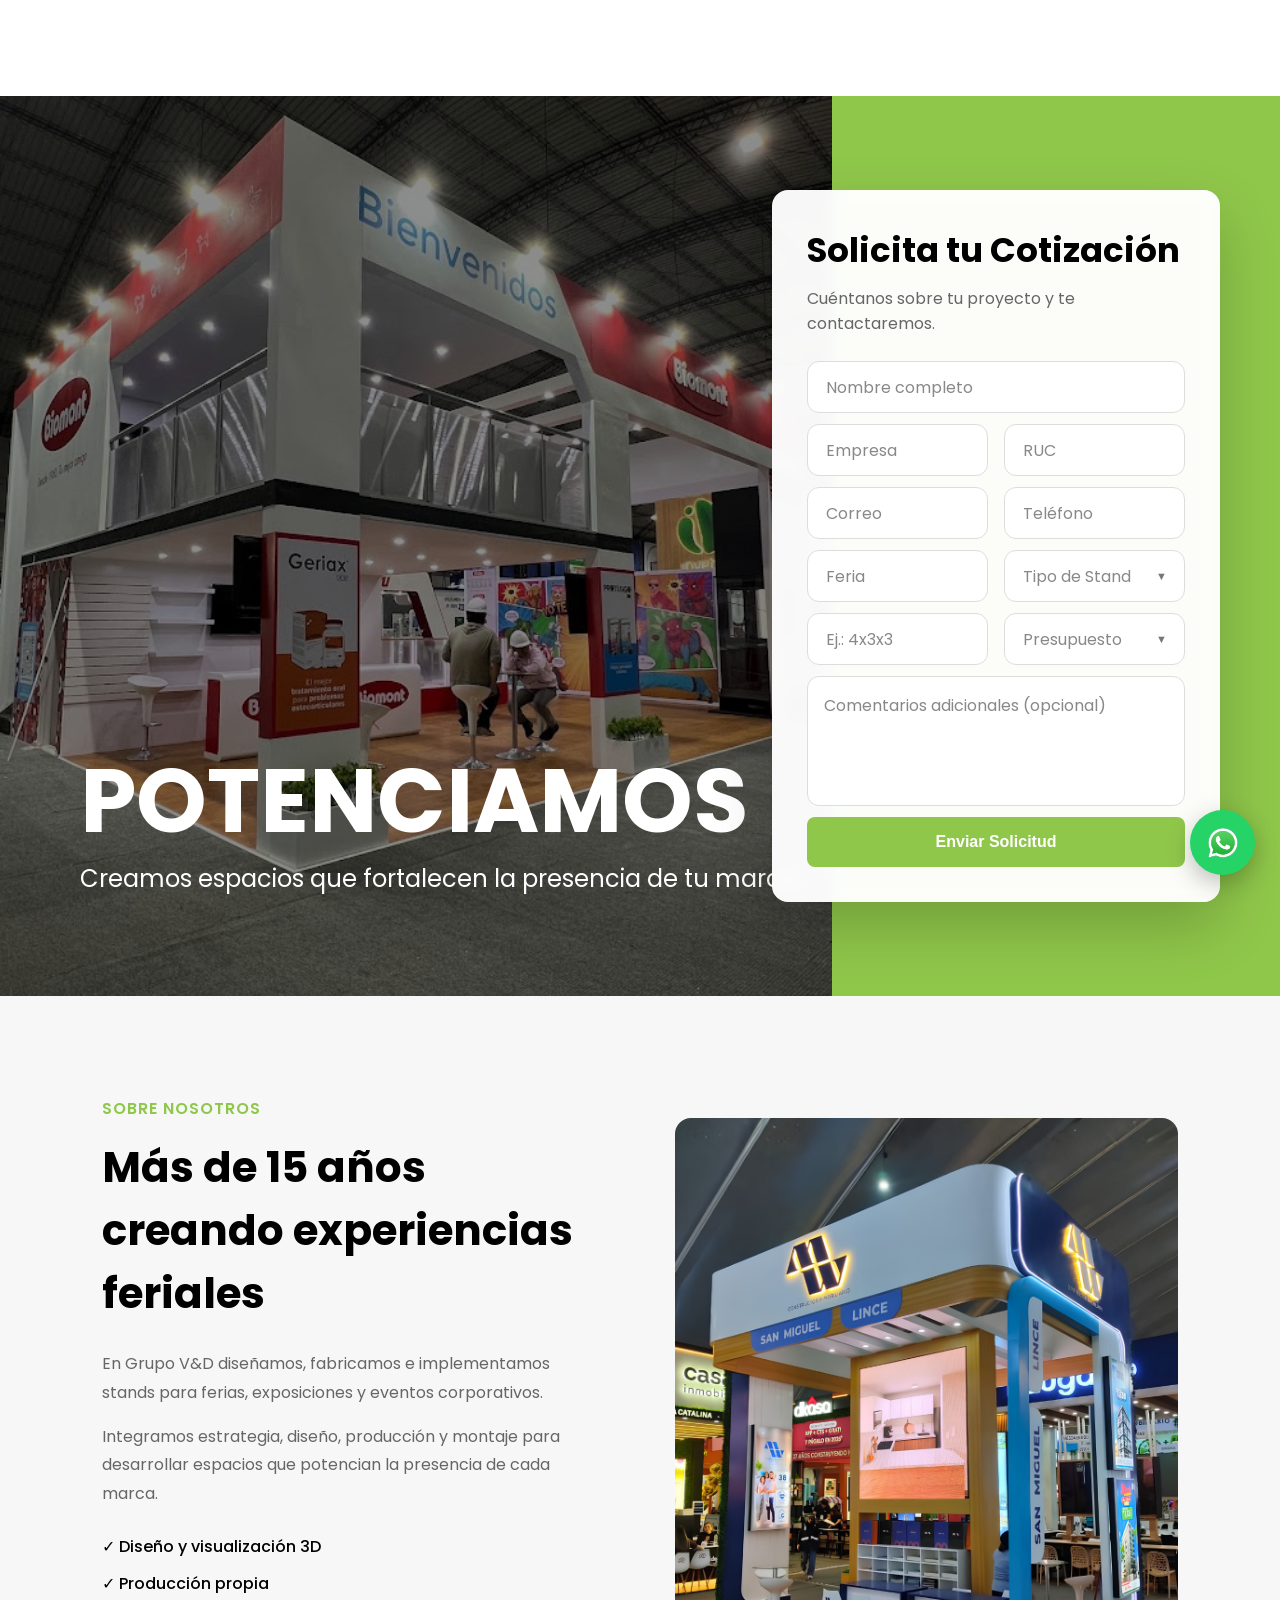
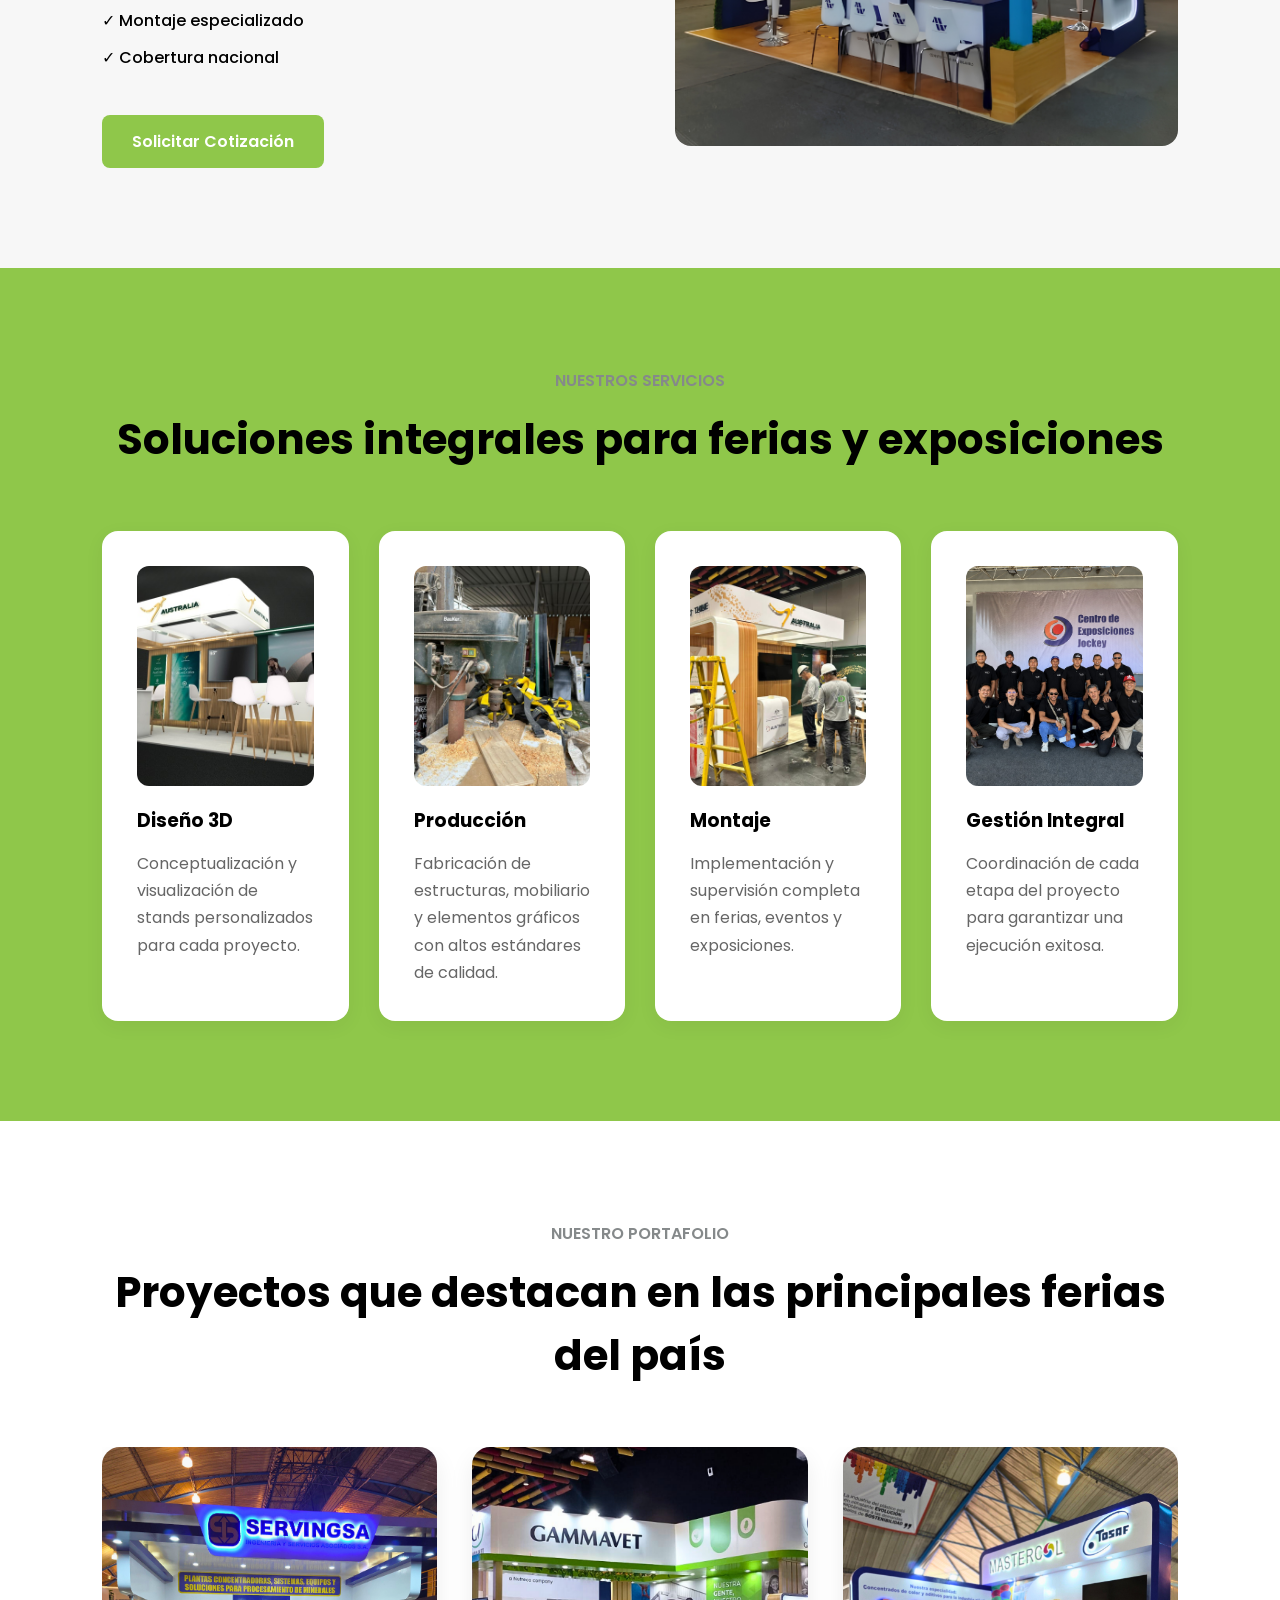
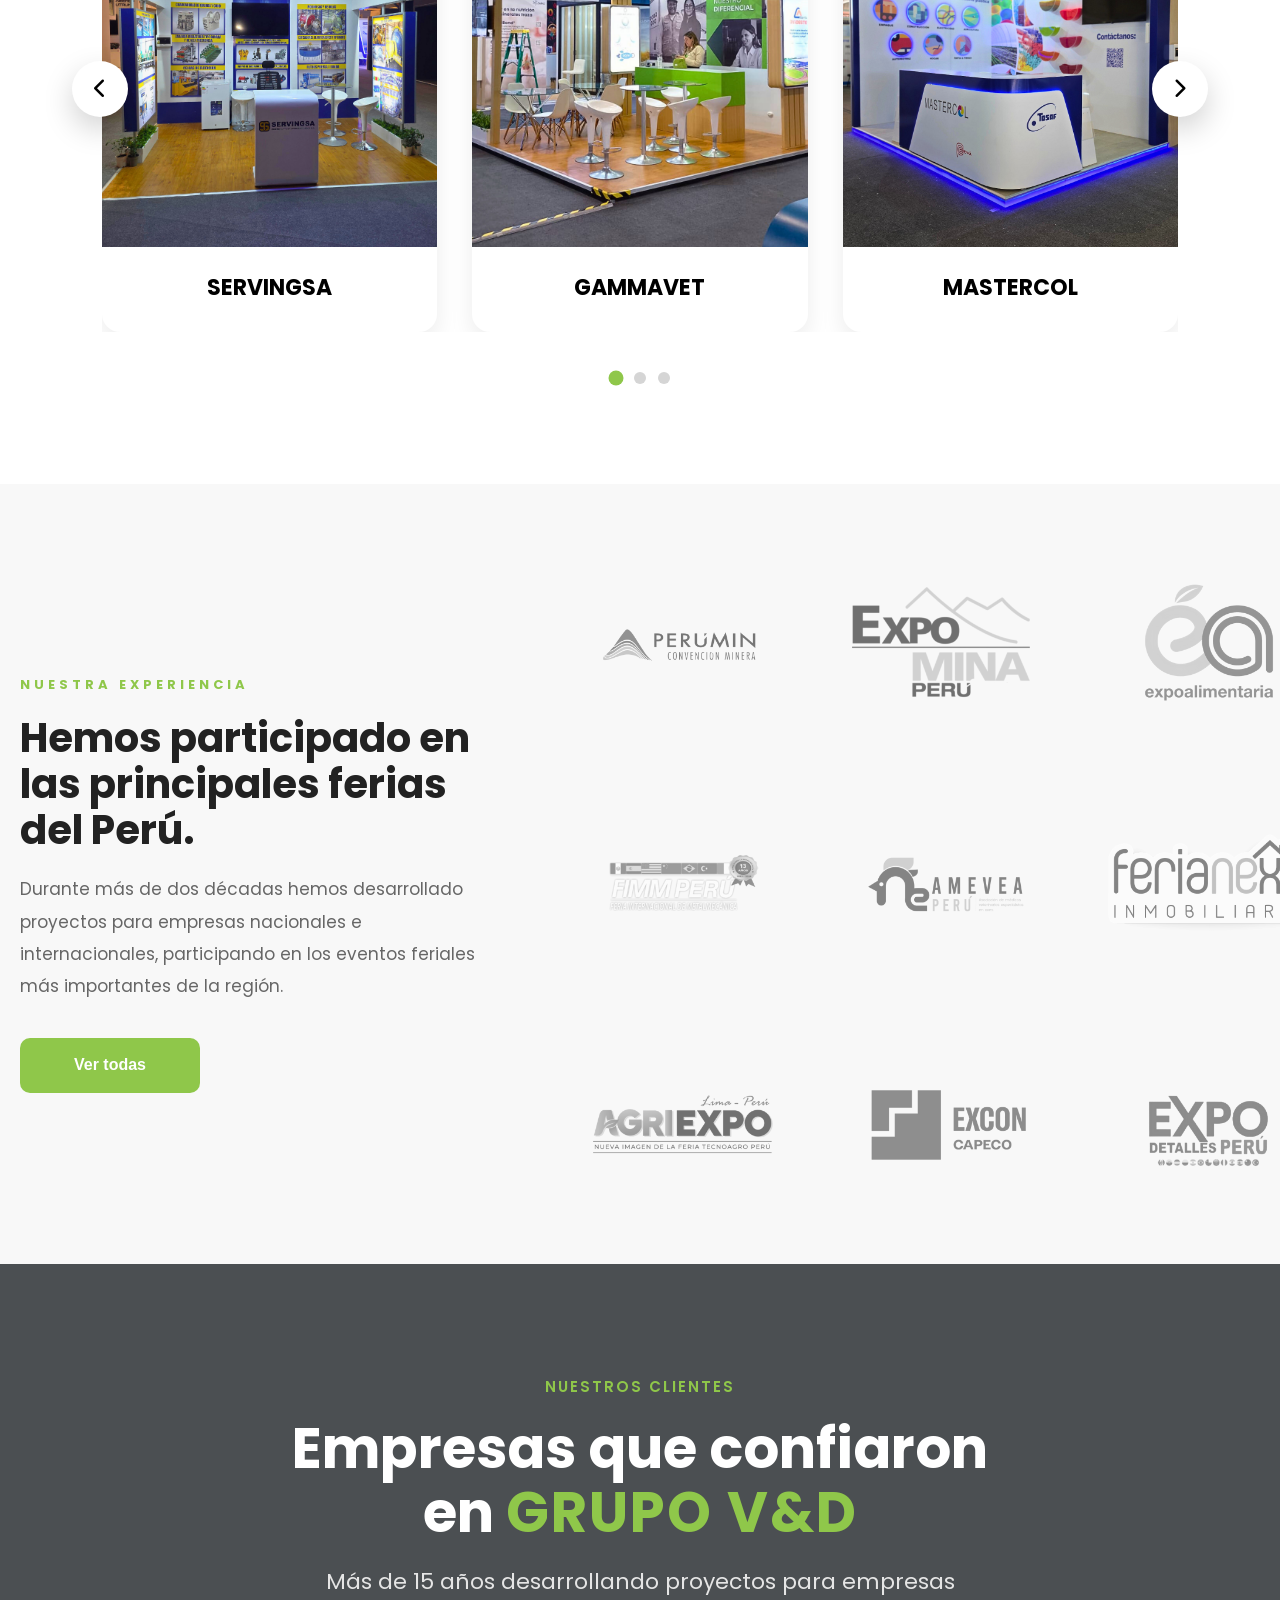
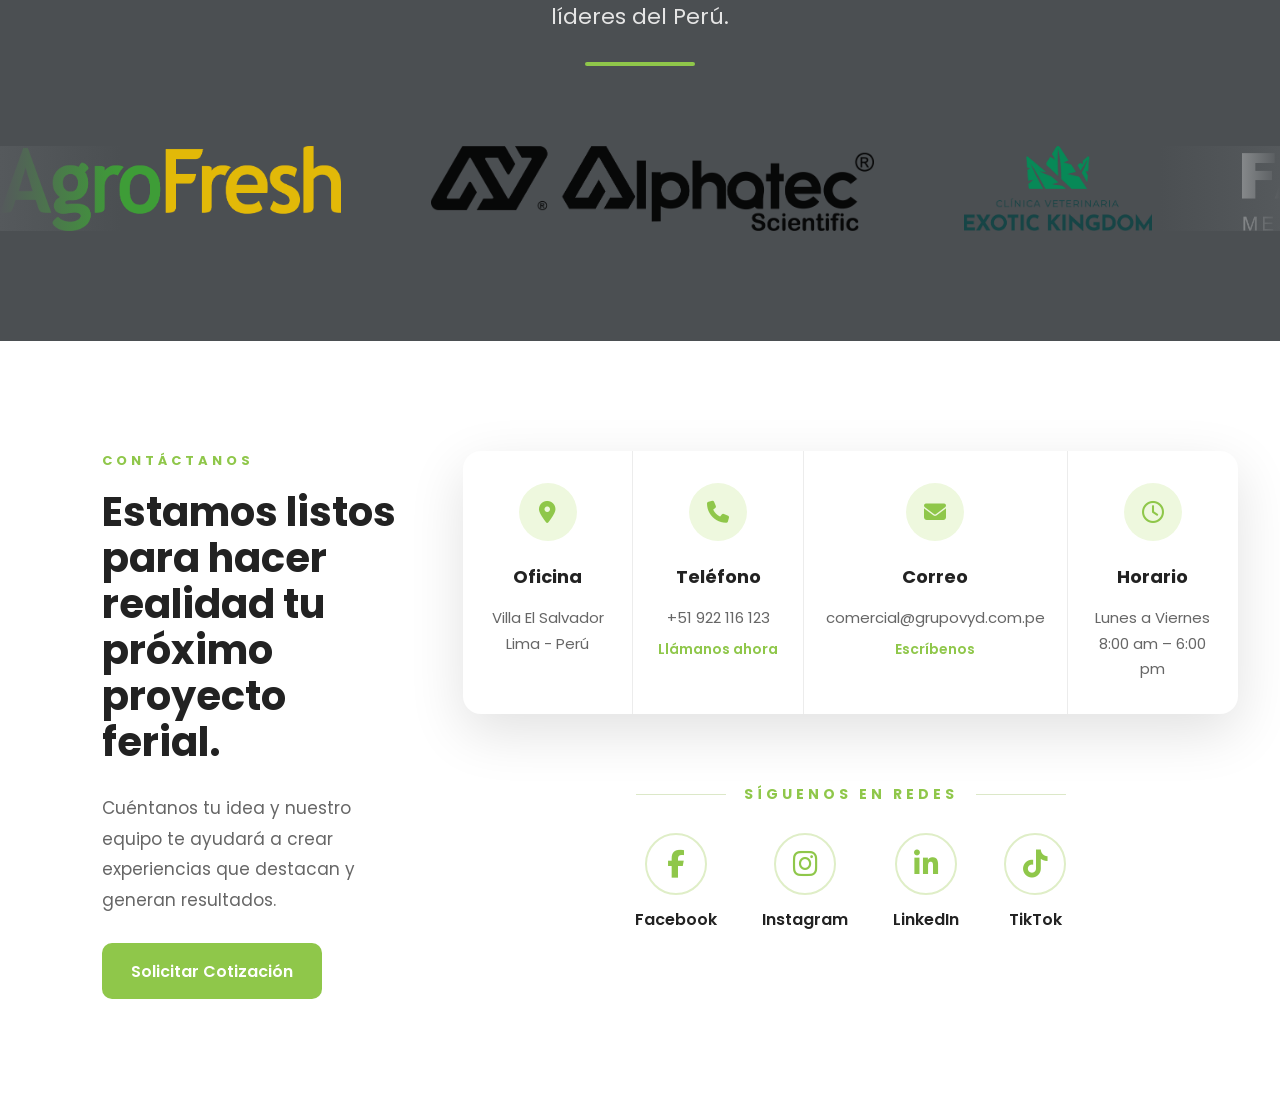
==== commit 84cc7fdc: "Mejora SEO inicial: favicon, Open Graph, Twitter Cards, robots.txt, sitemap y preview social" ====
--- a/index.html
+++ b/index.html
@@ -5,11 +5,12 @@
     <meta charset="UTF-8">
     <meta name="viewport" content="width=device-width, initial-scale=1.0">
 
-        <title>Grupo V&D | Diseño y Fabricación de Stands para Ferias en Perú</title>
+        <title>
+        Grupo V&D ModularQ | Diseño y Fabricación de Stands para Ferias en Perú
+        </title>
 
         <meta name="description"
-
-        content="Grupo V&D diseña, fabrica e implementa stands publicitarios para ferias, exposiciones y eventos corporativos en Perú. Más de 15 años de experiencia.">
+        content="Grupo V&D ModularQ S.A.C. diseña, fabrica e implementa stands publicitarios para ferias, exposiciones y eventos corporativos. Más de 15 años desarrollando proyectos para las principales marcas del Perú.">
 
         <meta name="robots"
         content="index, follow">
@@ -22,7 +23,7 @@
         type="image/x-icon">
 
         <meta name="author"
-      content="Grupo V&D Arquitectura Comercial SAC">
+      content="Grupo V&D ModularQ SAC">
 
 <meta name="keywords"
       content="stands, diseño de stands, arquitectura comercial, ferias, Grupo V&D">
@@ -96,8 +97,6 @@
   },
 
   "description":"Diseñamos, fabricamos e implementamos stands publicitarios para ferias, exposiciones y eventos corporativos en Perú.",
-
-  "category":"Diseño y fabricación de stands para ferias",
 
   "areaServed":{
     "@type":"Country",
@@ -171,39 +170,7 @@
 
 <body>
 
-<header>
-
-    <nav class="navbar">
-
-    <div class="logo">
-        <img src="imagenes/logo/logo-vyd.png" alt="Grupo V&D">
-    </div>
-
-    <button class="menu-toggle" id="menuToggle">
-
-    <span></span>
-    <span></span>
-    <span></span>
-
-    </button>
-
-    <ul class="menu">
-        <li><a href="#hero">Inicio</a></li>
-        <li><a href="#nosotros">Nosotros</a></li>
-        <li><a href="#servicios">Servicios</a></li>
-        <li><a href="#portafolio">Portafolio</a></li>
-        <li><a href="#ferias">Ferias</a></li>
-        <li><a href="#clientes">Clientes</a></li>
-        <li><a href="#contacto">Contacto</a></li>
-    </ul>
-
-    <a href="#" class="btn-navbar" id="abrirModal">
-    Solicitar Cotización
-    </a>
-
-</nav>
-
-</header>
+<div id="navbar-container"></div>
 
 <main>
 
@@ -1134,33 +1101,7 @@
 
 </main>
 
-<footer id="footer">
-
-    <div class="footer-contenido">
-
-        <p>
-
-            &copy; 2026
-
-            <strong>GRUPO V&D MODULARQ S.A.C.</strong>
-
-            <span>|</span>
-
-            RUC: 20602213707
-
-            <span>|</span>
-
-            Todos los derechos reservados
-
-            <span>|</span>
-
-            Lima, Perú
-
-        </p>
-
-    </div>
-
-</footer>
+<div id="footer-container"></div>
 
 <a
     href="https://wa.me/51922116123"
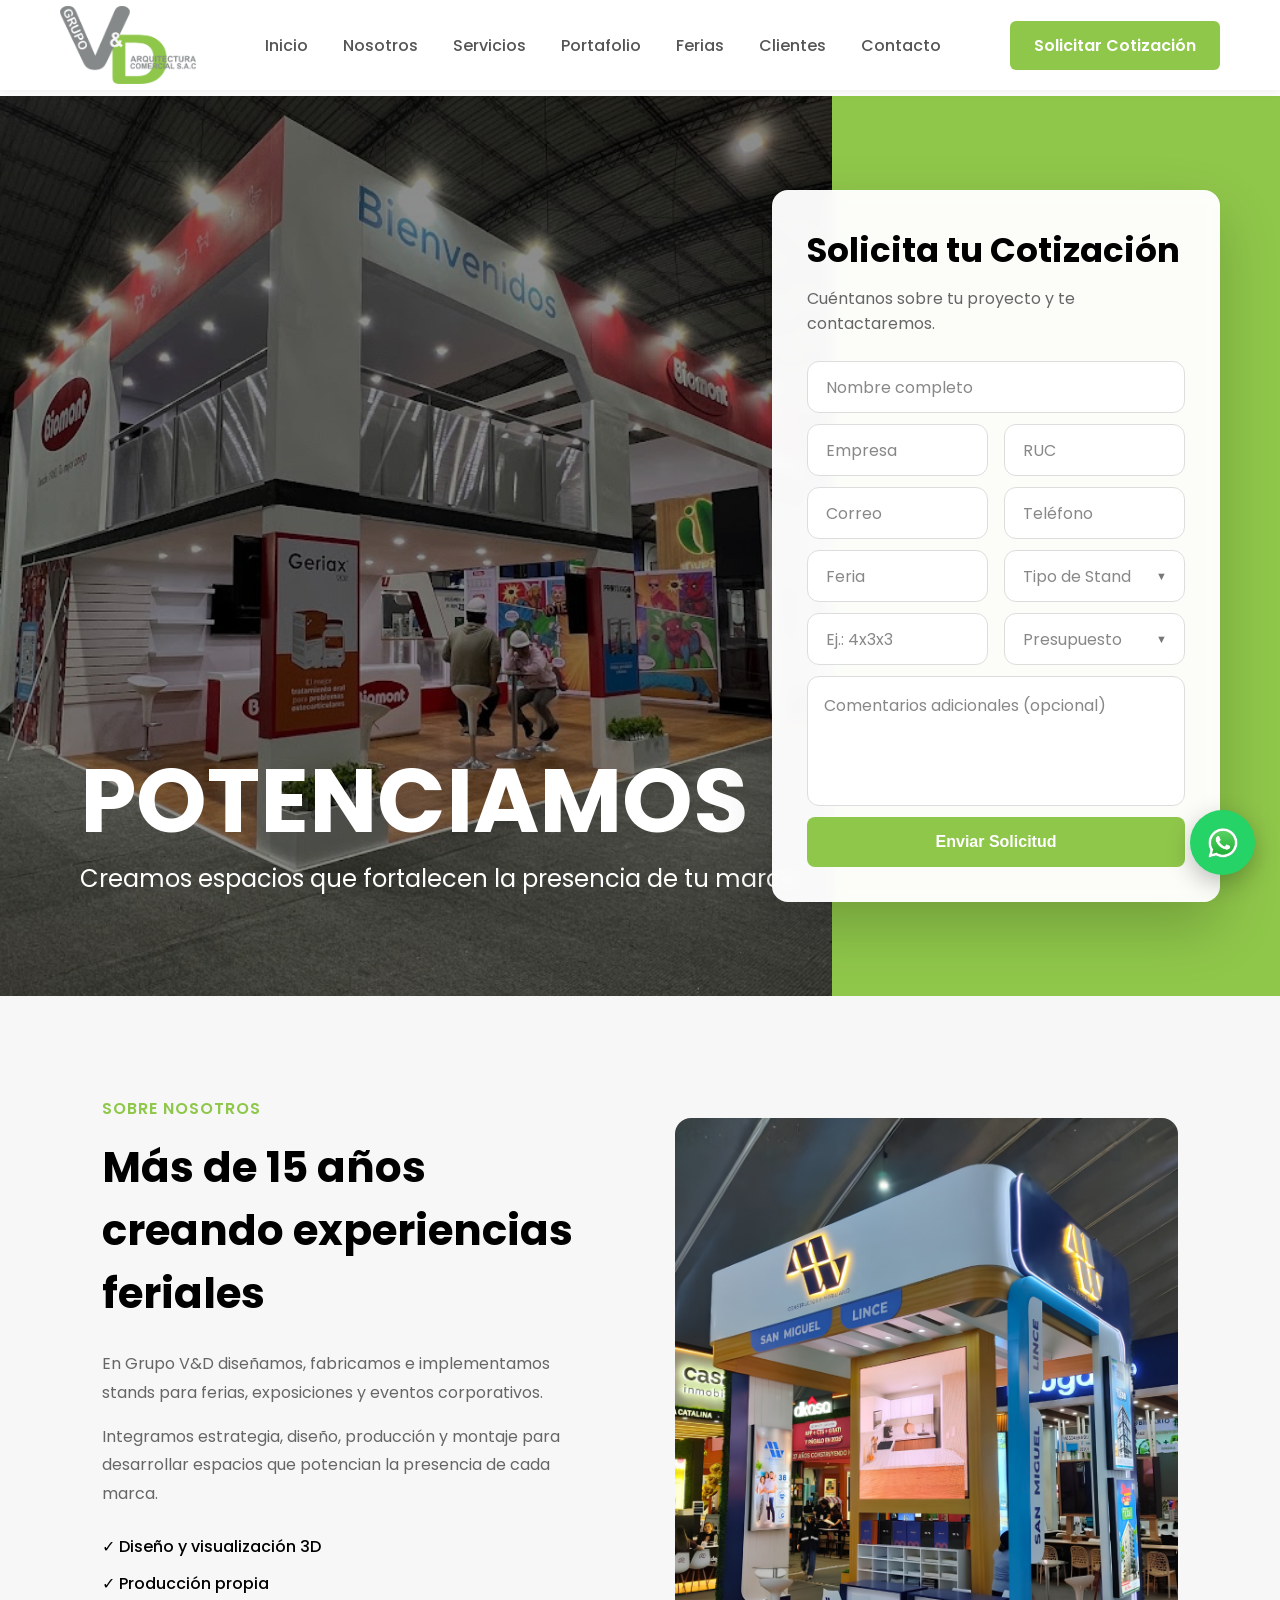
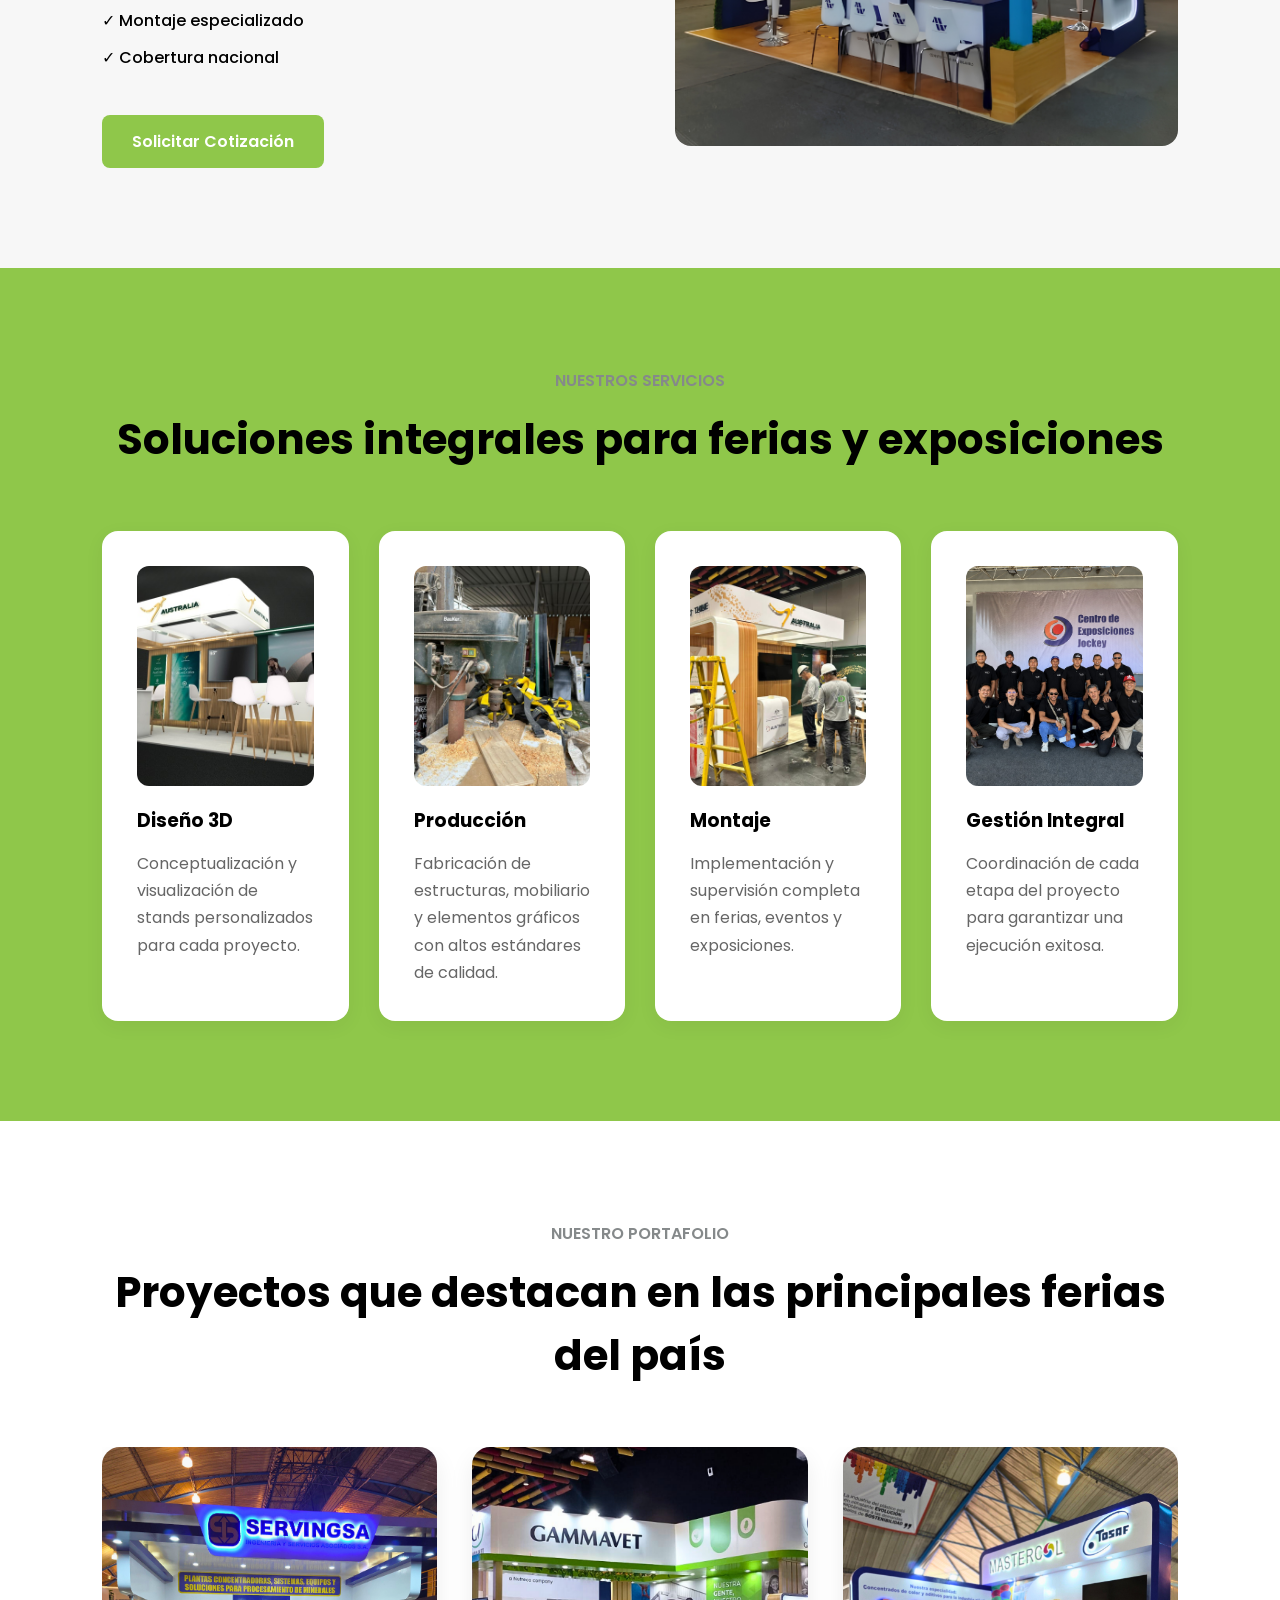
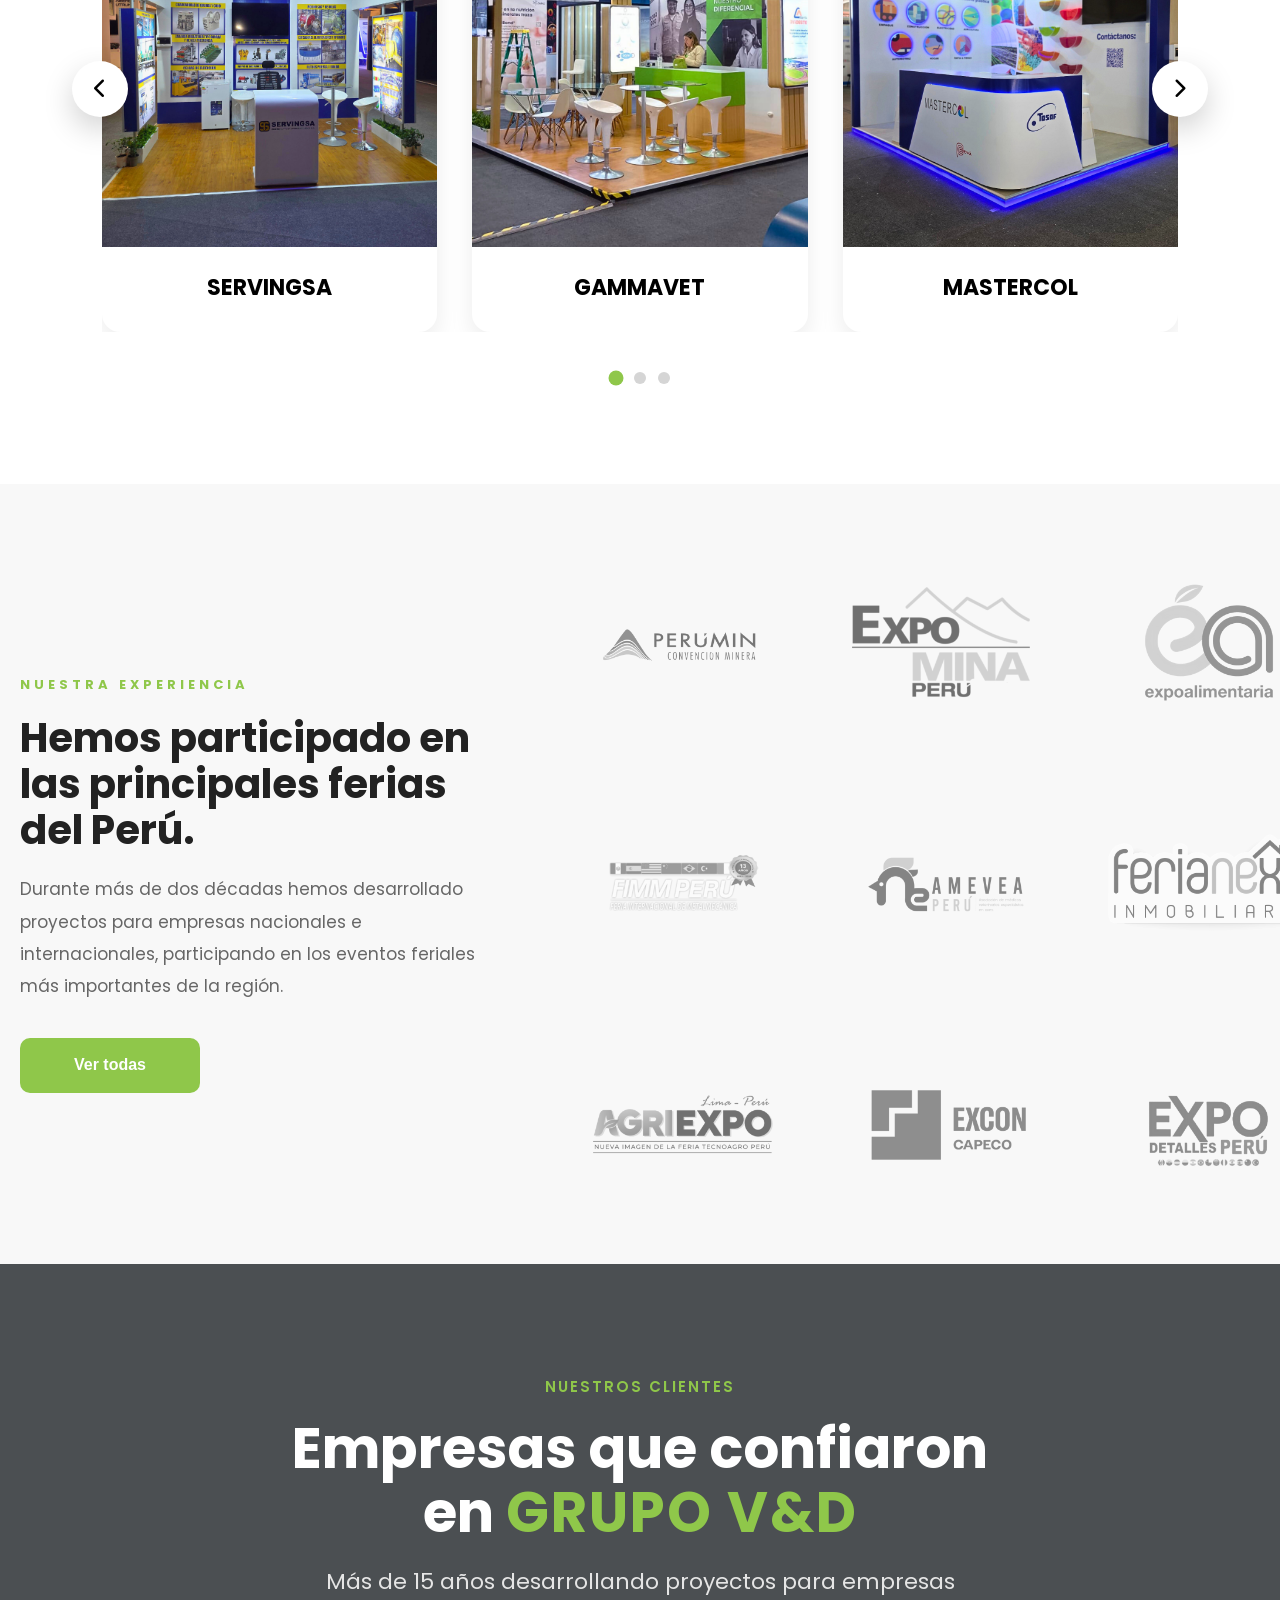
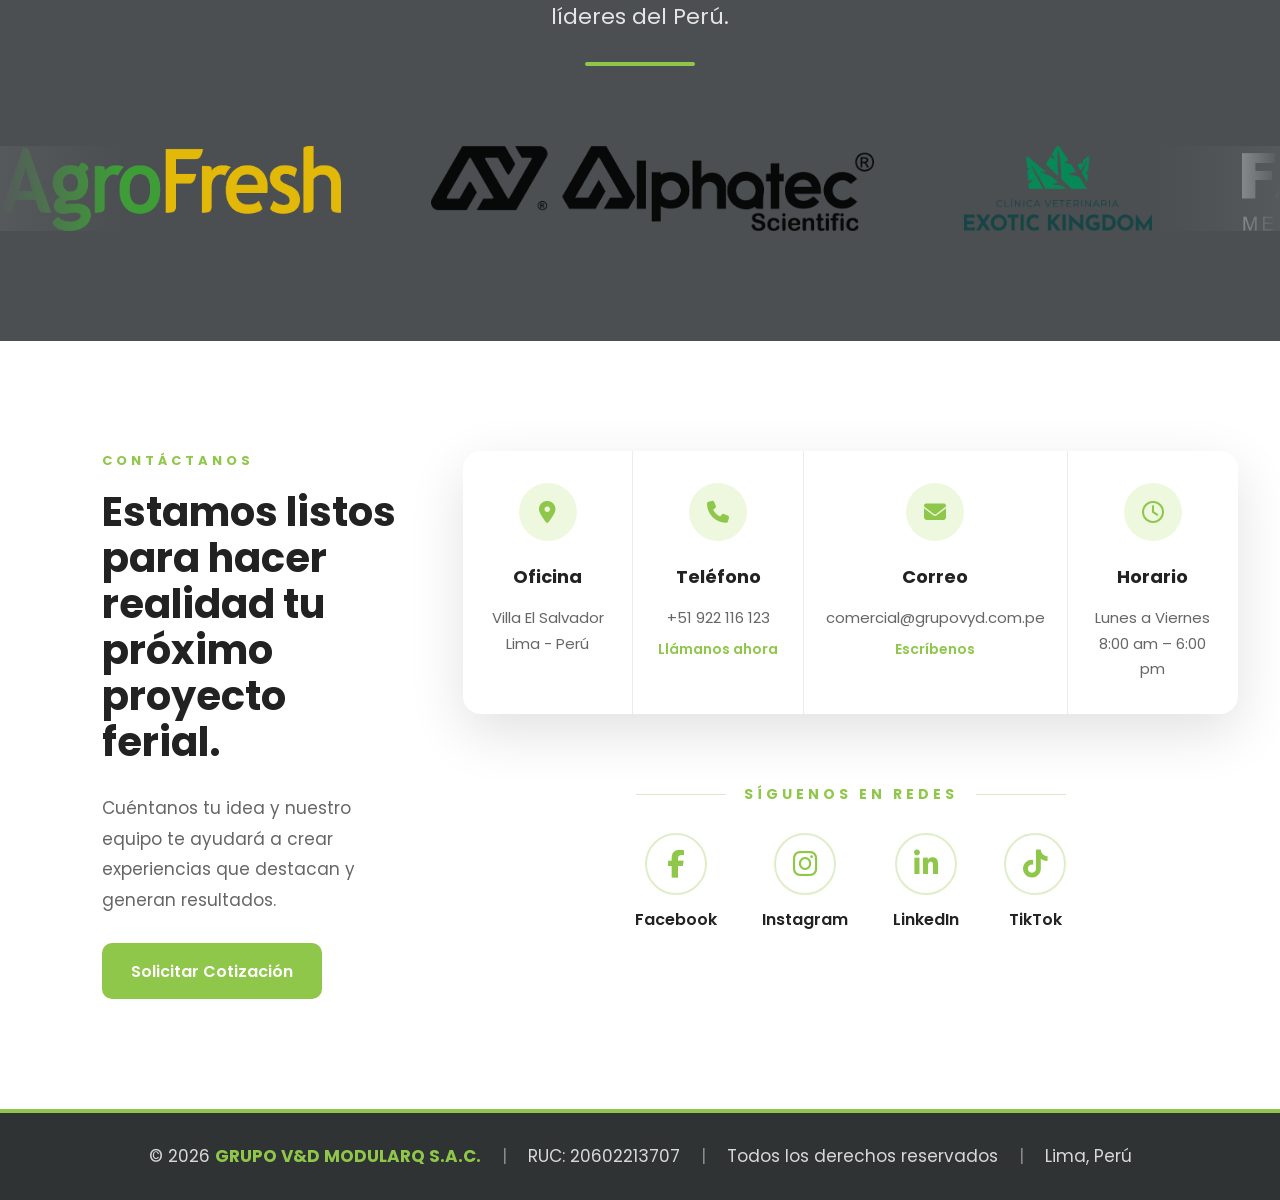
==== commit e2caebd9: "Mejora SEO inicial: favicon, Open Graph, Twitter Cards, robots.txt, sitemap y preview social" ====
--- a/index.html
+++ b/index.html
@@ -1418,6 +1418,7 @@
 
 </body>
 
+<script src="js/components.js"></script>
 <script src="js/script.js"></script>
 
 </html>
